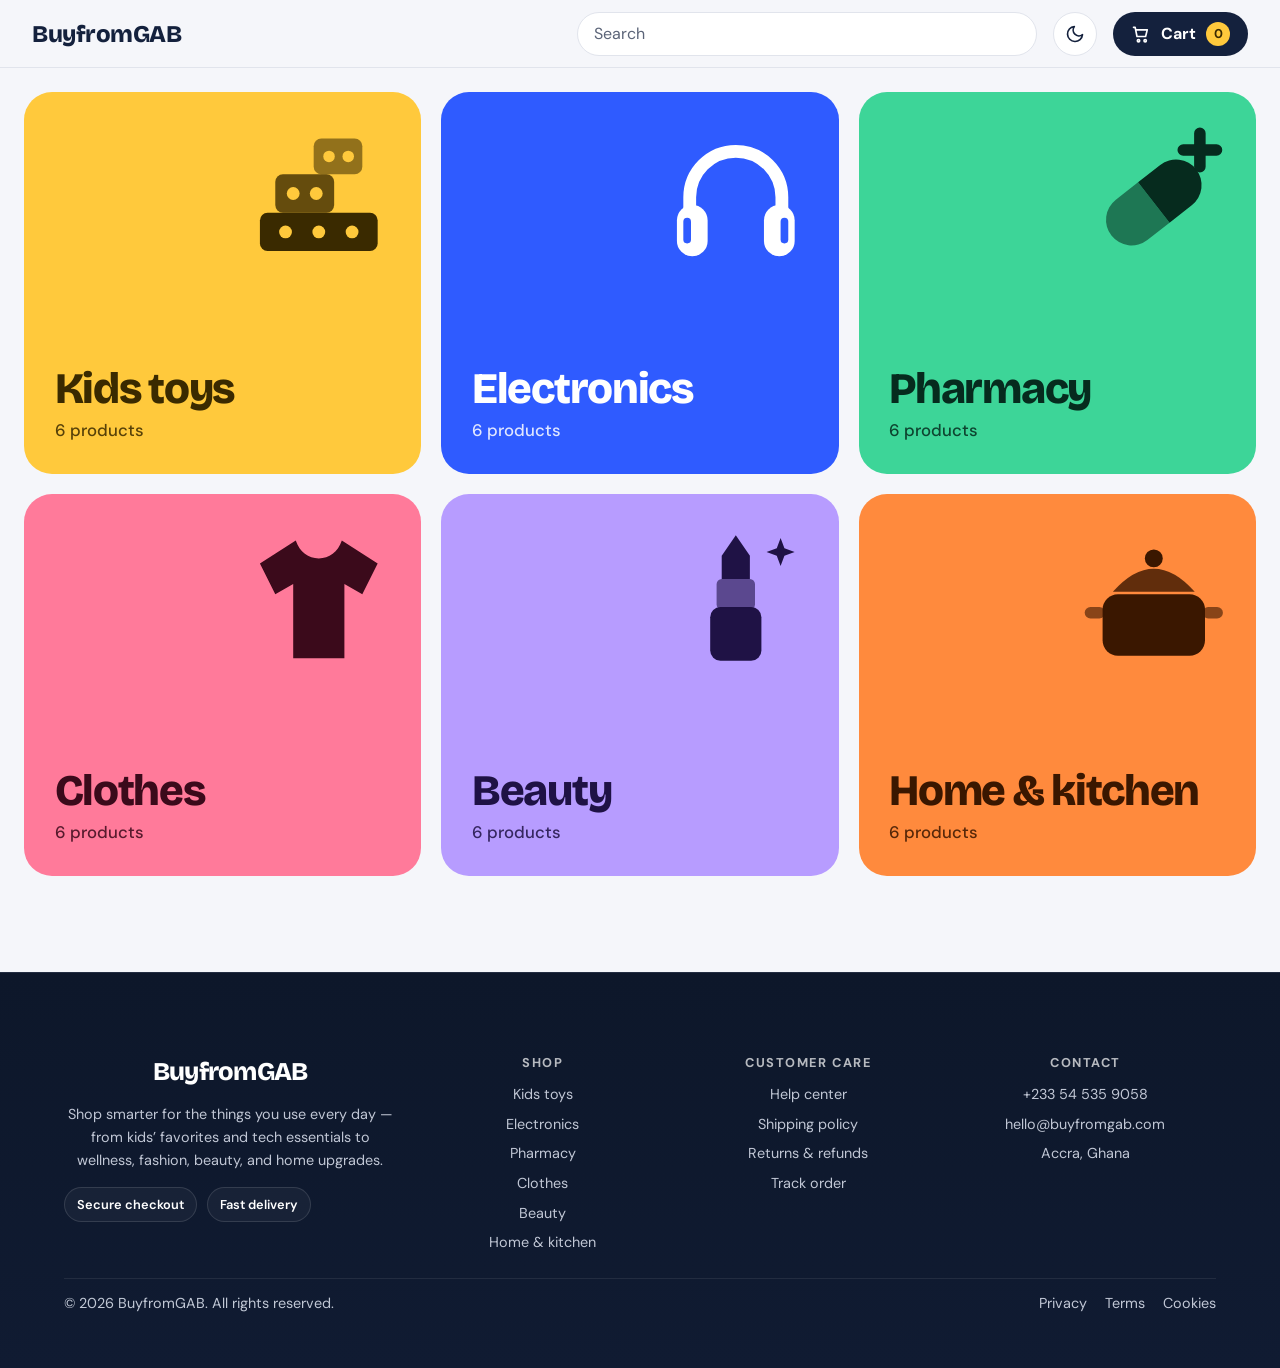
==== index.html @ a7081304 "Add storefront admin and Supabase setup Co-authored-by: Copilot <223556219+Copilot@users.noreply.git" ====
<!DOCTYPE html>
<html lang="en">
<head>
<meta charset="utf-8">
<meta name="viewport" content="width=device-width, initial-scale=1, viewport-fit=cover">
<meta name="description" content="BuyfromGAB: shop kids toys, electronics, pharmacy, clothes, beauty and home and kitchen. Order on WhatsApp.">
<title>BuyfromGAB – Shop by category</title>
<script>try{var t=localStorage.getItem("bazaar-theme");if(t==="light"||t==="dark")document.documentElement.setAttribute("data-theme",t);}catch(e){}</script>
<link rel="preconnect" href="https://fonts.googleapis.com">
<link rel="preconnect" href="https://fonts.gstatic.com" crossorigin>
<link href="https://fonts.googleapis.com/css2?family=Bricolage+Grotesque:wght@600;800&family=DM+Sans:wght@400;500;700&display=swap" rel="stylesheet">
<link rel="stylesheet" href="styles.css">
</head>
<body>

<header class="site-header">
  <a class="brand" href="#/" id="brand">BuyfromGAB</a>
  <div class="header-search">
    <label class="sr-only" for="search">Search products</label>
    <input id="search" type="search" placeholder="Search" autocomplete="off">
  </div>
  <button class="theme-btn" id="theme-toggle" type="button" aria-label="Switch to dark mode" title="Switch theme"></button>
  <button class="cart-btn" id="open-cart" type="button" aria-label="Open cart">
    <svg width="20" height="20" viewBox="0 0 24 24" fill="none" stroke="currentColor" stroke-width="2" stroke-linecap="round" stroke-linejoin="round" aria-hidden="true"><path d="M3 4h2l2.2 11h10.3l2-8H6.2"/><circle cx="9" cy="20" r="1.4"/><circle cx="17" cy="20" r="1.4"/></svg>
    <span class="cart-label">Cart</span>
    <span class="cart-count" id="cart-count">0</span>
  </button>
</header>

<nav class="subnav" id="subnav" aria-label="Product collections" hidden>
  <div class="subnav-inner">
    <div class="brand-menu">
      <button class="sub-btn" id="brands-btn" type="button" aria-haspopup="true" aria-expanded="false" aria-controls="brands-pop">
        <span id="brands-label">Brands</span>
        <svg width="14" height="14" viewBox="0 0 24 24" fill="none" stroke="currentColor" stroke-width="2.6" stroke-linecap="round" stroke-linejoin="round" aria-hidden="true"><path d="M6 9l6 6 6-6"/></svg>
      </button>
      <div class="brands-pop" id="brands-pop" hidden></div>
    </div>
    <button class="sub-btn" type="button" data-coll="deals" aria-pressed="false">New deals</button>
    <button class="sub-btn" type="button" data-coll="top" aria-pressed="false">Top selling</button>
    <button class="sub-btn" type="button" data-coll="best" aria-pressed="false">Best sellers</button>
  </div>
</nav>

<main id="top">
  <!-- Hero: only category boxes -->
  <section class="hero" id="hero" aria-label="Shop by category">
    <h1 class="sr-only">BuyfromGAB: shop by category</h1>
    <div class="category-grid" id="category-grid"></div>
  </section>

  <section class="shop" id="products" aria-labelledby="shop-title" hidden>
    <div class="shop-head">
      <div>
        <a class="back-link" href="#/">
          <svg width="16" height="16" viewBox="0 0 24 24" fill="none" stroke="currentColor" stroke-width="2.4" stroke-linecap="round" stroke-linejoin="round" aria-hidden="true"><path d="M15 18l-6-6 6-6"/></svg>
          Back to categories
        </a>
        <h1 id="shop-title">All products</h1>
      </div>
      <div class="chips" id="chips" role="group" aria-label="Filter by category"></div>
    </div>
    <nav class="subcats" id="subcats" aria-label="Sub-categories"></nav>
    <div class="filters" id="filters" role="group" aria-label="Filter and sort products">
      <label class="field">Sort by
        <select id="sort">
          <option value="featured">Featured</option>
          <option value="low">Price: low to high</option>
          <option value="high">Price: high to low</option>
          <option value="rating">Top rated</option>
          <option value="az">Name: A to Z</option>
        </select>
      </label>
      <label class="field">Brand
        <select id="brand-filter"><option value="">All brands</option></select>
      </label>
      <label class="field">Min price
        <input id="min" type="number" min="0" step="any" inputmode="decimal" placeholder="0">
      </label>
      <label class="field">Max price
        <input id="max" type="number" min="0" step="any" inputmode="decimal" placeholder="Any">
      </label>
      <label class="field">Rating
        <select id="min-rating">
          <option value="0">Any rating</option>
          <option value="4">4 stars and up</option>
          <option value="3">3 stars and up</option>
        </select>
      </label>
      <button class="chip" id="reset-filters" type="button">Reset filters</button>
      <span class="count" id="result-count" aria-live="polite"></span>
    </div>
    <div class="products" id="product-grid"></div>
  </section>

  <section class="shop" id="product" aria-label="Product details" hidden></section>

  <section class="shop" id="favourites-page" aria-label="Favourites" hidden></section>

  <section class="shop" id="checkout-page" aria-label="Checkout" hidden></section>

  <section class="shop" id="thanks-page" aria-label="Order received" hidden></section>

</main>

<footer class="site-footer">
  <div class="footer-shell">
    <div class="footer-grid">
      <div class="footer-brand">
        <a href="#/" class="footer-logo">BuyfromGAB</a>
        <p>Shop smarter for the things you use every day — from kids’ favorites and tech essentials to wellness, fashion, beauty, and home upgrades.</p>
        <div class="footer-badges">
          <span>Secure checkout</span>
          <span>Fast delivery</span>
        </div>
      </div>
      <div class="footer-column">
        <h3>Shop</h3>
        <ul>
          <li><a href="#/c/toys">Kids toys</a></li>
          <li><a href="#/c/tech">Electronics</a></li>
          <li><a href="#/c/pharm">Pharmacy</a></li>
          <li><a href="#/c/cloth">Clothes</a></li>
          <li><a href="#/c/beauty">Beauty</a></li>
          <li><a href="#/c/home">Home &amp; kitchen</a></li>
        </ul>
      </div>
      <div class="footer-column">
        <h3>Customer care</h3>
        <ul>
          <li><a href="help/">Help center</a></li>
          <li><a href="shipping/">Shipping policy</a></li>
          <li><a href="returns/">Returns &amp; refunds</a></li>
          <li><a href="track-order/">Track order</a></li>
        </ul>
      </div>
      <div class="footer-column">
        <h3>Contact</h3>
        <ul>
          <li><a href="https://wa.me/233545359058" target="_blank" rel="noopener">+233 54 535 9058</a></li>
          <li><a href="mailto:hello@buyfromgab.com">hello@buyfromgab.com</a></li>
          <li>Accra, Ghana</li>
        </ul>
      </div>
    </div>
    <div class="footer-bottom">
      <p>© <span id="year"></span> BuyfromGAB. All rights reserved.</p>
      <div class="footer-legal">
        <a href="#/">Privacy</a>
        <a href="#/">Terms</a>
        <a href="#/">Cookies</a>
      </div>
    </div>
  </div>
</footer>

<div class="overlay" id="overlay"></div>
<aside class="drawer" id="drawer" role="dialog" aria-modal="true" aria-labelledby="drawer-title" aria-hidden="true">
  <div class="drawer-head">
    <h2 id="drawer-title">Your cart</h2>
    <button class="icon-btn" id="close-cart" type="button" aria-label="Close cart">✕</button>
  </div>
  <ul class="cart-items" id="cart-items"></ul>
  <div class="drawer-foot">
    <div class="total-row"><span>Total</span><span id="cart-total">$0.00</span></div>
    <button class="checkout" id="checkout" type="button" disabled>Place order</button>
  </div>
</aside>
<div class="toast" id="toast" role="status"></div>

<script src="app.js" defer></script>
</body>
</html>
---- styles.css ----
:root {
    --bg: #F5F6FA;
    --surface: #FFFFFF;
    --ink: #14213D;
    --muted: #5B6478;
    --line: #E1E4EC;
    --on-ink: #FFFFFF;
    --focus: #2F5BFF;
    --danger: #B3261E;
    --star: #F5A623;
    --star-off: #D5D9E4;
    --heart: #E5384F;

    --toys: #FFC93C;      --toys-ink: #3A2A00;
    --tech: #2F5BFF;      --tech-ink: #FFFFFF;
    --pharm: #3DD598;     --pharm-ink: #062B1E;
    --cloth: #FF7A9A;     --cloth-ink: #3B0A1B;
    --beauty: #B79CFF;    --beauty-ink: #1F1245;
    --home: #FF8A3D;      --home-ink: #3A1700;

    --display: "Bricolage Grotesque", "Trebuchet MS", "Segoe UI", sans-serif;
    --body: "DM Sans", "Segoe UI", system-ui, -apple-system, sans-serif;

    color-scheme: light;
    box-sizing: border-box;
    padding-top: env(safe-area-inset-top, 0px);
    padding-bottom: env(safe-area-inset-bottom, 0px);
  }
  @media (prefers-color-scheme: dark) {
    :root:not([data-theme="light"]) {
      --bg: #0F1424; --surface: #181F36; --ink: #EEF0F7; --muted: #9AA3B8;
      --line: #2A3350; --on-ink: #0F1424; --focus: #8FA8FF; --danger: #FF8A80; --star-off: #3A4466; --heart: #FF6B81;
      color-scheme: dark;
    }
  }
  :root[data-theme="dark"] {
    --bg: #0F1424; --surface: #181F36; --ink: #EEF0F7; --muted: #9AA3B8;
    --line: #2A3350; --on-ink: #0F1424; --focus: #8FA8FF; --danger: #FF8A80; --star-off: #3A4466; --heart: #FF6B81;
    color-scheme: dark;
  }

  *, *::before, *::after { box-sizing: border-box; }
  html { scroll-padding-top: calc(env(safe-area-inset-top, 0px) + 76px); }
  body {
    margin: 0; background: var(--bg); color: var(--ink);
    font-family: var(--body); font-size: 1rem; line-height: 1.5;
  }
  img, svg { max-width: 100%; display: block; }
  button, input { font: inherit; color: inherit; }
  button { cursor: pointer; }
  :focus-visible { outline: 3px solid var(--focus); outline-offset: 3px; }
  [hidden] { display: none !important; }
  .sr-only { position: absolute; width: 1px; height: 1px; overflow: hidden; clip: rect(0 0 0 0); white-space: nowrap; }

  /* ---------- Header ---------- */
  .site-header {
    position: sticky; top: env(safe-area-inset-top, 0px); z-index: 20;
    display: flex; align-items: center; gap: 16px;
    height: 68px; padding: 0 clamp(14px, 3vw, 32px);
    background: var(--bg); border-bottom: 1px solid var(--line);
  }
  .brand { font-family: var(--display); font-weight: 800; font-size: 1.5rem; letter-spacing: -0.02em; text-decoration: none; color: var(--ink); }
  .header-search { flex: 1; max-width: 460px; margin-left: auto; position: relative; }
  .header-search input {
    width: 100%; height: 44px; padding: 0 16px; border-radius: 999px;
    border: 1.5px solid var(--line); background: var(--surface);
  }
  .header-search input::placeholder { color: var(--muted); }
  .theme-btn {
    flex: none; width: 44px; height: 44px; border-radius: 50%;
    border: 1.5px solid var(--line); background: var(--surface); color: var(--ink);
    display: grid; place-items: center;
  }
  .theme-btn:hover { border-color: var(--ink); }
  .cart-btn {
    position: relative; height: 44px; padding: 0 18px; border-radius: 999px; border: 0;
    background: var(--ink); color: var(--on-ink); font-weight: 700;
    display: inline-flex; align-items: center; gap: 10px;
  }
  .cart-count {
    min-width: 24px; height: 24px; padding: 0 6px; border-radius: 999px;
    background: var(--toys); color: var(--toys-ink); font-size: .8rem; font-weight: 700;
    display: grid; place-items: center;
  }
  @media (max-width: 560px) {
    .brand { font-size: 1.25rem; }
    .cart-btn .cart-label { display: none; }
    .cart-btn { padding: 0 12px; }
  }

  /* ---------- Hero: category boxes only ---------- */
  .hero {
    padding: clamp(12px, 2vw, 24px);
    min-height: calc(100vh - 68px - env(safe-area-inset-top, 0px));
    min-height: calc(100svh - 68px - env(safe-area-inset-top, 0px));
    display: grid;
  }
  .category-grid {
    display: grid; gap: clamp(10px, 1.6vw, 20px);
    grid-template-columns: repeat(3, minmax(0, 1fr));
    grid-template-rows: repeat(2, minmax(190px, 1fr));
  }
  /* Phones and tablets (any orientation) and narrow windows: 2 boxes per row */
  @media (max-width: 900px), (pointer: coarse) {
    .category-grid {
      grid-template-columns: repeat(2, minmax(0, 1fr));
      grid-template-rows: repeat(3, minmax(150px, 1fr));
    }
  }
  .tile {
    position: relative; overflow: hidden; text-align: left;
    display: flex; flex-direction: column; justify-content: flex-end;
    padding: clamp(14px, 2.4vw, 32px);
    border: 0; border-radius: 28px; text-decoration: none;
    background: var(--tile-bg); color: var(--tile-ink);
    transition: transform .25s cubic-bezier(.2,.8,.2,1);
  }
  .tile:hover { transform: translateY(-4px); }
  .tile:active { transform: translateY(0) scale(.99); }
  .tile .pictogram {
    position: absolute; top: clamp(10px, 2vw, 28px); right: clamp(10px, 2vw, 28px);
    width: clamp(64px, 12vw, 180px); height: auto;
    color: var(--tile-ink); transition: transform .35s cubic-bezier(.2,.8,.2,1);
  }
  .tile:hover .pictogram { transform: rotate(-6deg) scale(1.05); }
  .tile-name {
    font-family: var(--display); font-weight: 800; line-height: .95; letter-spacing: -0.03em;
    font-size: clamp(1.2rem, 3.4vw, 3rem); overflow-wrap: anywhere;
  }
  .tile-meta { margin-top: 8px; font-weight: 500; font-size: clamp(.85rem, 1.4vw, 1.05rem); opacity: .85; }
  .tile[data-cat="toys"]  { --tile-bg: var(--toys);  --tile-ink: var(--toys-ink); }
  .tile[data-cat="tech"]  { --tile-bg: var(--tech);  --tile-ink: var(--tech-ink); }
  .tile[data-cat="pharm"] { --tile-bg: var(--pharm); --tile-ink: var(--pharm-ink); }
  .tile[data-cat="cloth"] { --tile-bg: var(--cloth); --tile-ink: var(--cloth-ink); }
  .tile[data-cat="beauty"] { --tile-bg: var(--beauty); --tile-ink: var(--beauty-ink); }
  .tile[data-cat="home"]  { --tile-bg: var(--home);  --tile-ink: var(--home-ink); }

  /* ---------- Products ---------- */
  .shop { padding: clamp(24px, 5vw, 64px) clamp(14px, 3vw, 32px) 80px; max-width: 1280px; margin: 0 auto; }
  .shop-head { display: flex; flex-direction: column; align-items: flex-start; gap: 14px; margin-bottom: 14px; }
  .back-link { display: inline-flex; align-items: center; gap: 6px; margin-bottom: 10px; color: var(--muted); font-weight: 500; text-decoration: none; }
  .back-link:hover { color: var(--ink); }
  .shop-head h1, .shop-head h2 { font-family: var(--display); font-weight: 800; letter-spacing: -0.02em; font-size: clamp(1.75rem, 4vw, 2.5rem); margin: 0; line-height: 1.05; }
  .chips { display: flex; flex-wrap: wrap; gap: 8px; }
  .chip {
    height: 40px; padding: 0 16px; border-radius: 999px; font-weight: 500;
    background: var(--surface); border: 1.5px solid var(--line);
  }
  .chip[aria-pressed="true"] { background: var(--ink); color: var(--on-ink); border-color: var(--ink); }

  .products { display: grid; gap: clamp(12px, 2vw, 22px); grid-template-columns: repeat(auto-fill, minmax(min(100%, 210px), 1fr)); }
  .card { background: var(--surface); border: 1px solid var(--line); border-radius: 20px; overflow: hidden; display: flex; flex-direction: column; }
  .thumb { aspect-ratio: 1 / 1; display: grid; place-items: center; font-size: clamp(3rem, 8vw, 4.5rem); background: var(--thumb-bg, #DDE2F3); }
  .thumb img { width: 100%; height: 100%; object-fit: cover; }
  .card[data-cat="toys"]  { --thumb-bg: color-mix(in srgb, var(--toys) 45%, var(--surface)); }
  .card[data-cat="tech"]  { --thumb-bg: color-mix(in srgb, var(--tech) 25%, var(--surface)); }
  .card[data-cat="pharm"] { --thumb-bg: color-mix(in srgb, var(--pharm) 40%, var(--surface)); }
  .card[data-cat="cloth"] { --thumb-bg: color-mix(in srgb, var(--cloth) 40%, var(--surface)); }
  .card[data-cat="beauty"] { --thumb-bg: color-mix(in srgb, var(--beauty) 40%, var(--surface)); }
  .card[data-cat="home"]  { --thumb-bg: color-mix(in srgb, var(--home) 40%, var(--surface)); }
  .card-body { padding: 14px 16px 16px; display: flex; flex-direction: column; gap: 4px; flex: 1; }
  .card-cat { color: var(--muted); font-size: .85rem; }
  .card-name { font-weight: 700; line-height: 1.25; }
  .card-foot { margin-top: auto; padding-top: 12px; display: flex; align-items: center; justify-content: space-between; gap: 8px; }
  .price { font-family: var(--display); font-weight: 800; font-size: 1.2rem; }
  .add-btn { height: 40px; padding: 0 16px; border-radius: 999px; border: 0; font-weight: 700; background: var(--ink); color: var(--on-ink); }
  .add-btn:active { transform: scale(.96); }
  .empty { grid-column: 1 / -1; padding: 48px 16px; text-align: center; color: var(--muted); }


  /* ---------- Clickable cards ---------- */
  .card { position: relative; }
  .card-link { color: inherit; text-decoration: none; }
  .card-link::after { content: ""; position: absolute; inset: 0; z-index: 1; }
  .card:hover .card-link { text-decoration: underline; }
  .card:has(.card-link:focus-visible) { outline: 3px solid var(--focus); outline-offset: 3px; }
  .card-link:focus-visible { outline: none; }
  .add-btn { position: relative; z-index: 2; }

  /* ---------- Filters ---------- */
  .filters {
    display: flex; flex-wrap: wrap; align-items: end; gap: 12px;
    margin: 0 0 24px; padding: 14px; background: var(--surface);
    border: 1px solid var(--line); border-radius: 16px;
  }
  .field { display: grid; gap: 4px; font-size: .85rem; color: var(--muted); }
  .field select, .field input {
    height: 40px; padding: 0 12px; border-radius: 10px; min-width: 0;
    border: 1.5px solid var(--line); background: var(--bg); color: var(--ink);
  }
  .filters .field input { width: 110px; }
  .count { margin-left: auto; align-self: center; color: var(--muted); }
  @media (max-width: 560px) {
    .filters .field { flex: 1 1 40%; }
    .filters .field input { width: 100%; }
    .count { margin-left: 0; flex-basis: 100%; }
  }

  /* ---------- Product page ---------- */
  .pd { display: grid; grid-template-columns: repeat(2, minmax(0, 1fr)); gap: clamp(20px, 4vw, 56px); align-items: start; margin-bottom: 64px; }
  @media (max-width: 720px) { .pd { grid-template-columns: minmax(0, 1fr); } }
  .pd-thumb { aspect-ratio: 1 / 1; border-radius: 28px; display: grid; place-items: center; overflow: hidden; font-size: clamp(6rem, 22vw, 11rem); background: var(--thumb-bg, #DDE2F3); }
  .pd-thumb img { width: 100%; height: 100%; object-fit: cover; }
  .pd h1 { font-family: var(--display); font-weight: 800; letter-spacing: -0.02em; line-height: 1.05; font-size: clamp(1.9rem, 4.5vw, 3rem); margin: 6px 0 12px; }
  .pd-price { font-family: var(--display); font-weight: 800; font-size: 1.9rem; margin: 0 0 16px; }
  .pd-desc { max-width: 60ch; line-height: 1.65; margin: 0; }
  .pd-buy { display: flex; align-items: center; flex-wrap: wrap; gap: 16px; margin-top: 28px; }
  .pd-buy .qty button { width: 40px; height: 40px; }
  .pd-buy .qty span { min-width: 30px; font-size: 1.1rem; }
  .add-btn.big { height: 52px; padding: 0 30px; font-size: 1rem; }
  .related-title { font-family: var(--display); font-weight: 800; letter-spacing: -0.02em; font-size: 1.6rem; margin: 0 0 18px; }
  .pd[data-cat="toys"] { --thumb-bg: color-mix(in srgb, var(--toys) 45%, var(--surface)); }
  .pd[data-cat="tech"] { --thumb-bg: color-mix(in srgb, var(--tech) 25%, var(--surface)); }
  .pd[data-cat="pharm"] { --thumb-bg: color-mix(in srgb, var(--pharm) 40%, var(--surface)); }
  .pd[data-cat="cloth"] { --thumb-bg: color-mix(in srgb, var(--cloth) 40%, var(--surface)); }
  .pd[data-cat="beauty"] { --thumb-bg: color-mix(in srgb, var(--beauty) 40%, var(--surface)); }
  .pd[data-cat="home"] { --thumb-bg: color-mix(in srgb, var(--home) 40%, var(--surface)); }

  /* ---------- Checkout ---------- */
  .page-title { font-family: var(--display); font-weight: 800; letter-spacing: -0.02em; line-height: 1.05; font-size: clamp(1.9rem, 4vw, 2.5rem); margin: 0 0 24px; }
  .co { display: grid; grid-template-columns: minmax(0, 3fr) minmax(0, 2fr); gap: clamp(16px, 3vw, 40px); align-items: start; }
  @media (max-width: 820px) { .co { grid-template-columns: minmax(0, 1fr); } .co-summary { order: -1; position: static; } }
  .co-card { border: 1px solid var(--line); background: var(--surface); border-radius: 20px; padding: 20px; margin: 0 0 16px; min-width: 0; display: grid; grid-template-columns: repeat(2, minmax(0, 1fr)); gap: 14px; }
  .co-card legend { font-family: var(--display); font-weight: 800; font-size: 1.15rem; padding: 0 8px; }
  .co-card .wide { grid-column: 1 / -1; }
  @media (max-width: 560px) { .co-card { grid-template-columns: minmax(0, 1fr); } }
  .co-card .field input, .co-card .field textarea { width: 100%; }
  .field textarea { padding: 10px 12px; border-radius: 10px; border: 1.5px solid var(--line); background: var(--bg); color: var(--ink); resize: vertical; min-width: 0; }
  .pay-opt { grid-column: 1 / -1; display: flex; align-items: center; gap: 12px; padding: 14px; border: 1.5px solid var(--line); border-radius: 14px; cursor: pointer; }
  .pay-opt:has(input:checked) { border-color: var(--ink); background: var(--bg); }
  .pay-opt input { width: 20px; height: 20px; accent-color: var(--ink); flex: none; }
  .pay-opt small { display: block; color: var(--muted); }
  .pay-opt.disabled { opacity: .6; cursor: not-allowed; }
  .pay-opt .soon { margin-left: auto; flex: none; font-size: .8rem; font-weight: 500; color: var(--muted); border: 1px solid var(--line); border-radius: 999px; padding: 2px 10px; }
  .add-btn.wa { background: #25D366; color: #06301A; height: 48px; padding: 0 26px; }
  .site-footer a { color: inherit; }
  .co-summary { background: var(--surface); border: 1px solid var(--line); border-radius: 20px; padding: 20px; position: sticky; top: calc(env(safe-area-inset-top, 0px) + 88px); }
  .co-summary h3 { margin: 0 0 8px; font-family: var(--display); font-size: 1.15rem; }
  .sum-row { display: flex; justify-content: space-between; gap: 12px; padding: 10px 0; border-bottom: 1px solid var(--line); }
  .sum-row span:first-child { min-width: 0; overflow-wrap: anywhere; }
  .sum-total { border-bottom: 0; padding-bottom: 0; font-weight: 700; font-size: 1.2rem; }
  .co-error { color: var(--danger); font-weight: 500; margin: 0 0 12px; }
  .co-form .checkout { width: 100%; }
  .thanks { max-width: 560px; margin: 0 auto; text-align: center; padding: 40px 0; }
  .thanks p { color: var(--muted); }
  .thanks .ref { display: inline-block; margin: 8px 0 20px; padding: 8px 16px; border: 1.5px solid var(--line); border-radius: 999px; background: var(--surface); color: var(--ink); font-weight: 700; }
  .thanks .add-btn { display: inline-flex; align-items: center; text-decoration: none; }

  /* ---------- Customer care ---------- */
  .support-page { max-width: 900px; margin: 0 auto; }
  .support-kicker { margin: 0 0 8px; color: var(--muted); font-size: .8rem; font-weight: 700; letter-spacing: .12em; text-transform: uppercase; }
  .support-page .page-title { margin-bottom: 12px; }
  .support-intro { max-width: 680px; margin: 0 0 36px; color: var(--muted); font-size: 1.1rem; }
  .support-section-title { margin: 0 0 18px; font-family: var(--display); font-size: clamp(1.35rem, 3vw, 1.8rem); }
  .support-grid { display: grid; grid-template-columns: repeat(2, minmax(0, 1fr)); gap: 16px; }
  .support-card, .support-copy { padding: clamp(18px, 3vw, 26px); border: 1px solid var(--line); border-radius: 18px; background: var(--surface); }
  .support-card h2, .support-copy h2 { margin: 0 0 8px; font-size: 1.08rem; }
  .support-card p, .support-copy p { margin: 0 0 16px; color: var(--muted); }
  .support-card p:last-child, .support-copy p:last-child { margin-bottom: 0; }
  .support-card a, .support-copy a { color: var(--focus); font-weight: 700; }
  .track-form { display: flex; flex-wrap: wrap; align-items: end; gap: 12px; margin: 22px 0 16px; }
  .track-form .field { flex: 1 1 240px; }
  .track-form input { width: 100%; }
  .track-form .add-btn { flex: none; }
  @media (max-width: 560px) { .support-grid { grid-template-columns: 1fr; } .track-form .add-btn { width: 100%; } }

  /* Phones and tablets (any orientation) and narrow windows: 2 products per row */
  @media (max-width: 900px), (pointer: coarse) {
    .products { grid-template-columns: repeat(2, minmax(0, 1fr)); }
    .card { border-radius: 16px; }
    .card-body { padding: 12px; }
    .card-name { font-size: .95rem; }
    .card-foot { flex-wrap: wrap; gap: 8px; }
    .price { font-size: 1.05rem; }
    .add-btn { height: 38px; padding: 0 16px; }
  }

  /* ---------- Ratings & reviews ---------- */
  .stars {
    display: inline-block; font-size: 1.05rem; line-height: 1; letter-spacing: 1px; white-space: nowrap;
    background: linear-gradient(90deg, var(--star) calc(var(--r, 0) / 5 * 100%), var(--star-off) 0);
    -webkit-background-clip: text; background-clip: text;
    -webkit-text-fill-color: transparent; color: transparent;
  }
  .stars::before { content: "★★★★★"; }
  .rating-line { display: flex; align-items: center; gap: 6px; min-height: 22px; font-size: .85rem; color: var(--muted); }
  .rating-line strong { color: var(--ink); }
  .rating-link { display: inline-flex; background: none; border: 0; padding: 0; margin: 0 0 12px; font: inherit; color: var(--muted); cursor: pointer; }
  .rating-link:hover .rating-line { text-decoration: underline; }
  .rating-link .stars { font-size: 1.25rem; }
  .rating-link .rating-line { font-size: 1rem; }
  .reviews { margin-bottom: 56px; scroll-margin-top: calc(env(safe-area-inset-top, 0px) + 84px); }
  .rev-layout { display: grid; grid-template-columns: minmax(0, 1fr) minmax(0, 2fr); gap: clamp(20px, 4vw, 48px); align-items: start; margin-bottom: 24px; }
  @media (max-width: 720px) { .rev-layout { grid-template-columns: minmax(0, 1fr); } }
  .rev-summary { background: var(--surface); border: 1px solid var(--line); border-radius: 20px; padding: 20px; }
  .rev-avg { font-family: var(--display); font-weight: 800; font-size: 3rem; line-height: 1; }
  .rev-summary .stars { font-size: 1.3rem; margin-top: 8px; }
  .rev-count { color: var(--muted); margin: 4px 0 14px; }
  .bar-row { display: grid; grid-template-columns: 34px minmax(0, 1fr) 28px; align-items: center; gap: 8px; padding: 3px 0; font-size: .85rem; color: var(--muted); }
  .bar { height: 8px; border-radius: 99px; background: var(--line); overflow: hidden; }
  .bar > span { display: block; height: 100%; background: var(--star); }
  .rev-list { display: grid; gap: 12px; margin: 0; padding: 0; list-style: none; }
  .rev { background: var(--surface); border: 1px solid var(--line); border-radius: 16px; padding: 16px; }
  .rev-head { display: flex; flex-wrap: wrap; align-items: center; gap: 6px 12px; margin-bottom: 6px; }
  .rev-name { font-weight: 700; }
  .rev-date { color: var(--muted); font-size: .85rem; }
  .rev p { margin: 0; line-height: 1.55; overflow-wrap: anywhere; }
  .badge { font-size: .75rem; font-weight: 700; border: 1px solid var(--line); border-radius: 999px; padding: 1px 8px; color: var(--muted); }
  .rev-empty { color: var(--muted); margin: 0; padding: 8px 0; }
  .star-label { display: block; margin-bottom: 4px; font-size: .85rem; color: var(--muted); }
  .star-input { position: relative; display: inline-flex; flex-direction: row-reverse; gap: 2px; }
  .star-input input { position: absolute; opacity: 0; width: 1px; height: 1px; }
  .star-input label { font-size: 2.2rem; line-height: 1; padding: 0 2px; cursor: pointer; color: var(--star-off); }
  .star-input input:checked ~ label, .star-input label:hover, .star-input label:hover ~ label { color: var(--star); }
  .star-input input:focus-visible + label { outline: 3px solid var(--focus); outline-offset: 2px; border-radius: 6px; }
  .note { margin: 0; font-size: .85rem; color: var(--muted); }
  .co-card .add-btn.wide { justify-self: start; }

  /* ---------- Favourites ---------- */
  .fav-btn {
    width: 40px; height: 40px; padding: 0; border-radius: 50%;
    border: 1.5px solid var(--line); background: var(--surface); color: var(--ink);
    display: grid; place-items: center;
  }
  .fav-btn svg { width: 20px; height: 20px; fill: none; stroke: currentColor; stroke-width: 2; stroke-linejoin: round; }
  .fav-btn[aria-pressed="true"] { color: var(--heart); border-color: var(--heart); }
  .fav-btn[aria-pressed="true"] svg { fill: currentColor; }
  .card .fav-btn { position: absolute; top: 10px; right: 10px; z-index: 2; }
  .fav-btn.big { width: auto; height: 52px; padding: 0 22px; border-radius: 999px; display: inline-flex; align-items: center; gap: 8px; font-weight: 700; }
  @media (prefers-reduced-motion: no-preference) {
    .fav-btn[aria-pressed="true"] svg { animation: heart-pop .3s cubic-bezier(.2,.8,.2,1); }
  }
  @keyframes heart-pop { 0% { transform: scale(.7); } 60% { transform: scale(1.25); } 100% { transform: scale(1); } }
  @media (max-width: 560px) { .site-header { gap: 8px; } }
  @media (max-width: 400px) { .brand { font-size: 1.1rem; } }

  /* ---------- Collections menu (shown on category pages) ---------- */
  .subnav { border-bottom: 1px solid var(--line); background: var(--bg); padding: 0 clamp(14px, 3vw, 32px); }
  .subnav-inner { max-width: 1280px; margin: 0 auto; display: flex; flex-wrap: wrap; align-items: center; gap: 6px 8px; padding: 10px 0; }
  .sub-btn { height: 40px; padding: 0 16px; border-radius: 999px; border: 1.5px solid transparent; background: transparent; font-weight: 700; display: inline-flex; align-items: center; gap: 6px; }
  .sub-btn:hover { background: var(--surface); }
  .sub-btn[aria-pressed="true"], .sub-btn.active { background: var(--ink); color: var(--on-ink); }
  .sub-btn svg { transition: transform .2s; }
  .sub-btn[aria-expanded="true"] svg { transform: rotate(180deg); }
  .brand-menu { position: relative; }
  .brands-pop {
    position: absolute; top: calc(100% + 6px); left: 0; z-index: 25;
    min-width: 230px; max-width: calc(100vw - 28px); max-height: 60vh; overflow: auto;
    background: var(--surface); border: 1px solid var(--line); border-radius: 16px; padding: 8px;
    box-shadow: 0 12px 32px rgba(0, 0, 0, .18);
  }
  .brand-opt { display: flex; justify-content: space-between; gap: 16px; width: 100%; padding: 10px 12px; border: 0; border-radius: 10px; background: transparent; text-align: left; }
  .brand-opt:hover { background: var(--bg); }
  .brand-opt[aria-pressed="true"] { background: var(--bg); font-weight: 700; }
  .brand-opt .n { color: var(--muted); font-weight: 400; }

  /* ---------- Deal and best seller badges ---------- */
  .badges { position: absolute; top: 10px; left: 10px; z-index: 2; display: flex; flex-direction: column; align-items: flex-start; gap: 6px; pointer-events: none; }
  .badge-deal, .badge-best { font-size: .75rem; font-weight: 700; line-height: 1; padding: 5px 9px; border-radius: 999px; }
  .badge-deal { background: #C81E3A; color: #fff; }
  .badge-best { background: var(--toys); color: var(--toys-ink); }
  .price-wrap { display: flex; flex-direction: column; line-height: 1.15; }
  .was { color: var(--muted); font-size: .8rem; font-weight: 400; }
  .sold { font-size: .8rem; color: var(--muted); }
  .card-cat { overflow: hidden; text-overflow: ellipsis; white-space: nowrap; }
  .pd-price .was { font-size: 1.1rem; margin-left: 8px; }
  .pd-price .badge-deal { margin-left: 8px; vertical-align: middle; }

  /* ---------- Sub-categories ---------- */
  .subcats { display: flex; flex-wrap: wrap; gap: 4px 22px; margin: 0 0 22px; }
  .subcats:empty { display: none; }
  a.chip { display: inline-flex; align-items: center; gap: 6px; text-decoration: none; color: inherit; }
  .chip[aria-current="true"] { background: var(--ink); color: var(--on-ink); border-color: var(--ink); }
  /* plain underlined text links, not buttons */
  .subcats .chip, .subcats .chip:hover, .subcats .chip[aria-current="true"] {
    height: auto; padding: 8px 0; border: 0; border-radius: 0; background: transparent; color: var(--ink);
    font-size: 1rem; font-weight: 400;
  }
  .subcats .chip { text-decoration: underline; text-decoration-thickness: 1px; text-underline-offset: 6px; }
  .subcats .chip:hover { text-decoration-thickness: 2px; }
  .subcats .chip[aria-current="true"] { font-weight: 700; text-decoration-thickness: 3px; }
  .subcats a.chip { display: inline-block; }
  .subcats .chip .n { display: inline-block; margin-left: 5px; text-decoration: none; font-weight: 400; }
  .chip .n { opacity: .65; font-size: .82rem; }

  /* ---------- Buy on WhatsApp button ---------- */
  a.add-btn { display: inline-flex; align-items: center; justify-content: center; gap: 8px; text-decoration: none; }
  .add-btn.big.wa { height: 52px; padding: 0 26px; font-size: 1rem; }

  /* Older browsers without color-mix(): use a plain tint for product pictures */
  @supports not (background: color-mix(in srgb, red 50%, blue)) {
    .card[data-cat], .pd[data-cat] { --thumb-bg: #DDE2F3; }
  }

  /* ---------- Cart drawer ---------- */
  .overlay { position: fixed; inset: 0; z-index: 30; background: rgba(8, 12, 24, .5); opacity: 0; pointer-events: none; transition: opacity .2s; }
  .overlay.open { opacity: 1; pointer-events: auto; }
  .drawer {
    position: fixed; top: 0; bottom: 0; right: 0; z-index: 40; width: min(420px, 100%);
    padding-top: env(safe-area-inset-top, 0px); padding-bottom: env(safe-area-inset-bottom, 0px);
    background: var(--surface); border-left: 1px solid var(--line);
    display: flex; flex-direction: column;
    transform: translateX(100%); visibility: hidden;
    transition: transform .28s cubic-bezier(.2,.8,.2,1), visibility 0s .28s;
  }
  .drawer.open { transform: none; visibility: visible; transition: transform .28s cubic-bezier(.2,.8,.2,1); }
  .drawer-head { display: flex; align-items: center; justify-content: space-between; padding: 18px 20px; border-bottom: 1px solid var(--line); }
  .drawer-head h2 { margin: 0; font-family: var(--display); font-size: 1.4rem; letter-spacing: -0.02em; }
  .icon-btn { width: 40px; height: 40px; border-radius: 50%; border: 1.5px solid var(--line); background: transparent; font-size: 1.1rem; }
  .cart-items { flex: 1; overflow-y: auto; padding: 8px 20px; margin: 0; list-style: none; }
  .cart-row { display: grid; grid-template-columns: 52px 1fr auto; gap: 12px; align-items: center; padding: 14px 0; border-bottom: 1px solid var(--line); }
  .cart-row .mini { width: 52px; height: 52px; border-radius: 12px; display: grid; place-items: center; font-size: 1.7rem; background: var(--bg); }
  .cart-row .nm { font-weight: 500; line-height: 1.25; }
  .cart-row .pr { color: var(--muted); font-size: .9rem; }
  .qty { display: inline-flex; align-items: center; gap: 4px; }
  .qty button { width: 32px; height: 32px; border-radius: 50%; border: 1.5px solid var(--line); background: transparent; font-weight: 700; }
  .qty span { min-width: 22px; text-align: center; font-weight: 700; }
  .cart-empty { padding: 40px 0; text-align: center; color: var(--muted); }
  .drawer-foot { padding: 18px 20px 22px; border-top: 1px solid var(--line); display: grid; gap: 12px; }
  .total-row { display: flex; justify-content: space-between; font-weight: 700; font-size: 1.15rem; }
  .checkout { height: 50px; border: 0; border-radius: 999px; font-weight: 700; background: var(--ink); color: var(--on-ink); }
  .checkout:disabled { opacity: .4; cursor: not-allowed; }

  .toast {
    position: fixed; left: 50%; bottom: calc(24px + env(safe-area-inset-bottom, 0px)); z-index: 50;
    transform: translate(-50%, 24px); opacity: 0; pointer-events: none;
    background: var(--ink); color: var(--on-ink); padding: 12px 20px; border-radius: 999px; font-weight: 500;
    transition: opacity .2s, transform .2s; width: max-content; max-width: calc(100% - 32px); text-align: center;
  }
  .toast.show { opacity: 1; transform: translate(-50%, 0); }

  .site-footer { padding: 32px clamp(14px, 3vw, 32px); text-align: center; color: var(--muted); border-top: 1px solid var(--line); font-size: .9rem; }

  @media (prefers-reduced-motion: reduce) {
    * { transition-duration: .01ms !important; scroll-behavior: auto !important; }
    .tile:hover, .tile:hover .pictogram { transform: none; }
  }


.site-footer { background: linear-gradient(180deg, #0d172a 0%, #101b32 100%); color: var(--on-ink, #eef3ff); border-top: 1px solid rgba(255,255,255,0.08); margin-top: 72px; }
.footer-shell { max-width: 1280px; margin: 0 auto; padding: 48px clamp(14px, 3vw, 32px) 22px; }
.footer-grid { display: grid; grid-template-columns: 1.4fr 1fr 1fr 1.1fr; gap: 28px; align-items: start; }
.footer-logo { display: inline-block; margin-bottom: 12px; font-family: var(--display); font-size: clamp(1.5rem, 2vw, 2rem); font-weight: 800; color: #fff; text-decoration: none; letter-spacing: -0.03em; }
.footer-brand p, .footer-column li, .footer-column a, .footer-legal a { color: rgba(238,243,255,0.8); }
.footer-brand p { margin: 0 0 14px; max-width: 400px; line-height: 1.6; }
.footer-badges { display: flex; flex-wrap: wrap; gap: 10px; }
.footer-badges span { border: 1px solid rgba(255,255,255,0.12); background: rgba(255,255,255,0.04); color: #fff; border-radius: 999px; padding: 7px 12px; font-size: 0.8rem; font-weight: 600; }
.footer-column h3 { margin: 0 0 12px; font-size: 0.8rem; letter-spacing: 0.12em; text-transform: uppercase; color: rgba(255,255,255,0.7); font-weight: 700; }
.footer-column ul { list-style: none; padding: 0; margin: 0; display: grid; gap: 8px; }
.footer-column a, .footer-legal a { text-decoration: none; }
.footer-column a:hover, .footer-legal a:hover { color: #fff; }
.footer-bottom { margin-top: 24px; padding-top: 14px; border-top: 1px solid rgba(255,255,255,0.08); display: flex; flex-wrap: wrap; justify-content: space-between; align-items: center; gap: 12px; color: rgba(237,244,255,0.8); }
.footer-bottom p { margin: 0; }
.footer-legal { display: flex; flex-wrap: wrap; gap: 18px; }
@media (max-width: 900px) { .footer-grid { grid-template-columns: repeat(2, minmax(0, 1fr)); } }
@media (max-width: 560px) { .footer-grid { grid-template-columns: repeat(2, minmax(0, 1fr)); gap: 24px 16px; } .footer-brand { grid-column: 1 / -1; } .footer-bottom { flex-direction: column; align-items: flex-start; } }
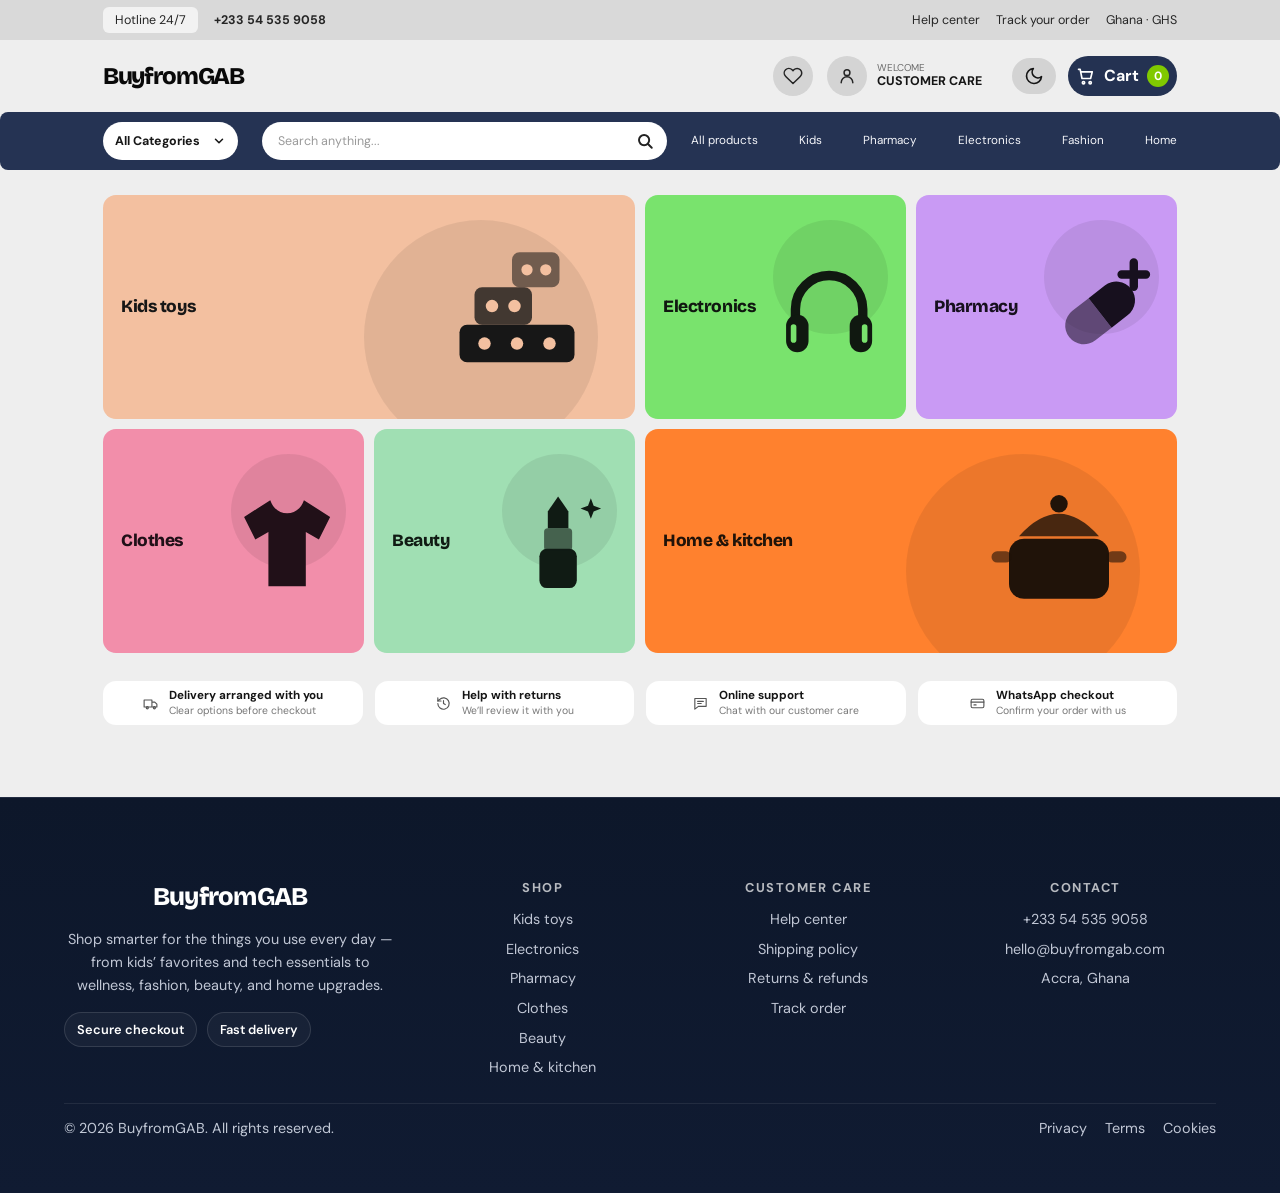
==== commit 6bc9be9e: "Redesign storefront homepage Co-authored-by: Copilot <223556219+Copilot@users.noreply.github.com>" ====
--- a/index.html
+++ b/index.html
@@ -13,19 +13,64 @@
 </head>
 <body>
 
-<header class="site-header">
+<div class="utility-bar">
+  <div class="utility-inner">
+    <a class="hotline" href="tel:+233545359058"><span>Hotline 24/7</span><strong>+233 54 535 9058</strong></a>
+    <div class="utility-links">
+      <a href="help/">Help center</a>
+      <a href="track-order/">Track your order</a>
+      <span>Ghana · GHS</span>
+    </div>
+  </div>
+</div>
+
+<header class="site-header storefront-header">
   <a class="brand" href="#/" id="brand">BuyfromGAB</a>
-  <div class="header-search">
-    <label class="sr-only" for="search">Search products</label>
-    <input id="search" type="search" placeholder="Search" autocomplete="off">
-  </div>
-  <button class="theme-btn" id="theme-toggle" type="button" aria-label="Switch to dark mode" title="Switch theme"></button>
-  <button class="cart-btn" id="open-cart" type="button" aria-label="Open cart">
-    <svg width="20" height="20" viewBox="0 0 24 24" fill="none" stroke="currentColor" stroke-width="2" stroke-linecap="round" stroke-linejoin="round" aria-hidden="true"><path d="M3 4h2l2.2 11h10.3l2-8H6.2"/><circle cx="9" cy="20" r="1.4"/><circle cx="17" cy="20" r="1.4"/></svg>
-    <span class="cart-label">Cart</span>
-    <span class="cart-count" id="cart-count">0</span>
-  </button>
+  <div class="header-actions">
+    <a class="header-icon" href="#/favourites" aria-label="View favourites">
+      <svg width="20" height="20" viewBox="0 0 24 24" fill="none" stroke="currentColor" stroke-width="1.8" stroke-linecap="round" stroke-linejoin="round" aria-hidden="true"><path d="M20.8 4.6a5.5 5.5 0 0 0-7.8 0L12 5.7l-1.1-1.1a5.5 5.5 0 0 0-7.8 7.8l1.1 1.1L12 21l7.8-7.5 1.1-1.1a5.5 5.5 0 0 0-.1-7.8Z"/></svg>
+    </a>
+    <a class="account-link" href="help/">
+      <span class="header-icon" aria-hidden="true"><svg width="20" height="20" viewBox="0 0 24 24" fill="none" stroke="currentColor" stroke-width="1.8" stroke-linecap="round" stroke-linejoin="round"><circle cx="12" cy="8" r="3.5"/><path d="M5 20a7 7 0 0 1 14 0"/></svg></span>
+      <span><small>WELCOME</small><strong>CUSTOMER CARE</strong></span>
+    </a>
+    <button class="theme-btn" id="theme-toggle" type="button" aria-label="Switch to dark mode" title="Switch theme"></button>
+    <button class="cart-btn" id="open-cart" type="button" aria-label="Open cart">
+      <svg width="20" height="20" viewBox="0 0 24 24" fill="none" stroke="currentColor" stroke-width="2" stroke-linecap="round" stroke-linejoin="round" aria-hidden="true"><path d="M3 4h2l2.2 11h10.3l2-8H6.2"/><circle cx="9" cy="20" r="1.4"/><circle cx="17" cy="20" r="1.4"/></svg>
+      <span class="cart-label">Cart</span>
+      <span class="cart-count" id="cart-count">0</span>
+    </button>
+  </div>
 </header>
+
+<nav class="main-nav" aria-label="Shop navigation">
+  <div class="nav-inner">
+    <details class="category-menu">
+      <summary>All Categories<svg width="14" height="14" viewBox="0 0 24 24" fill="none" stroke="currentColor" stroke-width="2.6" stroke-linecap="round" stroke-linejoin="round" aria-hidden="true"><path d="m6 9 6 6 6-6"/></svg></summary>
+      <div class="category-pop">
+        <a href="#/c/toys">Kids toys</a>
+        <a href="#/c/tech">Electronics</a>
+        <a href="#/c/pharm">Pharmacy</a>
+        <a href="#/c/cloth">Clothes</a>
+        <a href="#/c/beauty">Beauty</a>
+        <a href="#/c/home">Home &amp; kitchen</a>
+      </div>
+    </details>
+    <div class="header-search">
+      <label class="sr-only" for="search">Search products</label>
+      <input id="search" type="search" placeholder="Search anything..." autocomplete="off">
+      <svg class="search-icon" width="18" height="18" viewBox="0 0 24 24" fill="none" stroke="currentColor" stroke-width="2.6" stroke-linecap="round" aria-hidden="true"><circle cx="10.8" cy="10.8" r="6.8"/><path d="m16 16 5 5"/></svg>
+    </div>
+    <div class="nav-links">
+      <a href="#/all">All products</a>
+      <a href="#/c/toys">Kids</a>
+      <a href="#/c/pharm">Pharmacy</a>
+      <a href="#/c/tech">Electronics</a>
+      <a href="#/c/cloth">Fashion</a>
+      <a href="#/c/home">Home</a>
+    </div>
+  </div>
+</nav>
 
 <nav class="subnav" id="subnav" aria-label="Product collections" hidden>
   <div class="subnav-inner">
@@ -47,6 +92,24 @@
   <section class="hero" id="hero" aria-label="Shop by category">
     <h1 class="sr-only">BuyfromGAB: shop by category</h1>
     <div class="category-grid" id="category-grid"></div>
+    <div class="service-benefits" aria-label="Customer benefits">
+      <div class="benefit">
+        <svg viewBox="0 0 24 24" aria-hidden="true"><path d="M3 7h11v10H3zM14 10h4l3 3v4h-7z"/><circle cx="7.5" cy="18" r="1.5"/><circle cx="17.5" cy="18" r="1.5"/></svg>
+        <span><strong>Delivery arranged with you</strong><small>Clear options before checkout</small></span>
+      </div>
+      <div class="benefit">
+        <svg viewBox="0 0 24 24" aria-hidden="true"><path d="M4 12a8 8 0 1 0 2.3-5.6L4 8.5"/><path d="M4 4v4.5h4.5M12 8v4l2.5 1.5"/></svg>
+        <span><strong>Help with returns</strong><small>We’ll review it with you</small></span>
+      </div>
+      <div class="benefit">
+        <svg viewBox="0 0 24 24" aria-hidden="true"><path d="M4 5h16v11H9l-5 4z"/><path d="M8 9h8M8 12h5"/></svg>
+        <span><strong>Online support</strong><small>Chat with our customer care</small></span>
+      </div>
+      <div class="benefit">
+        <svg viewBox="0 0 24 24" aria-hidden="true"><rect x="3" y="6" width="18" height="12" rx="2"/><path d="M3 10h18M7 14h3"/></svg>
+        <span><strong>WhatsApp checkout</strong><small>Confirm your order with us</small></span>
+      </div>
+    </div>
   </section>
 
   <section class="shop" id="products" aria-labelledby="shop-title" hidden>
--- a/styles.css
+++ b/styles.css
@@ -1,23 +1,23 @@
 
   :root {
-    --bg: #F5F6FA;
+    --bg: #EEEEEE;
     --surface: #FFFFFF;
-    --ink: #14213D;
-    --muted: #5B6478;
-    --line: #E1E4EC;
+    --ink: #151515;
+    --muted: #6B6B6B;
+    --line: #E1E1E1;
     --on-ink: #FFFFFF;
-    --focus: #2F5BFF;
+    --focus: #00BDB5;
     --danger: #B3261E;
     --star: #F5A623;
     --star-off: #D5D9E4;
     --heart: #E5384F;
 
-    --toys: #FFC93C;      --toys-ink: #3A2A00;
-    --tech: #2F5BFF;      --tech-ink: #FFFFFF;
-    --pharm: #3DD598;     --pharm-ink: #062B1E;
-    --cloth: #FF7A9A;     --cloth-ink: #3B0A1B;
-    --beauty: #B79CFF;    --beauty-ink: #1F1245;
-    --home: #FF8A3D;      --home-ink: #3A1700;
+    --toys: #F3C0A0;      --toys-ink: #171717;
+    --tech: #79E36D;      --tech-ink: #101810;
+    --pharm: #C99AF4;     --pharm-ink: #17101E;
+    --cloth: #F28EAA;     --cloth-ink: #211018;
+    --beauty: #A0DFB3;    --beauty-ink: #101B14;
+    --home: #FF812E;      --home-ink: #201309;
 
     --display: "Bricolage Grotesque", "Trebuchet MS", "Segoe UI", sans-serif;
     --body: "DM Sans", "Segoe UI", system-ui, -apple-system, sans-serif;
@@ -54,6 +54,7 @@
   .sr-only { position: absolute; width: 1px; height: 1px; overflow: hidden; clip: rect(0 0 0 0); white-space: nowrap; }
 
   /* ---------- Header ---------- */
+  .utility-bar { min-height: 40px; background: #D9D9D9; color: #252525; font-size: .78rem; }
   .site-header {
     position: sticky; top: env(safe-area-inset-top, 0px); z-index: 20;
     display: flex; align-items: center; gap: 16px;
@@ -61,74 +62,128 @@
     background: var(--bg); border-bottom: 1px solid var(--line);
   }
   .brand { font-family: var(--display); font-weight: 800; font-size: 1.5rem; letter-spacing: -0.02em; text-decoration: none; color: var(--ink); }
-  .header-search { flex: 1; max-width: 460px; margin-left: auto; position: relative; }
-  .header-search input {
-    width: 100%; height: 44px; padding: 0 16px; border-radius: 999px;
-    border: 1.5px solid var(--line); background: var(--surface);
-  }
-  .header-search input::placeholder { color: var(--muted); }
+  .utility-inner, .storefront-header, .nav-inner { width: min(1074px, calc(100% - 32px)); margin: 0 auto; }
+  .utility-inner { min-height: 40px; display: flex; align-items: center; justify-content: space-between; gap: 18px; }
+  .hotline, .utility-links { display: flex; align-items: center; gap: 16px; color: inherit; text-decoration: none; }
+  .hotline span { padding: 4px 12px; border-radius: 6px; background: #F2F2F2; }
+  .hotline strong { font-weight: 700; }
+  .utility-links a { color: inherit; text-decoration: none; }
+  .utility-links a:hover { text-decoration: underline; }
+  .storefront-header {
+    position: relative; z-index: 20; display: flex; align-items: center; justify-content: space-between; gap: 20px;
+    height: 72px; padding: 0; background: var(--bg); border: 0;
+  }
+  .storefront-header .brand { display: block; width: auto; height: auto; flex: none; color: #090909; text-decoration: none; font-family: var(--display); font-size: 1.5rem; font-weight: 800; line-height: 1; letter-spacing: -.055em; }
+  .header-actions { display: flex; align-items: center; gap: 12px; }
+  .header-icon { width: 40px; height: 40px; flex: none; display: grid; place-items: center; border: 0; border-radius: 50%; background: #D4D4D4; color: #242424; text-decoration: none; }
+  .header-icon:hover { background: #C6C6C6; }
+  .account-link { display: flex; align-items: center; gap: 10px; margin: 0 18px 0 2px; color: var(--ink); text-decoration: none; }
+  .account-link small, .account-link strong { display: block; line-height: 1.25; }
+  .account-link small { color: var(--muted); font-size: .62rem; }
+  .account-link strong { font-size: .78rem; }
   .theme-btn {
-    flex: none; width: 44px; height: 44px; border-radius: 50%;
-    border: 1.5px solid var(--line); background: var(--surface); color: var(--ink);
+    flex: none; width: 44px; height: 36px; border-radius: 999px; border: 0;
+    background: #D3D3D3; color: var(--ink); display: grid; place-items: center;
+  }
+  .theme-btn:hover { background: #C7C7C7; }
+  .cart-btn {
+    position: relative; height: 40px; padding: 0 8px; border-radius: 999px; border: 0;
+    background: #243252; color: #fff; font-weight: 700;
+    display: inline-flex; align-items: center; gap: 8px;
+  }
+  .cart-count {
+    min-width: 22px; height: 22px; padding: 0 5px; border-radius: 999px;
+    background: #80C900; color: #fff; font-size: .75rem; font-weight: 700;
     display: grid; place-items: center;
   }
-  .theme-btn:hover { border-color: var(--ink); }
-  .cart-btn {
-    position: relative; height: 44px; padding: 0 18px; border-radius: 999px; border: 0;
-    background: var(--ink); color: var(--on-ink); font-weight: 700;
-    display: inline-flex; align-items: center; gap: 10px;
-  }
-  .cart-count {
-    min-width: 24px; height: 24px; padding: 0 6px; border-radius: 999px;
-    background: var(--toys); color: var(--toys-ink); font-size: .8rem; font-weight: 700;
-    display: grid; place-items: center;
-  }
-  @media (max-width: 560px) {
-    .brand { font-size: 1.25rem; }
+  .main-nav { background: #253353; color: #fff; border-radius: 8px; }
+  .nav-inner { min-height: 58px; display: flex; align-items: center; gap: 24px; }
+  .category-menu { position: relative; flex: none; color: #171717; }
+  .category-menu summary {
+    min-width: 134px; height: 38px; padding: 0 12px; border-radius: 999px; background: #fff;
+    display: flex; align-items: center; justify-content: space-between; gap: 12px; cursor: pointer;
+    font-size: .78rem; font-weight: 700; list-style: none;
+  }
+  .category-menu summary::-webkit-details-marker { display: none; }
+  .category-pop { position: absolute; top: calc(100% + 8px); left: 0; z-index: 30; min-width: 190px; padding: 7px; border: 1px solid var(--line); border-radius: 12px; background: var(--surface); box-shadow: 0 12px 30px rgba(0,0,0,.16); }
+  .category-pop a { display: block; padding: 9px 11px; border-radius: 8px; color: var(--ink); text-decoration: none; font-size: .85rem; }
+  .category-pop a:hover { background: var(--bg); }
+  .header-search { position: relative; flex: 0 1 405px; min-width: 180px; }
+  .header-search input { width: 100%; height: 38px; padding: 0 42px 0 16px; border: 0; border-radius: 999px; background: #fff; color: #222; font-size: .78rem; }
+  .header-search input::placeholder { color: #9A9A9A; }
+  .search-icon { position: absolute; top: 10px; right: 13px; color: #222; pointer-events: none; }
+  .nav-links { display: flex; flex: 1; align-items: center; justify-content: space-between; gap: 18px; min-width: 0; }
+  .nav-links a { flex: none; color: #F5F6FA; text-decoration: none; font-size: .73rem; white-space: nowrap; }
+  .nav-links a:hover { color: #fff; text-decoration: underline; text-underline-offset: 4px; }
+
+  /* ---------- Category landing ---------- */
+  .hero { display: block; width: min(1074px, calc(100% - 32px)); min-height: 0; margin: 0 auto; padding: 25px 0 0; }
+  .category-grid { display: grid; grid-template-columns: repeat(4, minmax(0, 1fr)); grid-auto-rows: minmax(224px, 1fr); gap: 10px; }
+  .tile {
+    position: relative; overflow: hidden; isolation: isolate; text-align: left;
+    display: flex; flex-direction: column; justify-content: center;
+    min-width: 0; padding: 20px 18px; border: 0; border-radius: 13px; text-decoration: none;
+    background: var(--tile-bg); color: var(--tile-ink);
+    transition: transform .25s cubic-bezier(.2,.8,.2,1), box-shadow .25s ease;
+  }
+  .tile:first-child, .tile:last-child { grid-column: span 2; }
+  .tile::before { position: absolute; z-index: -1; right: 7%; top: 11%; width: 44%; aspect-ratio: 1; border-radius: 50%; background: rgba(0,0,0,.075); content: ""; }
+  .tile:hover { transform: translateY(-3px); box-shadow: 0 10px 22px rgba(17,24,39,.12); }
+  .tile:active { transform: translateY(0) scale(.99); }
+  .tile .pictogram { position: absolute; right: 8%; bottom: 7%; width: min(43%, 150px); height: 86%; color: var(--tile-ink); transition: transform .35s cubic-bezier(.2,.8,.2,1); }
+  .tile:hover .pictogram { transform: rotate(-5deg) scale(1.04); }
+  .tile-name { position: relative; z-index: 1; max-width: 52%; font-family: var(--display); font-weight: 800; line-height: 1.08; letter-spacing: -.025em; font-size: clamp(1rem, 1.35vw, 1.25rem); overflow-wrap: anywhere; }
+  .tile-meta { display: none; }
+  .service-benefits { display: grid; grid-template-columns: repeat(4, minmax(0, 1fr)); gap: 12px; margin: 28px 0 0; }
+  .benefit { min-width: 0; min-height: 44px; padding: 7px 12px; border-radius: 13px; background: #fff; display: flex; align-items: center; justify-content: center; gap: 10px; }
+  .benefit svg { width: 17px; height: 17px; flex: none; fill: none; stroke: #555; stroke-width: 1.6; stroke-linecap: round; stroke-linejoin: round; }
+  .benefit strong, .benefit small { display: block; line-height: 1.15; }
+  .benefit strong { font-size: .73rem; font-weight: 700; }
+  .benefit small { margin-top: 2px; color: #777; font-size: .65rem; }
+  @media (max-width: 1000px) {
+    .nav-inner { gap: 12px; }
+    .nav-links { gap: 12px; }
+    .nav-links a { font-size: .68rem; }
+  }
+  @media (max-width: 760px), (pointer: coarse) {
+    .utility-inner, .storefront-header, .nav-inner, .hero { width: min(100% - 24px, 620px); }
+    .utility-inner { font-size: .7rem; }
+    .utility-links { gap: 10px; }
+    .storefront-header { height: 66px; }
+    .header-actions { gap: 8px; }
+    .account-link { margin-right: 2px; }
+    .account-link > span:last-child { display: none; }
+    .main-nav { border-radius: 0; }
+    .nav-inner { min-height: auto; padding: 10px 0; display: grid; grid-template-columns: 132px minmax(0, 1fr); gap: 10px; }
+    .category-menu summary { min-width: 0; width: 100%; font-size: .72rem; }
+    .header-search { width: 100%; min-width: 0; }
+    .nav-links { grid-column: 1 / -1; overflow-x: auto; justify-content: flex-start; gap: 20px; padding: 2px 0; scrollbar-width: none; }
+    .nav-links::-webkit-scrollbar { display: none; }
+    .nav-links a { font-size: .75rem; }
+    .hero { padding-top: 14px; }
+    .category-grid { grid-template-columns: repeat(2, minmax(0, 1fr)); grid-auto-rows: minmax(145px, 1fr); gap: 9px; }
+    .tile { padding: 15px; border-radius: 12px; }
+    .tile:first-child, .tile:last-child { grid-column: span 1; }
+    .tile-name { max-width: 58%; font-size: clamp(.95rem, 3.4vw, 1.2rem); }
+    .tile .pictogram { right: 4%; width: 48%; height: 74%; }
+    .service-benefits { grid-template-columns: repeat(2, minmax(0, 1fr)); gap: 8px; margin-top: 16px; }
+    .benefit { justify-content: flex-start; padding: 8px 10px; }
+    .benefit strong { font-size: .68rem; }
+    .benefit small { font-size: .6rem; }
+  }
+  @media (max-width: 420px) {
+    .utility-links a:first-child, .utility-links span { display: none; }
+    .utility-inner { justify-content: center; }
+    .header-icon { width: 34px; height: 34px; }
+    .theme-btn { width: 36px; }
+    .cart-btn { width: 42px; height: 38px; justify-content: center; padding: 0; }
     .cart-btn .cart-label { display: none; }
-    .cart-btn { padding: 0 12px; }
-  }
-
-  /* ---------- Hero: category boxes only ---------- */
-  .hero {
-    padding: clamp(12px, 2vw, 24px);
-    min-height: calc(100vh - 68px - env(safe-area-inset-top, 0px));
-    min-height: calc(100svh - 68px - env(safe-area-inset-top, 0px));
-    display: grid;
-  }
-  .category-grid {
-    display: grid; gap: clamp(10px, 1.6vw, 20px);
-    grid-template-columns: repeat(3, minmax(0, 1fr));
-    grid-template-rows: repeat(2, minmax(190px, 1fr));
-  }
-  /* Phones and tablets (any orientation) and narrow windows: 2 boxes per row */
-  @media (max-width: 900px), (pointer: coarse) {
-    .category-grid {
-      grid-template-columns: repeat(2, minmax(0, 1fr));
-      grid-template-rows: repeat(3, minmax(150px, 1fr));
-    }
-  }
-  .tile {
-    position: relative; overflow: hidden; text-align: left;
-    display: flex; flex-direction: column; justify-content: flex-end;
-    padding: clamp(14px, 2.4vw, 32px);
-    border: 0; border-radius: 28px; text-decoration: none;
-    background: var(--tile-bg); color: var(--tile-ink);
-    transition: transform .25s cubic-bezier(.2,.8,.2,1);
-  }
-  .tile:hover { transform: translateY(-4px); }
-  .tile:active { transform: translateY(0) scale(.99); }
-  .tile .pictogram {
-    position: absolute; top: clamp(10px, 2vw, 28px); right: clamp(10px, 2vw, 28px);
-    width: clamp(64px, 12vw, 180px); height: auto;
-    color: var(--tile-ink); transition: transform .35s cubic-bezier(.2,.8,.2,1);
-  }
-  .tile:hover .pictogram { transform: rotate(-6deg) scale(1.05); }
-  .tile-name {
-    font-family: var(--display); font-weight: 800; line-height: .95; letter-spacing: -0.03em;
-    font-size: clamp(1.2rem, 3.4vw, 3rem); overflow-wrap: anywhere;
-  }
-  .tile-meta { margin-top: 8px; font-weight: 500; font-size: clamp(.85rem, 1.4vw, 1.05rem); opacity: .85; }
+    .cart-count { position: absolute; top: -6px; right: -5px; min-width: 18px; height: 18px; font-size: .65rem; }
+    .category-grid { grid-auto-rows: minmax(132px, 1fr); }
+    .tile { padding: 12px; }
+    .tile-name { max-width: 62%; font-size: .92rem; }
+    .service-benefits { grid-template-columns: 1fr; }
+  }
   .tile[data-cat="toys"]  { --tile-bg: var(--toys);  --tile-ink: var(--toys-ink); }
   .tile[data-cat="tech"]  { --tile-bg: var(--tech);  --tile-ink: var(--tech-ink); }
   .tile[data-cat="pharm"] { --tile-bg: var(--pharm); --tile-ink: var(--pharm-ink); }
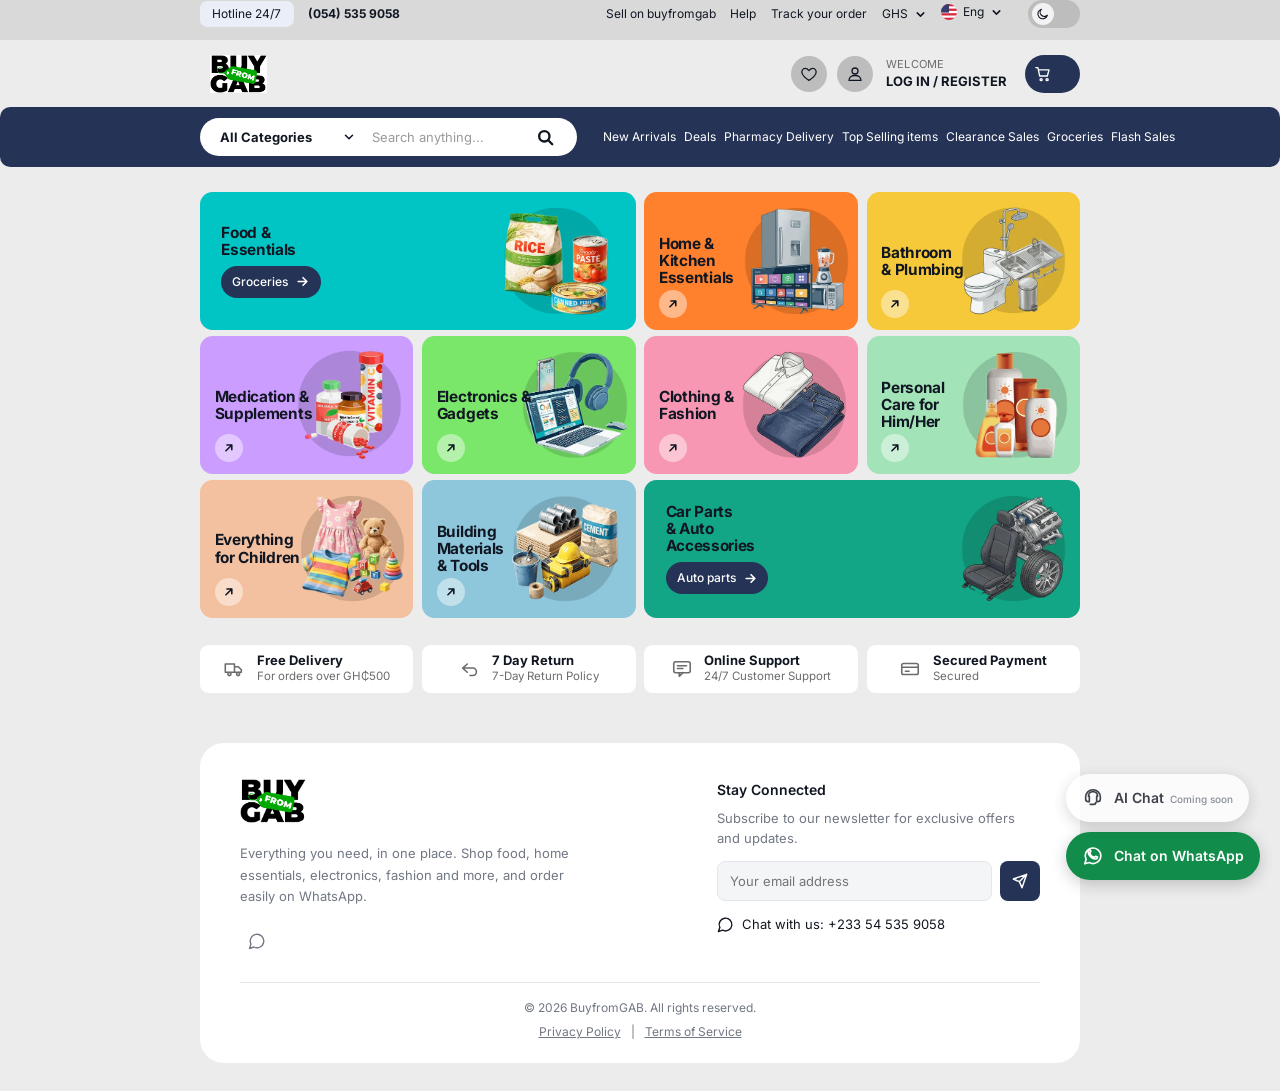
==== commit 1d3a9a12: "Update project with latest local code" ====
--- a/index.html
+++ b/index.html
@@ -2,75 +2,111 @@
 <html lang="en">
 <head>
 <meta charset="utf-8">
+<link rel="icon" href="[data-uri]" type="image/svg+xml">
 <meta name="viewport" content="width=device-width, initial-scale=1, viewport-fit=cover">
-<meta name="description" content="BuyfromGAB: shop kids toys, electronics, pharmacy, clothes, beauty and home and kitchen. Order on WhatsApp.">
+<meta name="description" content="BuyfromGAB: everything you need in one place. Food, home and kitchen, bathroom and plumbing, medication, electronics, clothing, personal care and toys. Order on WhatsApp.">
 <title>BuyfromGAB – Shop by category</title>
-<script>try{var t=localStorage.getItem("bazaar-theme");if(t==="light"||t==="dark")document.documentElement.setAttribute("data-theme",t);}catch(e){}</script>
+<script src="app.js" defer></script>
 <link rel="preconnect" href="https://fonts.googleapis.com">
 <link rel="preconnect" href="https://fonts.gstatic.com" crossorigin>
-<link href="https://fonts.googleapis.com/css2?family=Bricolage+Grotesque:wght@600;800&family=DM+Sans:wght@400;500;700&display=swap" rel="stylesheet">
+<link href="https://fonts.googleapis.com/css2?family=Inter:wght@400;500;600;700;800&display=swap" rel="stylesheet">
 <link rel="stylesheet" href="styles.css">
 </head>
 <body>
-
-<div class="utility-bar">
-  <div class="utility-inner">
-    <a class="hotline" href="tel:+233545359058"><span>Hotline 24/7</span><strong>+233 54 535 9058</strong></a>
-    <div class="utility-links">
-      <a href="help/">Help center</a>
-      <a href="track-order/">Track your order</a>
-      <span>Ghana · GHS</span>
-    </div>
-  </div>
-</div>
-
-<header class="site-header storefront-header">
-  <a class="brand" href="#/" id="brand">BuyfromGAB</a>
-  <div class="header-actions">
-    <a class="header-icon" href="#/favourites" aria-label="View favourites">
-      <svg width="20" height="20" viewBox="0 0 24 24" fill="none" stroke="currentColor" stroke-width="1.8" stroke-linecap="round" stroke-linejoin="round" aria-hidden="true"><path d="M20.8 4.6a5.5 5.5 0 0 0-7.8 0L12 5.7l-1.1-1.1a5.5 5.5 0 0 0-7.8 7.8l1.1 1.1L12 21l7.8-7.5 1.1-1.1a5.5 5.5 0 0 0-.1-7.8Z"/></svg>
-    </a>
-    <a class="account-link" href="help/">
-      <span class="header-icon" aria-hidden="true"><svg width="20" height="20" viewBox="0 0 24 24" fill="none" stroke="currentColor" stroke-width="1.8" stroke-linecap="round" stroke-linejoin="round"><circle cx="12" cy="8" r="3.5"/><path d="M5 20a7 7 0 0 1 14 0"/></svg></span>
-      <span><small>WELCOME</small><strong>CUSTOMER CARE</strong></span>
-    </a>
-    <button class="theme-btn" id="theme-toggle" type="button" aria-label="Switch to dark mode" title="Switch theme"></button>
-    <button class="cart-btn" id="open-cart" type="button" aria-label="Open cart">
-      <svg width="20" height="20" viewBox="0 0 24 24" fill="none" stroke="currentColor" stroke-width="2" stroke-linecap="round" stroke-linejoin="round" aria-hidden="true"><path d="M3 4h2l2.2 11h10.3l2-8H6.2"/><circle cx="9" cy="20" r="1.4"/><circle cx="17" cy="20" r="1.4"/></svg>
-      <span class="cart-label">Cart</span>
-      <span class="cart-count" id="cart-count">0</span>
-    </button>
+<a class="skip-link" href="#top">Skip to main content</a>
+
+<header class="desk-header">
+  <div class="utility">
+    <div class="d-wrap">
+      <div class="u-left">
+        <span class="hotline-pill">Hotline 24/7</span>
+        <a class="u-phone" href="tel:+233545359058">(054) 535 9058</a>
+      </div>
+      <div class="u-right">
+        <a href="#/sell">Sell on buyfromgab</a>
+        <a href="#/help">Help</a>
+        <a data-track href="#/track">Track your order</a>
+        <div class="u-wrap">
+          <button class="u-menu" type="button" data-upop aria-haspopup="true" aria-expanded="false">GHS <svg width="13" height="13" viewBox="0 0 24 24" fill="none" stroke="currentColor" stroke-width="2.8" stroke-linecap="round" stroke-linejoin="round" aria-hidden="true"><path d="m6 9 6 6 6-6"/></svg></button>
+          <div class="u-pop" hidden><strong>Currency</strong><p>Prices are shown in Ghana cedis (GH₵).</p><p class="u-soon">More currencies are coming soon.</p></div>
+        </div>
+        <div class="u-wrap">
+          <button class="u-menu" type="button" data-upop aria-haspopup="true" aria-expanded="false">
+            <svg width="16" height="16" viewBox="0 0 16 16" aria-hidden="true"><defs><clipPath id="flagc"><circle cx="8" cy="8" r="8"/></clipPath></defs><g clip-path="url(#flagc)"><rect width="16" height="16" fill="#fff"/><g fill="#D6283C"><rect width="16" height="2.3"/><rect y="4.6" width="16" height="2.3"/><rect y="9.2" width="16" height="2.3"/><rect y="13.7" width="16" height="2.3"/></g><rect width="8" height="8.6" fill="#3C3B6E"/></g></svg>
+            Eng <svg width="13" height="13" viewBox="0 0 24 24" fill="none" stroke="currentColor" stroke-width="2.8" stroke-linecap="round" stroke-linejoin="round" aria-hidden="true"><path d="m6 9 6 6 6-6"/></svg></button>
+          <div class="u-pop" hidden><strong>Language</strong><p>English</p><p class="u-soon">More languages are coming soon.</p></div>
+        </div>
+        <button class="theme-switch" id="theme-switch" type="button" role="switch" aria-checked="false" aria-label="Dark mode"><span class="knob"></span></button>
+      </div>
+    </div>
+  </div>
+  <div class="dh-main">
+    <div class="d-wrap">
+      <a class="logo-d" href="#/" aria-label="BuyfromGAB home"><img src="[data-uri]" alt="BuyfromGAB" width="78" height="52"></a>
+      <div class="dh-right">
+        <a class="circle-btn" href="#/favourites" aria-label="Favourites"><svg viewBox="0 0 24 24" fill="none" stroke="currentColor" stroke-width="1.7" stroke-linejoin="round" aria-hidden="true"><path d="M12 20.5s-7.5-4.6-9.2-9.3C1.6 7.9 3.6 4.5 7 4.5c2 0 3.4 1.1 5 3 1.6-1.9 3-3 5-3 3.4 0 5.4 3.4 4.2 6.7-1.7 4.7-9.2 9.3-9.2 9.3Z"/></svg></a>
+        <a class="circle-btn" href="#/account" aria-label="Account"><svg viewBox="0 0 24 24" fill="none" stroke="currentColor" stroke-width="1.7" stroke-linecap="round" stroke-linejoin="round" aria-hidden="true"><circle cx="12" cy="8" r="4"/><path d="M4 20.5c0-4 3.6-6.5 8-6.5s8 2.5 8 6.5z"/></svg></a>
+        <a class="welcome" href="#/account"><small>WELCOME</small><strong>LOG IN / REGISTER</strong></a>
+        <button class="cart-pill" id="open-cart-d" type="button" aria-label="Open cart"><svg viewBox="0 0 24 24" fill="none" stroke="currentColor" stroke-width="1.8" stroke-linecap="round" stroke-linejoin="round" aria-hidden="true"><path d="M2.5 3.5h2.7l2.4 11.2h10.2l2.2-8.2H6.2"/><circle cx="9.5" cy="19.5" r="1.4"/><circle cx="17.5" cy="19.5" r="1.4"/></svg><span class="cart-badge-d" id="cart-count-d" hidden>0</span></button>
+      </div>
+    </div>
+  </div>
+  <div class="dh-band">
+    <div class="d-wrap">
+      <div class="d-search">
+        <label class="sr-only" for="d-cat">Category</label>
+        <select id="d-cat"></select>
+        <label class="sr-only" for="search-d">Search products</label>
+        <input id="search-d" type="search" placeholder="Search anything..." autocomplete="off" aria-autocomplete="list" aria-controls="suggest-d">
+        <div class="suggest" id="suggest-d" hidden></div>
+        <button id="d-search-btn" type="button" aria-label="Search"><svg width="19" height="19" viewBox="0 0 24 24" fill="none" stroke="currentColor" stroke-width="3" stroke-linecap="round" aria-hidden="true"><circle cx="10.5" cy="10.5" r="6.5"/><path d="m15.5 15.5 5 5"/></svg></button>
+      </div>
+      <nav class="d-nav" id="d-nav" aria-label="Offers and shortcuts">
+        <a href="#/all/new" data-nav="new">New Arrivals</a>
+        <a href="#/all/deals" data-nav="deals">Deals</a>
+        <a href="#/c/pharm" data-cat="pharm">Pharmacy Delivery</a>
+        <a href="#/all/top" data-nav="top">Top Selling items</a>
+        <a href="#/all/clearance" data-nav="clearance">Clearance Sales</a>
+        <a href="#/c/food" data-cat="food">Groceries</a>
+        <a href="#/all/flash" data-nav="flash">Flash Sales</a>
+      </nav>
+    </div>
   </div>
 </header>
 
-<nav class="main-nav" aria-label="Shop navigation">
-  <div class="nav-inner">
-    <details class="category-menu">
-      <summary>All Categories<svg width="14" height="14" viewBox="0 0 24 24" fill="none" stroke="currentColor" stroke-width="2.6" stroke-linecap="round" stroke-linejoin="round" aria-hidden="true"><path d="m6 9 6 6 6-6"/></svg></summary>
-      <div class="category-pop">
-        <a href="#/c/toys">Kids toys</a>
-        <a href="#/c/tech">Electronics</a>
-        <a href="#/c/pharm">Pharmacy</a>
-        <a href="#/c/cloth">Clothes</a>
-        <a href="#/c/beauty">Beauty</a>
-        <a href="#/c/home">Home &amp; kitchen</a>
-      </div>
-    </details>
-    <div class="header-search">
-      <label class="sr-only" for="search">Search products</label>
-      <input id="search" type="search" placeholder="Search anything..." autocomplete="off">
-      <svg class="search-icon" width="18" height="18" viewBox="0 0 24 24" fill="none" stroke="currentColor" stroke-width="2.6" stroke-linecap="round" aria-hidden="true"><circle cx="10.8" cy="10.8" r="6.8"/><path d="m16 16 5 5"/></svg>
-    </div>
-    <div class="nav-links">
-      <a href="#/all">All products</a>
-      <a href="#/c/toys">Kids</a>
-      <a href="#/c/pharm">Pharmacy</a>
-      <a href="#/c/tech">Electronics</a>
-      <a href="#/c/cloth">Fashion</a>
-      <a href="#/c/home">Home</a>
-    </div>
-  </div>
-</nav>
+<header class="app-header">
+  <div class="wrap top-row">
+    <a class="logo" href="#/" id="brand" aria-label="BuyfromGAB home"><img src="[data-uri]" alt="BuyfromGAB" width="69" height="46"></a>
+    <div class="top-actions">
+      <a class="track-pill" id="track-order" data-track href="#/track">
+        <svg width="17" height="17" viewBox="0 0 24 24" fill="none" stroke="currentColor" stroke-width="2.2" stroke-linecap="round" stroke-linejoin="round" aria-hidden="true"><path d="M12 2.8 20 7.4v9.2L12 21.2 4 16.6V7.4z"/><path d="m4 7.4 8 4.6 8-4.6M12 12v9.2M8 5.1l8 4.6"/></svg>
+        <span>Track your order</span>
+      </a>
+      <a class="round-btn" href="#/favourites" aria-label="Favourites">
+        <svg width="22" height="22" viewBox="0 0 24 24" fill="none" stroke="currentColor" stroke-width="1.9" stroke-linejoin="round" aria-hidden="true"><path d="M12 20.5s-7.5-4.6-9.2-9.3C1.6 7.9 3.6 4.5 7 4.5c2 0 3.400 1.100 5 3 1.600-1.900 3-3 5-3 3.400 0 5.400 3.400 4.200 6.700-1.700 4.700-9.200 9.300-9.200 9.300Z"/></svg>
+      </a>
+    </div>
+  </div>
+  <div class="search-band" id="search-band">
+    <div class="wrap">
+      <div class="search-box">
+        <svg width="20" height="20" viewBox="0 0 24 24" fill="none" stroke="currentColor" stroke-width="2.3" stroke-linecap="round" aria-hidden="true"><circle cx="10.5" cy="10.5" r="6.5"/><path d="m15.5 15.5 5 5"/></svg>
+        <label class="sr-only" for="search">Search products</label>
+        <input id="search" type="search" placeholder="Search anything..." autocomplete="off" aria-autocomplete="list" aria-controls="suggest-m">
+        <div class="suggest" id="suggest-m" hidden></div>
+        <button class="filter-btn" id="open-filters" type="button" aria-label="Filters and sorting">
+          <svg width="22" height="22" viewBox="0 0 24 24" fill="none" stroke="currentColor" stroke-width="2.2" stroke-linecap="round" aria-hidden="true"><path d="M4 6h10M18 6h2M4 12h4M12 12h8M4 18h10M18 18h2"/><path d="M14 3.500v5M8 9.500v5M14 15.500v5"/></svg>
+        </button>
+      </div>
+      <nav class="top-nav" id="top-nav" aria-label="Offers">
+        <a href="#/all/deals" data-nav="deals" class="active"><svg width="15" height="15" viewBox="0 0 24 24" fill="none" stroke="currentColor" stroke-width="2.4" stroke-linejoin="round" stroke-linecap="round" aria-hidden="true"><path d="M13.500 2.500 4.500 13.500h6.500l-1.500 8 9-11h-6.500z"/></svg>Deals</a>
+        <a href="#/all/new" data-nav="new">New Arrivals</a>
+        <a href="#/all/top" data-nav="top">Top Selling items</a>
+        <a href="#/all/flash" data-nav="flash">Flash Sales</a>
+      </nav>
+    </div>
+  </div>
+</header>
 
 <nav class="subnav" id="subnav" aria-label="Product collections" hidden>
   <div class="subnav-inner">
@@ -81,38 +117,34 @@
       </button>
       <div class="brands-pop" id="brands-pop" hidden></div>
     </div>
-    <button class="sub-btn" type="button" data-coll="deals" aria-pressed="false">New deals</button>
+    <button class="sub-btn" type="button" data-coll="deals" aria-pressed="false">Deals</button>
+    <button class="sub-btn" type="button" data-coll="new" aria-pressed="false">New arrivals</button>
     <button class="sub-btn" type="button" data-coll="top" aria-pressed="false">Top selling</button>
+    <button class="sub-btn" type="button" data-coll="flash" aria-pressed="false">Flash sales</button>
     <button class="sub-btn" type="button" data-coll="best" aria-pressed="false">Best sellers</button>
   </div>
 </nav>
 
-<main id="top">
-  <!-- Hero: only category boxes -->
-  <section class="hero" id="hero" aria-label="Shop by category">
-    <h1 class="sr-only">BuyfromGAB: shop by category</h1>
+<main id="top" tabindex="-1">
+  <!-- Landing: category boxes -->
+  <section class="hero" id="hero" aria-labelledby="hero-title">
+    <h1 class="hero-title" id="hero-title">What’s on your list?</h1>
+    <p class="hero-sub">All Categories · Everything you need, in one place.</p>
     <div class="category-grid" id="category-grid"></div>
-    <div class="service-benefits" aria-label="Customer benefits">
-      <div class="benefit">
-        <svg viewBox="0 0 24 24" aria-hidden="true"><path d="M3 7h11v10H3zM14 10h4l3 3v4h-7z"/><circle cx="7.5" cy="18" r="1.5"/><circle cx="17.5" cy="18" r="1.5"/></svg>
-        <span><strong>Delivery arranged with you</strong><small>Clear options before checkout</small></span>
-      </div>
-      <div class="benefit">
-        <svg viewBox="0 0 24 24" aria-hidden="true"><path d="M4 12a8 8 0 1 0 2.3-5.6L4 8.5"/><path d="M4 4v4.5h4.5M12 8v4l2.5 1.5"/></svg>
-        <span><strong>Help with returns</strong><small>We’ll review it with you</small></span>
-      </div>
-      <div class="benefit">
-        <svg viewBox="0 0 24 24" aria-hidden="true"><path d="M4 5h16v11H9l-5 4z"/><path d="M8 9h8M8 12h5"/></svg>
-        <span><strong>Online support</strong><small>Chat with our customer care</small></span>
-      </div>
-      <div class="benefit">
-        <svg viewBox="0 0 24 24" aria-hidden="true"><rect x="3" y="6" width="18" height="12" rx="2"/><path d="M3 10h18M7 14h3"/></svg>
-        <span><strong>WhatsApp checkout</strong><small>Confirm your order with us</small></span>
-      </div>
-    </div>
+    <ul class="benefits" aria-label="Our promises">
+      <li><svg viewBox="0 0 24 24" fill="none" stroke="currentColor" stroke-width="1.7" stroke-linecap="round" stroke-linejoin="round" aria-hidden="true"><path d="M2.5 6.5h10v9h-10zM12.5 9.5h4.2l3.3 3.3v2.700h-7.500"/><circle cx="7" cy="17.5" r="1.7"/><circle cx="16.5" cy="17.5" r="1.7"/></svg><span><strong>Free Delivery</strong><small>For orders over GH₵500</small></span></li>
+      <li><svg viewBox="0 0 24 24" fill="none" stroke="currentColor" stroke-width="1.7" stroke-linecap="round" stroke-linejoin="round" aria-hidden="true"><path d="M9 6.500 4 11l5 4.500M4 11h11a4 4 0 0 1 0 8h-3"/></svg><span><strong>7 Day Return</strong><small>7-Day Return Policy</small></span></li>
+      <li><svg viewBox="0 0 24 24" fill="none" stroke="currentColor" stroke-width="1.7" stroke-linecap="round" stroke-linejoin="round" aria-hidden="true"><rect x="3" y="4" width="18" height="12" rx="2"/><path d="M7 8.500h10M7 11.500h6M9 16v4l4-4"/></svg><span><strong>Online Support</strong><small>24/7 Customer Support</small></span></li>
+      <li><svg viewBox="0 0 24 24" fill="none" stroke="currentColor" stroke-width="1.7" stroke-linecap="round" stroke-linejoin="round" aria-hidden="true"><rect x="3" y="6" width="18" height="12" rx="2"/><path d="M3 10h18M7 14.500h4"/></svg><span><strong>Secured Payment</strong><small>Secured</small></span></li>
+    </ul>
   </section>
 
   <section class="shop" id="products" aria-labelledby="shop-title" hidden>
+    <div class="cat-banner" id="cat-banner" data-kind="art">
+      <img class="banner-img banner-left" id="banner-left" alt="" hidden>
+      <div class="banner-text"><h1 id="banner-title">All products</h1><p id="banner-sub"></p></div>
+      <img class="banner-img banner-right" id="banner-right" alt="" hidden>
+    </div>
     <div class="shop-head">
       <div>
         <a class="back-link" href="#/">
@@ -153,69 +185,112 @@
       <button class="chip" id="reset-filters" type="button">Reset filters</button>
       <span class="count" id="result-count" aria-live="polite"></span>
     </div>
-    <div class="products" id="product-grid"></div>
+    <div class="m-cat" id="m-cat" hidden>
+      <nav class="m-tabs" id="m-tabs" aria-label="Categories"></nav>
+      <div class="m-body">
+        <nav class="m-rail" id="m-rail" aria-label="Sub-categories"></nav>
+        <div class="m-main">
+          <div class="m-banner" id="m-banner"></div>
+          <div class="m-bar"><span id="m-count"></span><button class="m-filter-btn" id="m-filter-btn" type="button" aria-expanded="false">Filter &amp; sort</button></div>
+          <div id="m-filters-slot"></div>
+          <div id="m-groups"></div>
+        </div>
+      </div>
+    </div>
+    <div class="listing">
+      <aside class="side" id="side" aria-label="Categories and filters">
+        <nav class="side-cats" id="side-cats" aria-label="Categories"></nav>
+        <div class="side-filters">
+          <div class="group"><h2>Brand</h2><div id="side-brand"></div></div>
+          <div class="group"><h2>Price, GH₵</h2><div id="side-price"></div></div>
+          <div class="group"><h2>Rating</h2><div id="side-rating"></div></div>
+          <button class="side-clear" id="side-clear" type="button">Clear all filters</button>
+        </div>
+      </aside>
+      <div class="results">
+        <div class="pill-row" id="pill-row" aria-label="Sub-categories"></div>
+        <div class="results-bar">
+          <span id="res-count" aria-live="polite"></span>
+          <label>Sort by
+            <select id="res-sort">
+              <option value="featured">Featured</option>
+              <option value="low">Price: low to high</option>
+              <option value="high">Price: high to low</option>
+              <option value="rating">Top rated</option>
+              <option value="az">Name: A to Z</option>
+            </select>
+          </label>
+        </div>
+        <div class="products" id="product-grid"></div>
+        <div class="more-wrap"><button class="more-btn" id="show-more" type="button" hidden></button></div>
+      </div>
+    </div>
   </section>
 
   <section class="shop" id="product" aria-label="Product details" hidden></section>
 
   <section class="shop" id="favourites-page" aria-label="Favourites" hidden></section>
 
+  <section class="shop" id="account-page" aria-label="Account" hidden></section>
+
+  <section class="shop" id="legal-page" aria-label="Legal" hidden></section>
+
+  <section class="shop" id="cart-page" aria-label="Your cart" hidden></section>
+
+  <section class="shop" id="page-x" aria-label="Page" hidden></section>
+
   <section class="shop" id="checkout-page" aria-label="Checkout" hidden></section>
 
   <section class="shop" id="thanks-page" aria-label="Order received" hidden></section>
-
 </main>
 
 <footer class="site-footer">
-  <div class="footer-shell">
-    <div class="footer-grid">
-      <div class="footer-brand">
-        <a href="#/" class="footer-logo">BuyfromGAB</a>
-        <p>Shop smarter for the things you use every day — from kids’ favorites and tech essentials to wellness, fashion, beauty, and home upgrades.</p>
-        <div class="footer-badges">
-          <span>Secure checkout</span>
-          <span>Fast delivery</span>
-        </div>
-      </div>
-      <div class="footer-column">
-        <h3>Shop</h3>
-        <ul>
-          <li><a href="#/c/toys">Kids toys</a></li>
-          <li><a href="#/c/tech">Electronics</a></li>
-          <li><a href="#/c/pharm">Pharmacy</a></li>
-          <li><a href="#/c/cloth">Clothes</a></li>
-          <li><a href="#/c/beauty">Beauty</a></li>
-          <li><a href="#/c/home">Home &amp; kitchen</a></li>
-        </ul>
-      </div>
-      <div class="footer-column">
-        <h3>Customer care</h3>
-        <ul>
-          <li><a href="help/">Help center</a></li>
-          <li><a href="shipping/">Shipping policy</a></li>
-          <li><a href="returns/">Returns &amp; refunds</a></li>
-          <li><a href="track-order/">Track order</a></li>
-        </ul>
-      </div>
-      <div class="footer-column">
-        <h3>Contact</h3>
-        <ul>
-          <li><a href="https://wa.me/233545359058" target="_blank" rel="noopener">+233 54 535 9058</a></li>
-          <li><a href="mailto:hello@buyfromgab.com">hello@buyfromgab.com</a></li>
-          <li>Accra, Ghana</li>
-        </ul>
-      </div>
-    </div>
-    <div class="footer-bottom">
+  <div class="footer-card">
+    <div class="footer-top">
+      <div class="f-brand">
+        <a class="f-logo" href="#/" aria-label="BuyfromGAB home"><img src="[data-uri]" alt="BuyfromGAB" width="66" height="44"></a>
+        <p>Everything you need, in one place. Shop food, home essentials, electronics, fashion and more, and order easily on WhatsApp.</p>
+        <div class="f-social" id="f-social" aria-label="Follow us"></div>
+      </div>
+      <div class="f-connect">
+        <h2>Stay Connected</h2>
+        <p>Subscribe to our newsletter for exclusive offers and updates.</p>
+        <form class="f-form" id="f-form">
+          <label class="sr-only" for="f-email">Your email address</label>
+          <input id="f-email" type="email" required placeholder="Your email address" autocomplete="email">
+          <button type="submit" aria-label="Subscribe"><svg width="16" height="16" viewBox="0 0 24 24" fill="none" stroke="currentColor" stroke-width="2.2" stroke-linecap="round" stroke-linejoin="round" aria-hidden="true"><path d="m22 2-7 20-4-9-9-4zM22 2 11 13"/></svg></button>
+        </form>
+        <p class="f-msg" id="f-msg" role="status"></p>
+        <a class="f-contact" href="https://wa.me/233545359058" target="_blank" rel="noopener"><svg width="17" height="17" viewBox="0 0 24 24" fill="none" stroke="currentColor" stroke-width="2" stroke-linecap="round" stroke-linejoin="round" aria-hidden="true"><path d="M7.9 20A9 9 0 1 0 4 16.1L2 22z"/></svg>Chat with us: +233 54 535 9058</a>
+      </div>
+    </div>
+    <div class="f-bottom">
       <p>© <span id="year"></span> BuyfromGAB. All rights reserved.</p>
-      <div class="footer-legal">
-        <a href="#/">Privacy</a>
-        <a href="#/">Terms</a>
-        <a href="#/">Cookies</a>
-      </div>
+      <p class="f-legal"><a href="#/privacy">Privacy Policy</a><span aria-hidden="true">|</span><a href="#/terms">Terms of Service</a></p>
     </div>
   </div>
 </footer>
+
+<nav class="tabbar" aria-label="Main">
+  <div class="tabbar-inner">
+    <a class="tab active" href="#/" data-tab="home" aria-current="page">
+      <span class="tab-ico"><svg width="24" height="24" viewBox="0 0 24 24" fill="none" stroke="currentColor" stroke-width="2" stroke-linecap="round" stroke-linejoin="round" aria-hidden="true"><path d="M4 10.500 12 3.500l8 7V20a1 1 0 0 1-1 1H5a1 1 0 0 1-1-1z"/><path d="M9.500 21v-6.500h5V21"/></svg></span>
+      <span>Home</span>
+    </a>
+    <a class="tab" href="#/categories" data-tab="categories">
+      <span class="tab-ico"><svg width="24" height="24" viewBox="0 0 24 24" fill="none" stroke="currentColor" stroke-width="2" stroke-linejoin="round" aria-hidden="true"><rect x="3.500" y="3.500" width="7" height="7" rx="1.800"/><rect x="13.500" y="3.500" width="7" height="7" rx="1.800"/><rect x="3.500" y="13.500" width="7" height="7" rx="1.800"/><rect x="13.500" y="13.500" width="7" height="7" rx="1.800"/></svg></span>
+      <span>Categories</span>
+    </a>
+    <button class="tab" id="open-cart" type="button" data-tab="cart" aria-label="Open cart">
+      <span class="tab-ico"><svg width="24" height="24" viewBox="0 0 24 24" fill="none" stroke="currentColor" stroke-width="2" stroke-linecap="round" stroke-linejoin="round" aria-hidden="true"><path d="M2.500 3.500h2.700l2.400 11.200h10.200l2.200-8.200H6.200"/><circle cx="9.500" cy="19.500" r="1.400"/><circle cx="17.500" cy="19.500" r="1.400"/></svg><span class="cart-badge" id="cart-count" hidden>0</span></span>
+      <span>Cart</span>
+    </button>
+    <a class="tab" href="#/account" data-tab="account">
+      <span class="tab-ico"><svg width="24" height="24" viewBox="0 0 24 24" fill="none" stroke="currentColor" stroke-width="2" stroke-linecap="round" stroke-linejoin="round" aria-hidden="true"><circle cx="12" cy="8" r="4"/><path d="M4 20.500c0-4 3.600-6.500 8-6.500s8 2.500 8 6.500z"/></svg></span>
+      <span>Account</span>
+    </a>
+  </div>
+</nav>
 
 <div class="overlay" id="overlay"></div>
 <aside class="drawer" id="drawer" role="dialog" aria-modal="true" aria-labelledby="drawer-title" aria-hidden="true">
@@ -227,10 +302,21 @@
   <div class="drawer-foot">
     <div class="total-row"><span>Total</span><span id="cart-total">$0.00</span></div>
     <button class="checkout" id="checkout" type="button" disabled>Place order</button>
+    <a class="view-cart" href="#/cart">View cart</a>
   </div>
 </aside>
 <div class="toast" id="toast" role="status"></div>
 
-<script src="app.js" defer></script>
+<div class="chat-launchers" aria-label="Chat options">
+  <button class="chat-launcher ai-chat-launcher" type="button" disabled title="AI chat coming soon">
+    <svg viewBox="0 0 24 24" aria-hidden="true"><path d="M12 3a8 8 0 0 0-8 8v2a3 3 0 0 0 3 3h1v-6H7a5 5 0 0 1 10 0h-1v6h1a3 3 0 0 0 3-3v-2a8 8 0 0 0-8-8Z"/><path d="M9 19h4a2 2 0 0 0 2-2"/></svg>
+    <span>AI Chat <small>Coming soon</small></span>
+  </button>
+  <a class="chat-launcher whatsapp-launcher" href="https://wa.me/233545359058" target="_blank" rel="noopener">
+    <svg viewBox="0 0 24 24" aria-hidden="true"><path d="M20.5 11.7a8.5 8.5 0 0 1-12.6 7.4L3 20.5l1.5-4.7a8.5 8.5 0 1 1 16-4.1Z"/><path d="M8.5 8.3c.4 2.5 2.7 4.8 5.2 5.2l1.2-1.2 2 .9c-.2 1.4-1.1 2.1-2.5 2.1-3.5-.2-7.5-4.2-7.7-7.7 0-1.4.7-2.3 2.1-2.5l.9 2-1.2 1.2Z"/></svg>
+    <span>Chat on WhatsApp</span>
+  </a>
+</div>
+
 </body>
 </html>
--- a/styles.css
+++ b/styles.css
@@ -1,512 +1,978 @@
-
-  :root {
-    --bg: #EEEEEE;
-    --surface: #FFFFFF;
-    --ink: #151515;
-    --muted: #6B6B6B;
-    --line: #E1E1E1;
-    --on-ink: #FFFFFF;
-    --focus: #00BDB5;
-    --danger: #B3261E;
-    --star: #F5A623;
-    --star-off: #D5D9E4;
-    --heart: #E5384F;
-
-    --toys: #F3C0A0;      --toys-ink: #171717;
-    --tech: #79E36D;      --tech-ink: #101810;
-    --pharm: #C99AF4;     --pharm-ink: #17101E;
-    --cloth: #F28EAA;     --cloth-ink: #211018;
-    --beauty: #A0DFB3;    --beauty-ink: #101B14;
-    --home: #FF812E;      --home-ink: #201309;
-
-    --display: "Bricolage Grotesque", "Trebuchet MS", "Segoe UI", sans-serif;
-    --body: "DM Sans", "Segoe UI", system-ui, -apple-system, sans-serif;
-
-    color-scheme: light;
-    box-sizing: border-box;
-    padding-top: env(safe-area-inset-top, 0px);
-    padding-bottom: env(safe-area-inset-bottom, 0px);
-  }
-  @media (prefers-color-scheme: dark) {
-    :root:not([data-theme="light"]) {
-      --bg: #0F1424; --surface: #181F36; --ink: #EEF0F7; --muted: #9AA3B8;
-      --line: #2A3350; --on-ink: #0F1424; --focus: #8FA8FF; --danger: #FF8A80; --star-off: #3A4466; --heart: #FF6B81;
-      color-scheme: dark;
-    }
-  }
-  :root[data-theme="dark"] {
-    --bg: #0F1424; --surface: #181F36; --ink: #EEF0F7; --muted: #9AA3B8;
+/* Base: colours, reset, header, search band, landing page tiles, tab bar, account page */
+
+:root {
+  --bg: #F4F5F7;
+  --page: #F4F5F7;
+  --surface: #FFFFFF;
+  --ink: #111722;
+  --muted: #717783;
+  --line: #E3E6EB;
+  --on-ink: #FFFFFF;
+  --focus: #2F5BFF;
+  --danger: #B3261E;
+  --star: #F5A623;
+  --star-off: #D5D9E4;
+  --heart: #E5384F;
+
+  --navy: #253356;
+  --ubar: #D9D9D9; --circle: #BDBDBD; --hot: #EAEEF7; --dmuted: #6B6B6B;
+  --pill: #F4F5F7;
+  --pill-ink: #253356;
+  --green: #008A18;
+  --green-soft: #E9F7E9;
+  --lime: #85CF04;
+
+  --food: #00C5C4;  --home: #FF812D;  --bath: #F6C93A;  --pharm: #CB9DFF;
+  --tech: #7AE76A;  --cloth: #F797B3; --beauty: #A2E3B8; --toys: #F4C1A0; --building: #8EC7DC; --auto: #13A686;
+
+  --font: "Inter", system-ui, -apple-system, "Segoe UI", Roboto, "Helvetica Neue", Arial, sans-serif;
+  --display: var(--font);
+  --body: var(--font);
+
+  color-scheme: light;
+  box-sizing: border-box;
+  padding-top: env(safe-area-inset-top, 0px);
+}
+@media (prefers-color-scheme: dark) {
+  :root:not([data-theme="light"]) {
+    --bg: #0F1424; --page: #0F1424; --surface: #181F36; --ink: #EEF0F7; --muted: #9AA3B8;
     --line: #2A3350; --on-ink: #0F1424; --focus: #8FA8FF; --danger: #FF8A80; --star-off: #3A4466; --heart: #FF6B81;
+    --pill: #232C47; --pill-ink: #E7EAF5; --ubar: #141A2E; --circle: #2A3350; --hot: #232C47; --dmuted: #9AA3B8; --green: #4ADE6B; --green-soft: #16301F;
     color-scheme: dark;
   }
-
-  *, *::before, *::after { box-sizing: border-box; }
-  html { scroll-padding-top: calc(env(safe-area-inset-top, 0px) + 76px); }
-  body {
-    margin: 0; background: var(--bg); color: var(--ink);
-    font-family: var(--body); font-size: 1rem; line-height: 1.5;
+}
+:root[data-theme="dark"] {
+  --bg: #0F1424; --page: #0F1424; --surface: #181F36; --ink: #EEF0F7; --muted: #9AA3B8;
+  --line: #2A3350; --on-ink: #0F1424; --focus: #8FA8FF; --danger: #FF8A80; --star-off: #3A4466; --heart: #FF6B81;
+  --pill: #232C47; --pill-ink: #E7EAF5; --ubar: #141A2E; --circle: #2A3350; --hot: #232C47; --dmuted: #9AA3B8; --green: #4ADE6B; --green-soft: #16301F;
+  color-scheme: dark;
+}
+
+*, *::before, *::after { box-sizing: border-box; }
+html { scroll-padding-top: calc(env(safe-area-inset-top, 0px) + 76px); -webkit-text-size-adjust: 100%; }
+body {
+  margin: 0; background: var(--page); color: var(--ink);
+  font-family: var(--body); font-size: 1rem; line-height: 1.5;
+  padding-bottom: calc(76px + env(safe-area-inset-bottom, 0px));
+}
+img, svg { max-width: 100%; display: block; }
+button, input { font: inherit; color: inherit; }
+button { cursor: pointer; }
+:focus-visible { outline: 3px solid var(--focus); outline-offset: 3px; }
+[hidden] { display: none !important; }
+.sr-only { position: absolute; width: 1px; height: 1px; overflow: hidden; clip: rect(0 0 0 0); white-space: nowrap; }
+.wrap { max-width: 1180px; margin: 0 auto; padding-inline: 20px; }
+
+/* ---------- App header (logo, track order, favourites) ---------- */
+.app-header { background: var(--surface); }
+.top-row { display: flex; align-items: center; justify-content: space-between; gap: 8px; padding-top: 12px; padding-bottom: 16px; }
+.logo { display: block; flex: none; }
+.logo img { width: 69px; height: 46px; display: block; }
+:root[data-theme="dark"] .logo img { background: #fff; border-radius: 10px; padding: 3px 6px; width: 80px; height: auto; box-sizing: border-box; }
+@media (prefers-color-scheme: dark) { :root:not([data-theme="light"]) .logo img { background: #fff; border-radius: 10px; padding: 3px 6px; width: 80px; height: auto; box-sizing: border-box; } }
+.top-actions { display: flex; align-items: center; gap: 8px; }
+.track-pill {
+  height: 44px; padding: 0 12px 0 14px; border-radius: 999px; background: var(--pill); color: var(--pill-ink);
+  display: inline-flex; align-items: center; gap: 8px; font-size: 12px; font-weight: 600; text-decoration: none; white-space: nowrap;
+}
+.round-btn {
+  flex: none; width: 44px; height: 44px; border-radius: 50%; background: var(--pill); color: var(--ink);
+  display: grid; place-items: center; text-decoration: none; border: 0; padding: 0;
+}
+
+/* ---------- Search band + offers menu ---------- */
+.search-band { background: var(--navy); padding: 16px 0 12px; }
+.search-band.compact { padding-bottom: 16px; }
+.search-box { height: 50px; background: #fff; border-radius: 15px; display: flex; align-items: center; gap: 12px; padding: 0 12px 0 18px; }
+.search-box > svg { flex: none; color: var(--navy); }
+.search-box input { flex: 1; min-width: 0; height: 100%; border: 0; outline: 0; background: transparent; font-size: 14px; color: #111722; }
+.search-box input::placeholder { color: #717783; opacity: 1; }
+.search-box:focus-within { outline: 3px solid var(--focus); outline-offset: 2px; }
+.filter-btn { flex: none; width: 36px; height: 36px; display: grid; place-items: center; border: 0; background: transparent; color: var(--navy); padding: 0; }
+.top-nav { display: flex; justify-content: space-between; gap: 22px; margin-top: 12px; line-height: 20px; overflow-x: auto; scrollbar-width: none; }
+.top-nav::-webkit-scrollbar { display: none; }
+.top-nav a { display: inline-flex; align-items: center; gap: 5px; color: #fff; font-size: 12px; font-weight: 400; text-decoration: none; white-space: nowrap; }
+.top-nav a.active { font-weight: 700; }
+.top-nav svg { color: var(--lime); }
+
+/* ---------- Landing: What's on your list? ---------- */
+.hero { max-width: 1180px; margin: 0 auto; padding: 24px 20px 8px; }
+.hero-title { margin: 0; font-size: 24px; line-height: 1.2; font-weight: 700; letter-spacing: -0.02em; }
+.hero-sub { margin: 4px 0 16px; font-size: 13px; line-height: 1.4; color: var(--muted); }
+.category-grid { display: grid; grid-template-columns: repeat(2, minmax(0, 1fr)); gap: 12px; }
+.tile {
+  --k: 1;
+  position: relative; overflow: hidden; display: block;
+  min-height: calc(158px * var(--k)); padding: calc(13.5px * var(--k)) calc(14px * var(--k));
+  border-radius: calc(18px * var(--k)); background: var(--tile-bg); color: #111722; text-decoration: none;
+  transition: transform .2s cubic-bezier(.2,.8,.2,1);
+}
+.tile:hover { transform: translateY(-3px); }
+.tile:active { transform: scale(.985); }
+.tile-wide { grid-column: 1 / -1; min-height: calc(140px * var(--k)); padding: calc(17.5px * var(--k)) calc(18px * var(--k)); }
+.tile-title { display: block; font-size: calc(15px * var(--k)); line-height: calc(18px * var(--k)); font-weight: 700; letter-spacing: -0.02em; position: relative; z-index: 1; }
+.tile-wide .tile-title { font-size: calc(23px * var(--k)); line-height: calc(26px * var(--k)); }
+.tile-go {
+  position: absolute; left: calc(14px * var(--k)); bottom: calc(14px * var(--k)); z-index: 1;
+  width: calc(28px * var(--k)); height: calc(28px * var(--k)); border-radius: 50%;
+  background: var(--tile-go); display: grid; place-items: center; color: #111722;
+}
+.tile-cta {
+  display: inline-flex; align-items: center; gap: 8px; margin-top: calc(7.5px * var(--k)); position: relative; z-index: 1;
+  height: calc(32px * var(--k)); padding: 0 calc(13px * var(--k)) 0 calc(12px * var(--k)); border-radius: 999px;
+  background: var(--navy); color: #fff; font-size: calc(12px * var(--k)); font-weight: 500;
+}
+.tile-art { position: absolute; height: auto; max-width: none; pointer-events: none; user-select: none; width: calc(var(--w) * var(--k) * 1px); right: calc(var(--r) * var(--k) * 1px); }
+.tile-art[style*="--b"] { bottom: calc(var(--b) * var(--k) * 1px); }
+.tile-art[style*="--t"] { top: calc(var(--t) * var(--k) * 1px); }
+.emoji-art {
+  position: absolute; right: calc(17px * var(--k)); bottom: calc(12px * var(--k)); pointer-events: none;
+  width: calc(76px * var(--k)); height: calc(76px * var(--k)); border-radius: 50%; background: var(--tile-circle);
+}
+.em { position: absolute; line-height: 1; }
+.em0 { left: 50%; top: 50%; transform: translate(-50%, -52%); font-size: calc(40px * var(--k)); }
+.em1 { right: calc(-6px * var(--k)); bottom: calc(-4px * var(--k)); font-size: calc(26px * var(--k)); }
+.em2 { left: calc(-6px * var(--k)); top: calc(-2px * var(--k)); font-size: calc(26px * var(--k)); }
+.tile-wide .emoji-art { width: calc(100px * var(--k)); height: calc(100px * var(--k)); right: calc(22px * var(--k)); bottom: auto; top: calc(20px * var(--k)); }
+.tile-wide .em0 { font-size: calc(52px * var(--k)); }
+.tile-wide .em1 { right: calc(-14px * var(--k)); bottom: calc(0px * var(--k)); font-size: calc(34px * var(--k)); }
+.tile-wide .em2 { left: calc(-14px * var(--k)); top: calc(4px * var(--k)); font-size: calc(32px * var(--k)); }
+.tile[data-cat="food"]   { --tile-bg: #00C5C4; --tile-circle: #00A9A8; }
+.tile[data-cat="home"]   { --tile-bg: #FF812D; --tile-circle: #DB6F27; --tile-go: #FFB889; }
+.tile[data-cat="bath"]   { --tile-bg: #F6C93A; --tile-circle: #D3AD32; --tile-go: #FAE191; }
+.tile[data-cat="pharm"]  { --tile-bg: #CB9DFF; --tile-circle: #AE87DB; --tile-go: #E2C8FF; }
+.tile[data-cat="tech"]   { --tile-bg: #7AE76A; --tile-circle: #69C65B; --tile-go: #B4F2AB; }
+.tile[data-cat="cloth"]  { --tile-bg: #F797B3; --tile-circle: #D4829A; --tile-go: #FBC5D4; }
+.tile[data-cat="beauty"] { --tile-bg: #A2E3B8; --tile-circle: #8BC39E; --tile-go: #CBEFD7; }
+.tile[data-cat="toys"]     { --tile-bg: #F4C1A0; --tile-circle: #D2A68A; --tile-go: #F9DCCA; }
+.tile[data-cat="building"] { --tile-bg: #8EC7DC; --tile-circle: #7AABBD; --tile-go: #C0E0EB; }
+.tile[data-cat="auto"]     { --tile-bg: #13A686; --tile-circle: #108F73; }
+@media (min-width: 560px) { .tile { --k: 1.2; } }
+@media (min-width: 820px) { .category-grid { gap: 16px; } .tile { --k: 1.3; } }
+
+/* ---------- Bottom tab bar ---------- */
+.tabbar { position: fixed; left: 0; right: 0; bottom: 0; z-index: 22; background: var(--surface); border-top: 1px solid var(--line); padding-bottom: env(safe-area-inset-bottom, 0px); }
+.tabbar-inner { max-width: 560px; margin: 0 auto; display: grid; grid-template-columns: repeat(4, 1fr); padding: 9px 8px 10px; }
+.tab { display: flex; flex-direction: column; align-items: center; gap: 3px; background: none; border: 0; padding: 0; text-decoration: none; color: var(--muted); font-size: 11px; line-height: 14px; font-weight: 500; }
+.tab-ico { position: relative; width: 56px; height: 30px; border-radius: 999px; display: grid; place-items: center; color: var(--pill-ink); }
+.tab[data-tab="account"] .tab-ico { color: var(--ink); }
+.tab.active { color: var(--green); font-weight: 700; }
+.tab.active .tab-ico { background: var(--green-soft); color: var(--green); }
+.cart-badge {
+  position: absolute; left: calc(50% + 6px); top: -4px; min-width: 18px; height: 18px; padding: 0 5px; border-radius: 999px;
+  background: var(--lime); color: var(--navy); font-size: 11px; font-weight: 700; line-height: 18px; text-align: center;
+}
+
+/* ---------- Account page ---------- */
+.acct-list { display: grid; gap: 12px; max-width: 560px; }
+.acct-row { display: flex; align-items: center; gap: 14px; padding: 16px; background: var(--surface); border: 1px solid var(--line); border-radius: 16px; color: inherit; text-decoration: none; }
+.acct-row > svg { flex: none; }
+.acct-row span strong { display: block; }
+.acct-row small { color: var(--muted); }
+.acct-row.static { justify-content: space-between; flex-wrap: wrap; }
+.seg { display: inline-flex; border: 1.5px solid var(--line); border-radius: 999px; overflow: hidden; }
+.seg button { border: 0; background: transparent; padding: 8px 14px; font-weight: 600; font-size: .9rem; }
+.seg button[aria-pressed="true"] { background: var(--ink); color: var(--on-ink); }
+.acct-note { margin: 4px 0 0; color: var(--muted); font-size: .9rem; }
+
+/* Pages: product lists, filters, product page, checkout, reviews, favourites, badges, sub-categories */
+
+/* ---------- Products ---------- */
+.shop { padding: clamp(24px, 5vw, 64px) clamp(14px, 3vw, 32px) 80px; max-width: 1280px; margin: 0 auto; }
+.shop-head { display: flex; flex-direction: column; align-items: flex-start; gap: 14px; margin-bottom: 14px; }
+.back-link { display: inline-flex; align-items: center; gap: 6px; margin-bottom: 10px; color: var(--muted); font-weight: 500; text-decoration: none; }
+.back-link:hover { color: var(--ink); }
+.shop-head h1, .shop-head h2 { font-family: var(--display); font-weight: 800; letter-spacing: -0.02em; font-size: clamp(1.75rem, 4vw, 2.5rem); margin: 0; line-height: 1.05; }
+.chips { display: flex; flex-wrap: wrap; gap: 8px; }
+.chip {
+  height: 40px; padding: 0 16px; border-radius: 999px; font-weight: 500;
+  background: var(--surface); border: 1.5px solid var(--line);
+}
+.chip[aria-pressed="true"] { background: var(--ink); color: var(--on-ink); border-color: var(--ink); }
+
+.products { display: grid; gap: clamp(12px, 2vw, 22px); grid-template-columns: repeat(auto-fill, minmax(min(100%, 210px), 1fr)); }
+.card { background: var(--surface); border: 1px solid var(--line); border-radius: 20px; overflow: hidden; display: flex; flex-direction: column; }
+.thumb { aspect-ratio: 1 / 1; display: grid; place-items: center; font-size: clamp(3rem, 8vw, 4.5rem); background: var(--thumb-bg, #DDE2F3); }
+.thumb img { width: 100%; height: 100%; object-fit: cover; }
+.card[data-cat="toys"]  { --thumb-bg: color-mix(in srgb, var(--toys) 45%, var(--surface)); }
+.card[data-cat="tech"]  { --thumb-bg: color-mix(in srgb, var(--tech) 25%, var(--surface)); }
+.card[data-cat="pharm"] { --thumb-bg: color-mix(in srgb, var(--pharm) 40%, var(--surface)); }
+.card[data-cat="cloth"] { --thumb-bg: color-mix(in srgb, var(--cloth) 40%, var(--surface)); }
+.card[data-cat="beauty"] { --thumb-bg: color-mix(in srgb, var(--beauty) 40%, var(--surface)); }
+.card[data-cat="home"]  { --thumb-bg: color-mix(in srgb, var(--home) 40%, var(--surface)); }
+.card-body { padding: 14px 16px 16px; display: flex; flex-direction: column; gap: 4px; flex: 1; }
+.card-cat { color: var(--muted); font-size: .85rem; }
+.card-name { font-weight: 700; line-height: 1.25; }
+.card-foot { margin-top: auto; padding-top: 12px; display: flex; align-items: center; justify-content: space-between; gap: 8px; }
+.price { font-family: var(--display); font-weight: 800; font-size: 1.2rem; }
+.add-btn { height: 40px; padding: 0 16px; border-radius: 999px; border: 0; font-weight: 700; background: var(--ink); color: var(--on-ink); }
+.add-btn:active { transform: scale(.96); }
+.empty { grid-column: 1 / -1; padding: 48px 16px; text-align: center; color: var(--muted); }
+
+
+/* ---------- Clickable cards ---------- */
+.card { position: relative; }
+.card-link { color: inherit; text-decoration: none; }
+.card-link::after { content: ""; position: absolute; inset: 0; z-index: 1; }
+.card:hover .card-link { text-decoration: underline; }
+.card:has(.card-link:focus-visible) { outline: 3px solid var(--focus); outline-offset: 3px; }
+.card-link:focus-visible { outline: none; }
+.add-btn { position: relative; z-index: 2; }
+
+/* ---------- Filters ---------- */
+.filters {
+  display: flex; flex-wrap: wrap; align-items: end; gap: 12px;
+  margin: 0 0 24px; padding: 14px; background: var(--surface);
+  border: 1px solid var(--line); border-radius: 16px;
+}
+.field { display: grid; gap: 4px; font-size: .85rem; color: var(--muted); }
+.field select, .field input {
+  height: 40px; padding: 0 12px; border-radius: 10px; min-width: 0;
+  border: 1.5px solid var(--line); background: var(--bg); color: var(--ink);
+}
+.filters .field input { width: 110px; }
+.count { margin-left: auto; align-self: center; color: var(--muted); }
+@media (max-width: 560px) {
+  .filters .field { flex: 1 1 40%; }
+  .filters .field input { width: 100%; }
+  .count { margin-left: 0; flex-basis: 100%; }
+}
+
+/* ---------- Product page ---------- */
+.pd { display: grid; grid-template-columns: repeat(2, minmax(0, 1fr)); gap: clamp(20px, 4vw, 56px); align-items: start; margin-bottom: 64px; }
+@media (max-width: 720px) { .pd { grid-template-columns: minmax(0, 1fr); } }
+.pd-thumb { aspect-ratio: 1 / 1; border-radius: 28px; display: grid; place-items: center; overflow: hidden; font-size: clamp(6rem, 22vw, 11rem); background: var(--thumb-bg, #DDE2F3); }
+.pd-thumb img { width: 100%; height: 100%; object-fit: cover; }
+.pd h1 { font-family: var(--display); font-weight: 800; letter-spacing: -0.02em; line-height: 1.05; font-size: clamp(1.9rem, 4.5vw, 3rem); margin: 6px 0 12px; }
+.pd-price { font-family: var(--display); font-weight: 800; font-size: 1.9rem; margin: 0 0 16px; }
+.pd-desc { max-width: 60ch; line-height: 1.65; margin: 0; }
+.pd-buy { display: flex; align-items: center; flex-wrap: wrap; gap: 16px; margin-top: 28px; }
+.pd-buy .qty button { width: 40px; height: 40px; }
+.pd-buy .qty span { min-width: 30px; font-size: 1.1rem; }
+.add-btn.big { height: 52px; padding: 0 30px; font-size: 1rem; }
+.related-title { font-family: var(--display); font-weight: 800; letter-spacing: -0.02em; font-size: 1.6rem; margin: 0 0 18px; }
+.pd[data-cat="toys"] { --thumb-bg: color-mix(in srgb, var(--toys) 45%, var(--surface)); }
+.pd[data-cat="tech"] { --thumb-bg: color-mix(in srgb, var(--tech) 25%, var(--surface)); }
+.pd[data-cat="pharm"] { --thumb-bg: color-mix(in srgb, var(--pharm) 40%, var(--surface)); }
+.pd[data-cat="cloth"] { --thumb-bg: color-mix(in srgb, var(--cloth) 40%, var(--surface)); }
+.pd[data-cat="beauty"] { --thumb-bg: color-mix(in srgb, var(--beauty) 40%, var(--surface)); }
+.pd[data-cat="home"] { --thumb-bg: color-mix(in srgb, var(--home) 40%, var(--surface)); }
+
+/* ---------- Checkout ---------- */
+.page-title { font-family: var(--display); font-weight: 800; letter-spacing: -0.02em; line-height: 1.05; font-size: clamp(1.9rem, 4vw, 2.5rem); margin: 0 0 24px; }
+.co { display: grid; grid-template-columns: minmax(0, 3fr) minmax(0, 2fr); gap: clamp(16px, 3vw, 40px); align-items: start; }
+@media (max-width: 820px) { .co { grid-template-columns: minmax(0, 1fr); } .co-summary { order: -1; position: static; } }
+.co-card { border: 1px solid var(--line); background: var(--surface); border-radius: 20px; padding: 20px; margin: 0 0 16px; min-width: 0; display: grid; grid-template-columns: repeat(2, minmax(0, 1fr)); gap: 14px; }
+.co-card legend { font-family: var(--display); font-weight: 800; font-size: 1.15rem; padding: 0 8px; }
+.co-card .wide { grid-column: 1 / -1; }
+@media (max-width: 560px) { .co-card { grid-template-columns: minmax(0, 1fr); } }
+.co-card .field input, .co-card .field textarea { width: 100%; }
+.field textarea { padding: 10px 12px; border-radius: 10px; border: 1.5px solid var(--line); background: var(--bg); color: var(--ink); resize: vertical; min-width: 0; }
+.pay-opt { grid-column: 1 / -1; display: flex; align-items: center; gap: 12px; padding: 14px; border: 1.5px solid var(--line); border-radius: 14px; cursor: pointer; }
+.pay-opt:has(input:checked) { border-color: var(--ink); background: var(--bg); }
+.pay-opt input { width: 20px; height: 20px; accent-color: var(--ink); flex: none; }
+.pay-opt small { display: block; color: var(--muted); }
+.pay-opt.disabled { opacity: .6; cursor: not-allowed; }
+.pay-opt .soon { margin-left: auto; flex: none; font-size: .8rem; font-weight: 500; color: var(--muted); border: 1px solid var(--line); border-radius: 999px; padding: 2px 10px; }
+.add-btn.wa { background: #25D366; color: #06301A; height: 48px; padding: 0 26px; }
+.site-footer a { color: inherit; }
+.co-summary { background: var(--surface); border: 1px solid var(--line); border-radius: 20px; padding: 20px; position: sticky; top: calc(env(safe-area-inset-top, 0px) + 88px); }
+.co-summary h3 { margin: 0 0 8px; font-family: var(--display); font-size: 1.15rem; }
+.sum-row { display: flex; justify-content: space-between; gap: 12px; padding: 10px 0; border-bottom: 1px solid var(--line); }
+.sum-row span:first-child { min-width: 0; overflow-wrap: anywhere; }
+.sum-total { border-bottom: 0; padding-bottom: 0; font-weight: 700; font-size: 1.2rem; }
+.co-error { color: var(--danger); font-weight: 500; margin: 0 0 12px; }
+.co-form .checkout { width: 100%; }
+.thanks { max-width: 560px; margin: 0 auto; text-align: center; padding: 40px 0; }
+.thanks p { color: var(--muted); }
+.thanks .ref { display: inline-block; margin: 8px 0 20px; padding: 8px 16px; border: 1.5px solid var(--line); border-radius: 999px; background: var(--surface); color: var(--ink); font-weight: 700; }
+.thanks .add-btn { display: inline-flex; align-items: center; text-decoration: none; }
+
+/* Phones and tablets (any orientation) and narrow windows: 2 products per row */
+@media (max-width: 900px), (pointer: coarse) {
+  .products { grid-template-columns: repeat(2, minmax(0, 1fr)); }
+  .card { border-radius: 16px; }
+  .card-body { padding: 12px; }
+  .card-name { font-size: .95rem; }
+  .card-foot { flex-wrap: wrap; gap: 8px; }
+  .price { font-size: 1.05rem; }
+  .add-btn { height: 38px; padding: 0 16px; }
+}
+
+/* ---------- Ratings & reviews ---------- */
+.stars {
+  display: inline-block; font-size: 1.05rem; line-height: 1; letter-spacing: 1px; white-space: nowrap;
+  background: linear-gradient(90deg, var(--star) calc(var(--r, 0) / 5 * 100%), var(--star-off) 0);
+  -webkit-background-clip: text; background-clip: text;
+  -webkit-text-fill-color: transparent; color: transparent;
+}
+.stars::before { content: "★★★★★"; }
+.rating-line { display: flex; align-items: center; gap: 6px; min-height: 22px; font-size: .85rem; color: var(--muted); }
+.rating-line strong { color: var(--ink); }
+.rating-link { display: inline-flex; background: none; border: 0; padding: 0; margin: 0 0 12px; font: inherit; color: var(--muted); cursor: pointer; }
+.rating-link:hover .rating-line { text-decoration: underline; }
+.rating-link .stars { font-size: 1.25rem; }
+.rating-link .rating-line { font-size: 1rem; }
+.reviews { margin-bottom: 56px; scroll-margin-top: calc(env(safe-area-inset-top, 0px) + 84px); }
+.rev-layout { display: grid; grid-template-columns: minmax(0, 1fr) minmax(0, 2fr); gap: clamp(20px, 4vw, 48px); align-items: start; margin-bottom: 24px; }
+@media (max-width: 720px) { .rev-layout { grid-template-columns: minmax(0, 1fr); } }
+.rev-summary { background: var(--surface); border: 1px solid var(--line); border-radius: 20px; padding: 20px; }
+.rev-avg { font-family: var(--display); font-weight: 800; font-size: 3rem; line-height: 1; }
+.rev-summary .stars { font-size: 1.3rem; margin-top: 8px; }
+.rev-count { color: var(--muted); margin: 4px 0 14px; }
+.bar-row { display: grid; grid-template-columns: 34px minmax(0, 1fr) 28px; align-items: center; gap: 8px; padding: 3px 0; font-size: .85rem; color: var(--muted); }
+.bar { height: 8px; border-radius: 99px; background: var(--line); overflow: hidden; }
+.bar > span { display: block; height: 100%; background: var(--star); }
+.rev-list { display: grid; gap: 12px; margin: 0; padding: 0; list-style: none; }
+.rev { background: var(--surface); border: 1px solid var(--line); border-radius: 16px; padding: 16px; }
+.rev-head { display: flex; flex-wrap: wrap; align-items: center; gap: 6px 12px; margin-bottom: 6px; }
+.rev-name { font-weight: 700; }
+.rev-date { color: var(--muted); font-size: .85rem; }
+.rev p { margin: 0; line-height: 1.55; overflow-wrap: anywhere; }
+.badge { font-size: .75rem; font-weight: 700; border: 1px solid var(--line); border-radius: 999px; padding: 1px 8px; color: var(--muted); }
+.rev-empty { color: var(--muted); margin: 0; padding: 8px 0; }
+.star-label { display: block; margin-bottom: 4px; font-size: .85rem; color: var(--muted); }
+.star-input { position: relative; display: inline-flex; flex-direction: row-reverse; gap: 2px; }
+.star-input input { position: absolute; opacity: 0; width: 1px; height: 1px; }
+.star-input label { font-size: 2.2rem; line-height: 1; padding: 0 2px; cursor: pointer; color: var(--star-off); }
+.star-input input:checked ~ label, .star-input label:hover, .star-input label:hover ~ label { color: var(--star); }
+.star-input input:focus-visible + label { outline: 3px solid var(--focus); outline-offset: 2px; border-radius: 6px; }
+.note { margin: 0; font-size: .85rem; color: var(--muted); }
+.co-card .add-btn.wide { justify-self: start; }
+
+/* ---------- Favourites ---------- */
+.fav-btn {
+  width: 40px; height: 40px; padding: 0; border-radius: 50%;
+  border: 1.5px solid var(--line); background: var(--surface); color: var(--ink);
+  display: grid; place-items: center;
+}
+.fav-btn svg { width: 20px; height: 20px; fill: none; stroke: currentColor; stroke-width: 2; stroke-linejoin: round; }
+.fav-btn[aria-pressed="true"] { color: var(--heart); border-color: var(--heart); }
+.fav-btn[aria-pressed="true"] svg { fill: currentColor; }
+.card .fav-btn { position: absolute; top: 10px; right: 10px; z-index: 2; }
+.fav-btn.big { width: auto; height: 52px; padding: 0 22px; border-radius: 999px; display: inline-flex; align-items: center; gap: 8px; font-weight: 700; }
+@media (prefers-reduced-motion: no-preference) {
+  .fav-btn[aria-pressed="true"] svg { animation: heart-pop .3s cubic-bezier(.2,.8,.2,1); }
+}
+@keyframes heart-pop { 0% { transform: scale(.7); } 60% { transform: scale(1.25); } 100% { transform: scale(1); } }
+
+
+/* ---------- Collections menu (shown on category pages) ---------- */
+.subnav { border-bottom: 1px solid var(--line); background: var(--bg); padding: 0 clamp(14px, 3vw, 32px); }
+.subnav-inner { max-width: 1280px; margin: 0 auto; display: flex; flex-wrap: wrap; align-items: center; gap: 6px 8px; padding: 10px 0; }
+.sub-btn { height: 40px; padding: 0 16px; border-radius: 999px; border: 1.5px solid transparent; background: transparent; font-weight: 700; display: inline-flex; align-items: center; gap: 6px; }
+.sub-btn:hover { background: var(--surface); }
+.sub-btn[aria-pressed="true"], .sub-btn.active { background: var(--ink); color: var(--on-ink); }
+.sub-btn svg { transition: transform .2s; }
+.sub-btn[aria-expanded="true"] svg { transform: rotate(180deg); }
+.brand-menu { position: relative; }
+.brands-pop {
+  position: absolute; top: calc(100% + 6px); left: 0; z-index: 25;
+  min-width: 230px; max-width: calc(100vw - 28px); max-height: 60vh; overflow: auto;
+  background: var(--surface); border: 1px solid var(--line); border-radius: 16px; padding: 8px;
+  box-shadow: 0 12px 32px rgba(0, 0, 0, .18);
+}
+.brand-opt { display: flex; justify-content: space-between; gap: 16px; width: 100%; padding: 10px 12px; border: 0; border-radius: 10px; background: transparent; text-align: left; }
+.brand-opt:hover { background: var(--bg); }
+.brand-opt[aria-pressed="true"] { background: var(--bg); font-weight: 700; }
+.brand-opt .n { color: var(--muted); font-weight: 400; }
+
+/* ---------- Deal and best seller badges ---------- */
+.badges { position: absolute; top: 10px; left: 10px; z-index: 2; display: flex; flex-direction: column; align-items: flex-start; gap: 6px; pointer-events: none; }
+.badge-deal, .badge-best { font-size: .75rem; font-weight: 700; line-height: 1; padding: 5px 9px; border-radius: 999px; }
+.badge-deal { background: #C81E3A; color: #fff; }
+.badge-best { background: #F6C93A; color: #111722; }
+.badge-flash { background: #85CF04; color: #111722; }
+.badge-new { background: #253356; color: #fff; }
+.badge-flash, .badge-new { font-size: .75rem; font-weight: 700; line-height: 1; padding: 5px 9px; border-radius: 999px; }
+.price-wrap { display: flex; flex-direction: column; line-height: 1.15; }
+.was { color: var(--muted); font-size: .8rem; font-weight: 400; }
+.sold { font-size: .8rem; color: var(--muted); }
+.card-cat { overflow: hidden; text-overflow: ellipsis; white-space: nowrap; }
+.pd-price .was { font-size: 1.1rem; margin-left: 8px; }
+.pd-price .badge-deal { margin-left: 8px; vertical-align: middle; }
+
+/* ---------- Sub-categories ---------- */
+.subcats { display: flex; flex-wrap: nowrap; gap: 8px; margin: 0 0 22px; overflow-x: auto; scrollbar-width: none; padding: 2px 2px 8px; }
+.subcats::-webkit-scrollbar { display: none; }
+.subcats:empty { display: none; }
+a.chip { display: inline-flex; align-items: center; gap: 6px; text-decoration: none; color: inherit; }
+.chip[aria-current="true"] { background: var(--ink); color: var(--on-ink); border-color: var(--ink); }
+.subcats .chip { flex: none; height: 48px; padding: 0 22px; border: 1.5px solid var(--ink); border-radius: 16px; background: var(--surface); color: var(--ink); font-size: .95rem; font-weight: 500; text-decoration: none; white-space: nowrap; }
+.subcats .chip:hover { background: var(--bg); }
+.subcats .chip[aria-current="true"] { background: var(--ink); color: var(--on-ink); border-color: var(--ink); font-weight: 700; }
+.subcats .chip .n { display: inline-block; margin-left: 5px; text-decoration: none; font-weight: 400; }
+.chip .n { opacity: .65; font-size: .82rem; }
+
+/* ---------- Buy on WhatsApp button ---------- */
+a.add-btn { display: inline-flex; align-items: center; justify-content: center; gap: 8px; text-decoration: none; }
+.add-btn.big.wa { height: 52px; padding: 0 26px; font-size: 1rem; }
+
+/* Older browsers without color-mix(): use a plain tint for product pictures */
+@supports not (background: color-mix(in srgb, red 50%, blue)) {
+  .card[data-cat], .pd[data-cat] { --thumb-bg: #DDE2F3; }
+}
+
+.card[data-cat="food"] { --thumb-bg: color-mix(in srgb, var(--food) 40%, var(--surface)); }
+.pd[data-cat="food"] { --thumb-bg: color-mix(in srgb, var(--food) 40%, var(--surface)); }
+.card[data-cat="bath"] { --thumb-bg: color-mix(in srgb, var(--bath) 40%, var(--surface)); }
+.pd[data-cat="bath"] { --thumb-bg: color-mix(in srgb, var(--bath) 40%, var(--surface)); }
+
+/* Compact browsing controls on listing pages (long category names, phones) */
+.chips { max-width: 100%; }
+.chip { flex: none; white-space: nowrap; }
+@media (max-width: 720px) {
+  .shop-head .chips { align-self: stretch; flex-wrap: nowrap; overflow-x: auto; scrollbar-width: none; padding-bottom: 2px; }
+  .shop-head .chips::-webkit-scrollbar { display: none; }
+}
+@media (max-width: 560px) {
+  .sub-btn { height: 36px; padding: 0 12px; font-size: .88rem; }
+}
+
+.card[data-cat="building"] { --thumb-bg: color-mix(in srgb, var(--building) 40%, var(--surface)); }
+.pd[data-cat="building"] { --thumb-bg: color-mix(in srgb, var(--building) 40%, var(--surface)); }
+.card[data-cat="auto"] { --thumb-bg: color-mix(in srgb, var(--auto) 40%, var(--surface)); }
+.pd[data-cat="auto"] { --thumb-bg: color-mix(in srgb, var(--auto) 40%, var(--surface)); }
+
+/* Desktop layout (screens 1100px wide and up) */
+
+/* ---------- Desktop layout (from 1100px wide), based on the desktop mockup ---------- */
+.desk-header, .benefits { display: none; }
+.tile-title .td { display: none; }
+@media (min-width: 1100px) {
+  :root { --u: clamp(0.72px, calc(100vw / 1752), 1px); --page: #ECECEC; }
+  body { padding: 0 200px; }
+  .app-header, .tabbar { display: none; }
+  .desk-header { display: block; width: calc(100% + 400px); margin-inline: -200px; }
+  .d-wrap { width: calc(100% - 400px); max-width: none; min-width: 0; margin: 0 auto; display: flex; align-items: center; justify-content: space-between; }
+  .shop { width: 100%; max-width: none; padding-left: 0; padding-right: 0; }
+
+  /* top utility bar */
+  .utility { background: var(--ubar); height: max(40px, calc(52 * var(--u))); font-size: max(12px, calc(13 * var(--u))); color: var(--ink); }
+  .u-left, .u-right { display: flex; align-items: center; gap: calc(20 * var(--u)); }
+  .hotline-pill { background: var(--hot); border-radius: calc(10 * var(--u)); padding: calc(5 * var(--u)) calc(17 * var(--u)); color: var(--ink); white-space: nowrap; }
+  .u-phone { color: inherit; font-weight: 700; text-decoration: none; }
+  .u-right a { color: inherit; text-decoration: none; white-space: nowrap; }
+  .u-right a:hover, .u-menu:hover { text-decoration: underline; }
+  .u-wrap { position: relative; }
+  .u-menu { display: inline-flex; align-items: center; gap: 6px; background: none; border: 0; padding: 0; font: inherit; color: inherit; white-space: nowrap; }
+  .u-pop { position: absolute; top: calc(100% + 10px); right: 0; z-index: 40; width: 230px; padding: 14px; background: var(--surface); color: var(--ink); border: 1px solid var(--line); border-radius: 12px; box-shadow: 0 12px 32px rgba(0, 0, 0, .18); font-size: 13px; line-height: 1.45; }
+  .u-pop p { margin: 4px 0 0; } .u-pop .u-soon { color: var(--muted); }
+  .theme-switch { position: relative; flex: none; width: max(52px, calc(64 * var(--u))); height: max(28px, calc(33 * var(--u))); border-radius: 999px; border: 0; padding: 0; margin-left: calc(14 * var(--u)); background: var(--circle); }
+  .theme-switch .knob { position: absolute; top: 50%; left: 4px; transform: translateY(-50%); width: max(22px, calc(25 * var(--u))); height: max(22px, calc(25 * var(--u))); border-radius: 50%; background: #F2F2F2; color: #111722; display: grid; place-items: center; transition: left .2s; }
+  .theme-switch.on .knob { left: calc(100% - max(22px, calc(25 * var(--u))) - 4px); }
+  .theme-switch .knob svg { width: 62%; height: 62%; }
+
+  /* logo, account, cart */
+  .dh-main { background: var(--page); }
+  .dh-main .d-wrap { height: calc(92 * var(--u)); }
+  .logo-d img { display: block; width: calc(78 * var(--u)); height: auto; margin-left: calc(14 * var(--u)); }
+  :root[data-theme="dark"] .logo-d img { background: #fff; border-radius: 10px; padding: 4px 8px; width: calc(94 * var(--u)); box-sizing: border-box; }
+  .dh-right { display: flex; align-items: center; gap: calc(14 * var(--u)); }
+  .circle-btn { width: max(36px, calc(40 * var(--u))); height: max(36px, calc(40 * var(--u))); border-radius: 50%; background: var(--circle); color: var(--ink); display: grid; place-items: center; text-decoration: none; }
+  .circle-btn svg { width: 50%; height: 50%; }
+  .welcome { display: grid; gap: 1px; margin-left: calc(4 * var(--u)); color: var(--ink); text-decoration: none; line-height: 1.25; }
+  .welcome small { font-size: max(11px, calc(13 * var(--u))); letter-spacing: .02em; color: var(--dmuted); }
+  .welcome strong { font-size: max(13px, calc(16 * var(--u))); font-weight: 700; }
+  .cart-pill { position: relative; display: inline-flex; align-items: center; justify-content: space-between; gap: calc(14 * var(--u)); height: max(38px, calc(40 * var(--u))); padding: 0 calc(9 * var(--u)) 0 calc(12 * var(--u)); margin-left: calc(11 * var(--u)); min-width: calc(75 * var(--u)); border: 0; border-radius: 999px; background: var(--navy); color: #fff; }
+  .cart-pill svg { width: calc(22 * var(--u)); min-width: 18px; height: auto; }
+  .cart-pill .cart-badge-d { min-width: max(22px, calc(25 * var(--u))); height: max(22px, calc(25 * var(--u))); padding: 0 4px; border-radius: 999px; background: var(--lime); color: #fff; font-size: max(11px, calc(13 * var(--u))); line-height: max(22px, calc(25 * var(--u))); text-align: center; font-weight: 600; }
+
+  /* navy search band */
+  .dh-band { background: var(--navy); height: max(60px, calc(75 * var(--u))); border-radius: calc(14 * var(--u)); }
+  .dh-band .d-wrap { height: 100%; gap: max(16px, calc(36 * var(--u))); justify-content: flex-start; }
+  .d-search { flex: none; display: flex; align-items: center; width: calc(516 * var(--u)); min-width: 340px; height: max(38px, calc(45 * var(--u))); padding: 0 calc(22 * var(--u)) 0 calc(14 * var(--u)); background: #fff; border-radius: 999px; font-size: max(13px, calc(15 * var(--u))); }
+  .d-search:focus-within { outline: 3px solid var(--focus); outline-offset: 2px; }
+  .d-search select { appearance: none; -webkit-appearance: none; border: 0; background: transparent url("data:image/svg+xml,%3Csvg xmlns='http://www.w3.org/2000/svg' width='14' height='14' viewBox='0 0 24 24' fill='none' stroke='%23111722' stroke-width='2.6' stroke-linecap='round' stroke-linejoin='round'%3E%3Cpath d='m6 9 6 6 6-6'/%3E%3C/svg%3E") no-repeat right 4px center; color: #111722; font: 700 1em var(--font); padding: 0 28px 0 10px; width: calc(170 * var(--u)); min-width: 150px; cursor: pointer; text-overflow: ellipsis; }
+  .d-search input { flex: 1; min-width: 0; border: 0; outline: 0; background: transparent; font: 400 1em var(--font); color: #111722; margin-left: calc(14 * var(--u)); height: 100%; }
+  .d-search input::placeholder { color: #9A9A9A; opacity: 1; }
+  .d-search button { flex: none; border: 0; background: none; color: #111722; padding: 6px; display: grid; place-items: center; }
+  .d-nav { flex: 1; display: flex; justify-content: space-between; gap: 8px; padding-right: calc(10 * var(--u)); font-size: max(12px, calc(15 * var(--u))); min-width: 0; }
+  .d-nav a { color: #fff; text-decoration: none; white-space: nowrap; padding: 6px 0; }
+  .d-nav a:hover, .d-nav a.active { text-decoration: underline; text-underline-offset: 7px; text-decoration-thickness: 2px; }
+
+  /* landing grid: 4 columns */
+  .hero { width: 100%; max-width: none; margin: 0 auto; padding: calc(33.5 * var(--u)) 0 calc(20 * var(--u)); }
+  .hero-title, .hero-sub { position: absolute; width: 1px; height: 1px; overflow: hidden; clip: rect(0 0 0 0); white-space: nowrap; margin: 0; }
+  .category-grid { grid-template-columns: repeat(4, minmax(0, 1fr)); gap: calc(8 * var(--u)) calc(12 * var(--u)); }
+  .tile-wide { grid-column: span 2; }
+  .tile { min-height: calc(189 * var(--u)); display: flex; flex-direction: column; justify-content: center; padding: 0 calc(20 * var(--u)); border-radius: calc(17 * var(--u)); }
+  .tile-wide { padding-left: calc(29 * var(--u)); }
+  .tile .tm { display: none; } .tile .td { display: inline; }
+  .tile-title, .tile-wide .tile-title { font-size: max(15px, calc(21 * var(--u))); line-height: 1.115; }
+  .tile-go { left: calc(20 * var(--u)); bottom: calc(16 * var(--u)); width: max(28px, calc(34 * var(--u))); height: max(28px, calc(34 * var(--u))); }
+  .tile-go svg { width: 42%; height: 42%; }
+  .tile-cta { height: max(32px, calc(38 * var(--u))); margin-top: calc(11 * var(--u)); padding: 0 calc(16 * var(--u)) 0 calc(15 * var(--u)); font-size: max(12px, calc(14 * var(--u))); align-self: flex-start; }
+  .category-grid .tile-art[style] { width: calc(var(--dw) * var(--u)); right: calc(var(--dr) * var(--u)); top: 50%; bottom: auto; transform: translateY(-50%); }
+
+  /* promise cards */
+  .benefits { list-style: none; margin: calc(37 * var(--u)) 0 0; padding: 0; display: grid; grid-template-columns: repeat(4, minmax(0, 1fr)); gap: calc(12 * var(--u)); }
+  .benefits li { background: var(--surface); border-radius: calc(12 * var(--u)); min-height: max(48px, calc(48.5 * var(--u))); display: flex; align-items: center; justify-content: center; gap: calc(16 * var(--u)); padding: 8px 12px; color: var(--ink); }
+  .benefits svg { flex: none; width: 22px; height: 22px; color: var(--dmuted); }
+  .benefits strong { display: block; font-size: max(13px, calc(14 * var(--u))); line-height: 1.2; }
+  .benefits small { display: block; font-size: max(11.5px, calc(12.5 * var(--u))); color: var(--dmuted); line-height: 1.3; }
+}
+@media (min-width: 2560px) {
+  body { padding-inline: 650px; }
+  .desk-header { width: calc(100% + 1300px); margin-inline: -650px; }
+  .d-wrap { width: calc(100% - 1300px); }
+}
+
+/* Category page, desktop only (screens 1100px wide and up):
+   banner, left sidebar (categories + brand/price/rating filters), outlined sub-category buttons.
+   Phones and tablets keep the original layout. */
+
+.cat-banner, .side, .pill-row, .results-bar { display: none; }
+
+:root { --sidecard: #EDEDED; --divider: #BABABA; }
+@media (prefers-color-scheme: dark) { :root:not([data-theme="light"]) { --sidecard: #1B2340; --divider: #33406A; } }
+:root[data-theme="dark"] { --sidecard: #1B2340; --divider: #33406A; }
+
+@media (min-width: 1100px) {
+  /* the category page sits on white, like the design */
+  body[data-view="list"] { background: #fff; }
+  :root[data-theme="dark"] body[data-view="list"] { background: var(--bg); }
+}
+@media (min-width: 1100px) and (prefers-color-scheme: dark) { :root:not([data-theme="light"]) body[data-view="list"] { background: var(--bg); } }
+
+@media (min-width: 1100px) {
+  #products { width: 100%; max-width: none; margin: 0 auto; padding: 0 0 calc(40 * var(--u)); }
+  #products .shop-head, #products #subcats, #products .filters, .subnav { display: none; }
+  #products.mcat-on .m-banner { display: none; }
+
+  /* banner */
+  .cat-banner { display: block; position: relative; left: 50%; transform: translateX(-50%); width: 100%; height: calc(192 * var(--u)); margin: calc(26 * var(--u)) 0 calc(64 * var(--u)); overflow: hidden; border-radius: 14px; background: var(--cb-bg, var(--pill)); color: #111722; }
+  .cat-banner[data-cat="food"] { --cb-bg: var(--food); } .cat-banner[data-cat="home"] { --cb-bg: var(--home); } .cat-banner[data-cat="bath"] { --cb-bg: var(--bath); }
+  .cat-banner[data-cat="pharm"] { --cb-bg: var(--pharm); } .cat-banner[data-cat="tech"] { --cb-bg: var(--tech); } .cat-banner[data-cat="cloth"] { --cb-bg: var(--cloth); }
+  .cat-banner[data-cat="beauty"] { --cb-bg: var(--beauty); } .cat-banner[data-cat="toys"] { --cb-bg: var(--toys); } .cat-banner[data-cat="building"] { --cb-bg: var(--building); } .cat-banner[data-cat="auto"] { --cb-bg: var(--auto); }
+  .banner-img { position: absolute; max-width: none; height: auto; pointer-events: none; user-select: none; }
+  .banner-img[hidden] { display: none; }
+  .banner-left { left: calc(120 * var(--u)); bottom: 0; width: calc(334 * var(--u)); }
+  .banner-right { right: calc(110 * var(--u)); top: 0; width: calc(228 * var(--u)); }
+  .cat-banner[data-kind="art"] .banner-left { left: calc(150 * var(--u)); bottom: calc(18 * var(--u)); width: calc(150 * var(--u)); }
+  .cat-banner[data-kind="art"] .banner-right { right: calc(150 * var(--u)); top: auto; bottom: calc(18 * var(--u)); width: calc(150 * var(--u)); }
+  .banner-text { position: absolute; inset: 0; display: grid; place-content: center; gap: 4px; text-align: center; padding: 0 calc(500 * var(--u)); }
+  .banner-text h1 { margin: 0; font-size: max(22px, calc(34 * var(--u))); line-height: 1.12; font-weight: 800; letter-spacing: -0.02em; }
+  .banner-text p { margin: 0; font-size: max(13px, calc(14 * var(--u))); color: var(--muted); }
+
+  /* sidebar + results */
+  .listing { display: grid; grid-template-columns: calc(251.6 * var(--u)) minmax(0, 1fr); column-gap: calc(19 * var(--u)); align-items: start; }
+  .side { display: block; min-width: 0; }
+  .side-cats { background: var(--sidecard); border-radius: calc(17 * var(--u)); padding: calc(22 * var(--u)) calc(12 * var(--u)); display: grid; gap: 2px; }
+  .side-cat { display: block; padding: calc(6.4 * var(--u)) calc(14 * var(--u)); border-radius: 10px; font-size: max(13px, calc(13.5 * var(--u))); line-height: calc(20 * var(--u)); font-weight: 600; color: var(--ink); text-decoration: none; }
+  .side-cat:hover { background: color-mix(in srgb, var(--surface) 60%, transparent); }
+  .side-cat.active { background: var(--surface); box-shadow: 0 1px 3px rgba(0, 0, 0, .08); }
+  .side-filters { margin-top: calc(26 * var(--u)); padding: calc(14 * var(--u)) calc(15 * var(--u)) calc(16 * var(--u)); border-right: 1px solid var(--divider); }
+  .side-filters h2 { margin: 0 0 calc(12 * var(--u)); font-size: max(13px, calc(14 * var(--u))); font-weight: 400; letter-spacing: .02em; text-transform: uppercase; }
+  .side-filters .group + .group { margin-top: calc(40 * var(--u)); }
+  .opt { position: relative; display: flex; align-items: center; gap: calc(12 * var(--u)); min-height: max(28px, calc(29 * var(--u))); font-size: max(13px, calc(14 * var(--u))); cursor: pointer; }
+  .opt input { position: absolute; opacity: 0; width: 1px; height: 1px; }
+  .opt .mark { flex: none; width: max(16px, calc(15.4 * var(--u))); height: max(16px, calc(15.4 * var(--u))); border: 1.5px solid var(--ink); border-radius: 3px; display: grid; place-items: center; }
+  .opt .mark.round { border-radius: 50%; }
+  .opt .mark::after { content: ""; display: block; transition: transform .12s; transform: scale(0); }
+  .opt input[type="checkbox"]:checked + .mark { background: var(--ink); }
+  .opt input[type="checkbox"] + .mark::after { width: 28%; height: 52%; border: solid var(--on-ink); border-width: 0 2px 2px 0; transform: rotate(45deg) scale(0); margin-top: -12%; }
+  .opt input[type="checkbox"]:checked + .mark::after { transform: rotate(45deg) scale(1); }
+  .opt input[type="radio"] + .mark::after { width: 52%; height: 52%; border-radius: 50%; background: var(--ink); }
+  .opt input[type="radio"]:checked + .mark::after { transform: scale(1); }
+  .opt input:focus-visible + .mark { outline: 3px solid var(--focus); outline-offset: 2px; }
+  .opt .ct { color: var(--muted); margin-left: calc(4 * var(--u)); white-space: nowrap; }
+  .opt:has(input:disabled) { opacity: .45; cursor: default; }
+  .side-clear { margin-top: calc(20 * var(--u)); padding: 0; background: none; border: 0; color: var(--muted); font-size: 13px; text-decoration: underline; }
+  .side-clear:hover { color: var(--ink); }
+  .side-empty { margin: 0; color: var(--muted); font-size: 13px; }
+
+  .results { min-width: 0; }
+  .pill-row { display: flex; gap: calc(5 * var(--u)); overflow-x: auto; scrollbar-width: none; padding: 2px calc(90 * var(--u)) 2px 2px; -webkit-mask-image: linear-gradient(90deg, #000 calc(100% - 100 * var(--u)), transparent); mask-image: linear-gradient(90deg, #000 calc(100% - 100 * var(--u)), transparent); }
+  .pill-row::-webkit-scrollbar { display: none; }
+  .pill { flex: none; display: inline-flex; align-items: center; justify-content: center; min-width: calc(84 * var(--u)); height: max(48px, calc(73 * var(--u))); padding: 0 calc(34 * var(--u)); border: 1.5px solid var(--ink); border-radius: calc(17 * var(--u)); color: var(--ink); text-decoration: none; white-space: nowrap; font-size: max(13.5px, calc(15 * var(--u))); }
+  .pill:hover { background: color-mix(in srgb, var(--ink) 8%, transparent); }
+  .pill.active { background: var(--ink); color: var(--on-ink); }
+  .pill-row:empty { display: none; }
+  .results-bar { display: flex; align-items: center; justify-content: space-between; gap: 16px; margin: calc(24 * var(--u)) 0 calc(18 * var(--u)); color: var(--muted); font-size: 14px; }
+  .results-bar label { display: inline-flex; align-items: center; gap: 8px; }
+  .results-bar select { height: 38px; padding: 0 12px; border: 1.5px solid var(--line); border-radius: 10px; background: var(--surface); color: var(--ink); font-size: 14px; }
+}
+
+/* Cart drawer, pop-up message, footer and policy pages */
+
+/* ---------- Cart drawer ---------- */
+.overlay { position: fixed; inset: 0; z-index: 30; background: rgba(8, 12, 24, .5); opacity: 0; pointer-events: none; transition: opacity .2s; }
+.overlay.open { opacity: 1; pointer-events: auto; }
+.drawer {
+  position: fixed; top: 0; bottom: 0; right: 0; z-index: 40; width: min(420px, 100%);
+  padding-top: env(safe-area-inset-top, 0px); padding-bottom: env(safe-area-inset-bottom, 0px);
+  background: var(--surface); border-left: 1px solid var(--line);
+  display: flex; flex-direction: column;
+  transform: translateX(100%); visibility: hidden;
+  transition: transform .28s cubic-bezier(.2,.8,.2,1), visibility 0s .28s;
+}
+.drawer.open { transform: none; visibility: visible; transition: transform .28s cubic-bezier(.2,.8,.2,1); }
+.drawer-head { display: flex; align-items: center; justify-content: space-between; padding: 18px 20px; border-bottom: 1px solid var(--line); }
+.drawer-head h2 { margin: 0; font-family: var(--display); font-size: 1.4rem; letter-spacing: -0.02em; }
+.icon-btn { width: 40px; height: 40px; border-radius: 50%; border: 1.5px solid var(--line); background: transparent; font-size: 1.1rem; }
+.cart-items { flex: 1; overflow-y: auto; padding: 8px 20px; margin: 0; list-style: none; }
+.cart-row { display: grid; grid-template-columns: 52px 1fr auto; gap: 12px; align-items: center; padding: 14px 0; border-bottom: 1px solid var(--line); }
+.cart-row .mini { width: 52px; height: 52px; border-radius: 12px; display: grid; place-items: center; font-size: 1.7rem; background: var(--bg); }
+.cart-row .nm { font-weight: 500; line-height: 1.25; }
+.cart-row .pr { color: var(--muted); font-size: .9rem; }
+.qty { display: inline-flex; align-items: center; gap: 4px; }
+.qty button { width: 32px; height: 32px; border-radius: 50%; border: 1.5px solid var(--line); background: transparent; font-weight: 700; }
+.qty span { min-width: 22px; text-align: center; font-weight: 700; }
+.cart-empty { padding: 40px 0; text-align: center; color: var(--muted); }
+.drawer-foot { padding: 18px 20px 22px; border-top: 1px solid var(--line); display: grid; gap: 12px; }
+.total-row { display: flex; justify-content: space-between; font-weight: 700; font-size: 1.15rem; }
+.checkout { height: 50px; border: 0; border-radius: 999px; font-weight: 700; background: var(--ink); color: var(--on-ink); }
+.checkout:disabled { opacity: .4; cursor: not-allowed; }
+
+.toast {
+  position: fixed; left: 50%; bottom: calc(88px + env(safe-area-inset-bottom, 0px)); z-index: 50;
+  transform: translate(-50%, 24px); opacity: 0; pointer-events: none;
+  background: var(--ink); color: var(--on-ink); padding: 12px 20px; border-radius: 999px; font-weight: 500;
+  transition: opacity .2s, transform .2s; width: max-content; max-width: calc(100% - 32px); text-align: center;
+}
+.toast.show { opacity: 1; transform: translate(-50%, 0); }
+
+.chat-launchers {
+  position: fixed; right: 20px; bottom: 20px; z-index: 60;
+  display: flex; flex-direction: column; align-items: flex-start; gap: 10px;
+}
+.chat-launcher {
+  min-height: 48px; display: inline-flex; align-items: center; gap: 10px;
+  padding: 0 16px; border: 0; border-radius: 999px;
+  box-shadow: 0 4px 16px rgba(0, 0, 0, .2);
+  font-size: 14px; font-weight: 600; line-height: 1.2; text-decoration: none;
+}
+.chat-launcher svg { width: 22px; height: 22px; flex: none; fill: none; stroke: currentColor; stroke-width: 1.8; stroke-linecap: round; stroke-linejoin: round; }
+.ai-chat-launcher { background: var(--surface); color: var(--ink); }
+.ai-chat-launcher:disabled { opacity: .8; cursor: not-allowed; }
+.ai-chat-launcher span { display: flex; align-items: baseline; gap: 6px; }
+.ai-chat-launcher small { color: var(--muted); font-size: 10px; font-weight: 500; }
+.whatsapp-launcher { background: #128C4A; color: #fff; }
+.whatsapp-launcher:hover { background: #0E773E; }
+@media (max-width: 1099px) {
+  .chat-launchers { bottom: calc(84px + env(safe-area-inset-bottom, 0px)); }
+}
+
+.site-footer { margin: 28px 0 8px; padding: 0 20px; text-align: left; }
+.footer-card { max-width: 1180px; margin: 0 auto; background: var(--surface); border-radius: 24px; padding: 28px 22px 18px; color: var(--ink); }
+.footer-top { display: grid; grid-template-columns: minmax(0, 1fr); gap: 28px; }
+.f-logo { display: inline-block; }
+.f-logo img { display: block; width: 66px; height: auto; }
+:root[data-theme="dark"] .f-logo img { background: #fff; border-radius: 10px; padding: 4px 8px; width: 82px; box-sizing: border-box; }
+@media (prefers-color-scheme: dark) { :root:not([data-theme="light"]) .f-logo img { background: #fff; border-radius: 10px; padding: 4px 8px; width: 82px; box-sizing: border-box; } }
+.f-brand p { margin: 14px 0 16px; max-width: 360px; font-size: 13px; line-height: 1.65; color: var(--muted); }
+.f-social { display: flex; gap: 8px; }
+.f-social a { width: 34px; height: 34px; border-radius: 50%; display: grid; place-items: center; color: var(--muted); text-decoration: none; }
+.f-social a:hover { color: var(--ink); background: var(--bg); }
+.f-connect h2 { margin: 0 0 8px; font-size: 14px; font-weight: 600; }
+.f-connect p { margin: 0 0 12px; max-width: 340px; font-size: 13px; line-height: 1.55; color: var(--muted); }
+.f-form { display: flex; gap: 8px; max-width: 380px; }
+.f-form input { flex: 1; min-width: 0; height: 40px; padding: 0 12px; border: 1px solid var(--line); border-radius: 8px; background: var(--bg); color: var(--ink); font-size: 13px; }
+.f-form button { flex: none; width: 40px; height: 40px; border: 0; border-radius: 8px; background: var(--navy); color: #fff; display: grid; place-items: center; }
+:root[data-theme="dark"] .f-form button { background: #3B4F85; }
+@media (prefers-color-scheme: dark) { :root:not([data-theme="light"]) .f-form button { background: #3B4F85; } }
+.f-connect .f-msg { margin: 8px 0 0; min-height: 0; font-size: 12.5px; }
+.f-msg:empty { display: none; }
+.f-msg a { color: inherit; }
+.f-contact { display: inline-flex; align-items: center; gap: 8px; margin-top: 14px; font-size: 13px; color: var(--muted); text-decoration: none; }
+.f-contact:hover { color: var(--ink); }
+.f-bottom { margin-top: 24px; padding-top: 16px; border-top: 1px solid var(--line); text-align: center; font-size: 12px; color: var(--muted); }
+.f-bottom p { margin: 0; }
+.f-bottom .f-legal { margin-top: 6px; display: flex; justify-content: center; gap: 10px; }
+.f-bottom a { color: inherit; }
+.f-bottom a:hover { color: var(--ink); text-decoration: underline; }
+@media (min-width: 720px) {
+  .footer-card { padding: 36px 40px 22px; }
+  .footer-top { grid-template-columns: minmax(0, 1.3fr) minmax(0, 1fr); gap: 56px; }
+}
+@media (min-width: 1100px) {
+  .site-footer { padding: 0; margin-top: 36px; margin-bottom: 28px; }
+  .footer-card { width: 100%; max-width: none; }
+}
+.legal { max-width: 680px; }
+.legal h2 { margin: 24px 0 6px; font-size: 1.1rem; }
+.legal p { margin: 0; color: var(--muted); line-height: 1.7; }
+
+@media (prefers-reduced-motion: reduce) {
+  *, *::before, *::after { animation-duration: .01ms !important; animation-iteration-count: 1 !important; transition-duration: .01ms !important; scroll-behavior: auto !important; }
+  .tile:hover, .tile:hover .pictogram { transform: none; }
+}
+
+@media (prefers-reduced-motion: no-preference) {
+  @keyframes site-enter {
+    from { opacity: 0; transform: translateY(12px); }
+    to { opacity: 1; transform: translateY(0); }
   }
-  img, svg { max-width: 100%; display: block; }
-  button, input { font: inherit; color: inherit; }
-  button { cursor: pointer; }
-  :focus-visible { outline: 3px solid var(--focus); outline-offset: 3px; }
-  [hidden] { display: none !important; }
-  .sr-only { position: absolute; width: 1px; height: 1px; overflow: hidden; clip: rect(0 0 0 0); white-space: nowrap; }
-
-  /* ---------- Header ---------- */
-  .utility-bar { min-height: 40px; background: #D9D9D9; color: #252525; font-size: .78rem; }
-  .site-header {
-    position: sticky; top: env(safe-area-inset-top, 0px); z-index: 20;
-    display: flex; align-items: center; gap: 16px;
-    height: 68px; padding: 0 clamp(14px, 3vw, 32px);
-    background: var(--bg); border-bottom: 1px solid var(--line);
+  @keyframes item-enter {
+    from { opacity: 0; transform: translateY(8px) scale(.99); }
+    to { opacity: 1; transform: translateY(0) scale(1); }
   }
-  .brand { font-family: var(--display); font-weight: 800; font-size: 1.5rem; letter-spacing: -0.02em; text-decoration: none; color: var(--ink); }
-  .utility-inner, .storefront-header, .nav-inner { width: min(1074px, calc(100% - 32px)); margin: 0 auto; }
-  .utility-inner { min-height: 40px; display: flex; align-items: center; justify-content: space-between; gap: 18px; }
-  .hotline, .utility-links { display: flex; align-items: center; gap: 16px; color: inherit; text-decoration: none; }
-  .hotline span { padding: 4px 12px; border-radius: 6px; background: #F2F2F2; }
-  .hotline strong { font-weight: 700; }
-  .utility-links a { color: inherit; text-decoration: none; }
-  .utility-links a:hover { text-decoration: underline; }
-  .storefront-header {
-    position: relative; z-index: 20; display: flex; align-items: center; justify-content: space-between; gap: 20px;
-    height: 72px; padding: 0; background: var(--bg); border: 0;
+  body.site-enter .desk-header,
+  body.site-enter #top > section:not([hidden]),
+  body.site-enter .site-footer { animation: site-enter .42s cubic-bezier(.2,.8,.2,1) both; }
+  body.site-enter .category-grid > .tile,
+  body.site-enter #m-cat .m-tabs > .m-tab,
+  body.site-enter .products > .card,
+  body.site-enter .m-cards > .card,
+  body.site-enter #m-groups .m-item,
+  body.site-enter .m-rail-item { animation: item-enter .34s cubic-bezier(.2,.8,.2,1) both; }
+  body.site-enter .category-grid > :nth-child(2),
+  body.site-enter #m-cat .m-tabs > .m-tab:nth-child(2),
+  body.site-enter .products > :nth-child(2),
+  body.site-enter .m-cards > :nth-child(2),
+  body.site-enter #m-groups .m-item:nth-child(2),
+  body.site-enter .m-rail-item:nth-child(2) { animation-delay: 35ms; }
+  body.site-enter .category-grid > :nth-child(3),
+  body.site-enter #m-cat .m-tabs > .m-tab:nth-child(3),
+  body.site-enter .products > :nth-child(3),
+  body.site-enter .m-cards > :nth-child(3),
+  body.site-enter #m-groups .m-item:nth-child(3),
+  body.site-enter .m-rail-item:nth-child(3) { animation-delay: 70ms; }
+  body.site-enter .category-grid > :nth-child(4),
+  body.site-enter #m-cat .m-tabs > .m-tab:nth-child(4),
+  body.site-enter .products > :nth-child(4),
+  body.site-enter .m-cards > :nth-child(4),
+  body.site-enter #m-groups .m-item:nth-child(4),
+  body.site-enter .m-rail-item:nth-child(4) { animation-delay: 105ms; }
+  body.site-enter .category-grid > :nth-child(5),
+  body.site-enter #m-cat .m-tabs > .m-tab:nth-child(5),
+  body.site-enter .products > :nth-child(5),
+  body.site-enter .m-cards > :nth-child(5),
+  body.site-enter #m-groups .m-item:nth-child(5),
+  body.site-enter .m-rail-item:nth-child(5) { animation-delay: 140ms; }
+  @media (hover: hover) {
+    .card { transition: transform .18s ease, box-shadow .18s ease; }
+    .card:hover { transform: translateY(-3px); box-shadow: 0 8px 20px rgba(17, 23, 34, .1); }
+    .add-btn, .m-add, .m-filter-btn, .chip, .sub-btn, .round-btn, .circle-btn { transition: transform .16s ease, background-color .18s ease, color .18s ease; }
+    .add-btn:hover, .m-add:hover, .m-filter-btn:hover, .chip:hover, .sub-btn:hover, .round-btn:hover, .circle-btn:hover { transform: translateY(-1px); }
   }
-  .storefront-header .brand { display: block; width: auto; height: auto; flex: none; color: #090909; text-decoration: none; font-family: var(--display); font-size: 1.5rem; font-weight: 800; line-height: 1; letter-spacing: -.055em; }
-  .header-actions { display: flex; align-items: center; gap: 12px; }
-  .header-icon { width: 40px; height: 40px; flex: none; display: grid; place-items: center; border: 0; border-radius: 50%; background: #D4D4D4; color: #242424; text-decoration: none; }
-  .header-icon:hover { background: #C6C6C6; }
-  .account-link { display: flex; align-items: center; gap: 10px; margin: 0 18px 0 2px; color: var(--ink); text-decoration: none; }
-  .account-link small, .account-link strong { display: block; line-height: 1.25; }
-  .account-link small { color: var(--muted); font-size: .62rem; }
-  .account-link strong { font-size: .78rem; }
-  .theme-btn {
-    flex: none; width: 44px; height: 36px; border-radius: 999px; border: 0;
-    background: #D3D3D3; color: var(--ink); display: grid; place-items: center;
+}
+
+/* Store features: cart page, orders, info pages, search suggestions, product page extras */
+
+/* skip link (keyboard users) */
+.skip-link { position: fixed; left: 12px; top: -64px; z-index: 100; padding: 10px 16px; border-radius: 10px; background: var(--ink); color: var(--on-ink); text-decoration: none; font-weight: 600; transition: top .15s; }
+.skip-link:focus { top: 12px; }
+#top:focus { outline: none; }
+
+/* search suggestions */
+.search-box, .d-search { position: relative; }
+.suggest { position: absolute; top: calc(100% + 8px); left: 0; right: 0; z-index: 45; padding: 6px; background: var(--surface); color: var(--ink); border: 1px solid var(--line); border-radius: 14px; box-shadow: 0 14px 36px rgba(0, 0, 0, .22); max-height: min(70vh, 440px); overflow: auto; text-align: left; }
+.suggest[hidden] { display: none; }
+.sg-title { margin: 8px 10px 4px; font-size: 11.5px; letter-spacing: .05em; text-transform: uppercase; color: var(--muted); }
+.sg-item, .sg-all { display: flex; align-items: center; gap: 12px; padding: 8px 10px; border-radius: 10px; color: inherit; text-decoration: none; font-size: 14px; }
+.sg-item:hover, .sg-item.active, .sg-all:hover, .sg-all.active { background: var(--bg); }
+.sg-ico { flex: none; width: 34px; height: 34px; border-radius: 10px; background: var(--bg); display: grid; place-items: center; font-size: 18px; }
+.sg-txt { flex: 1; min-width: 0; }
+.sg-txt strong { display: block; font-weight: 600; white-space: nowrap; overflow: hidden; text-overflow: ellipsis; }
+.sg-txt small { color: var(--muted); font-size: 12px; }
+.sg-price { font-weight: 700; font-size: 13px; white-space: nowrap; }
+.sg-all { justify-content: center; margin-top: 4px; border-top: 1px solid var(--line); border-radius: 0 0 10px 10px; font-weight: 600; }
+.sg-none { margin: 12px; color: var(--muted); font-size: 14px; }
+.sg-none a { color: inherit; }
+
+/* lists: show more, empty results, out of stock */
+.more-wrap { display: flex; justify-content: center; }
+.more-btn { margin-top: 24px; height: 46px; padding: 0 28px; border-radius: 999px; border: 1.5px solid var(--ink); background: transparent; font-weight: 600; }
+.more-btn:hover { background: var(--ink); color: var(--on-ink); }
+.more-btn[hidden] { display: none; }
+.empty p { margin: 0 0 10px; }
+.empty .chip { display: inline-flex; align-items: center; text-decoration: none; margin: 0 4px; }
+.badge-out { font-size: .75rem; font-weight: 700; line-height: 1; padding: 5px 9px; border-radius: 999px; background: #5B6478; color: #fff; }
+.add-btn:disabled { opacity: .5; cursor: not-allowed; }
+
+/* product page extras */
+.crumbs { display: none; flex-wrap: wrap; align-items: center; gap: 8px; margin: 0 0 14px; font-size: 13px; color: var(--muted); }
+.crumbs a { color: inherit; text-decoration: none; }
+.crumbs a:hover { color: var(--ink); text-decoration: underline; }
+.crumbs [aria-current] { color: var(--ink); font-weight: 600; }
+@media (min-width: 720px) { .crumbs { display: flex; } .pd-back { display: none; } }
+.stock { margin: 10px 0 0; font-weight: 600; font-size: 14px; }
+.stock.low { color: #B45309; } .stock.out { color: var(--danger); }
+:root[data-theme="dark"] .stock.low { color: #FBBF24; }
+.pd-perks { list-style: none; margin: 24px 0 0; padding: 16px; display: grid; gap: 12px; background: var(--surface); border: 1px solid var(--line); border-radius: 16px; max-width: 520px; }
+.pd-perks li { display: flex; align-items: center; gap: 12px; font-size: 14px; color: var(--muted); }
+.pd-perks svg { flex: none; color: var(--ink); }
+.pd-perks strong { color: var(--ink); }
+.share-btn svg { width: 18px; height: 18px; fill: none; stroke: currentColor; stroke-width: 2; stroke-linecap: round; stroke-linejoin: round; }
+
+/* cart page */
+.count-note { font-family: var(--font); font-size: 1rem; font-weight: 500; color: var(--muted); letter-spacing: 0; margin-left: 6px; }
+.ship-bar { margin: 0 0 16px; padding: 14px 16px; background: var(--surface); border: 1px solid var(--line); border-radius: 16px; font-size: 14px; }
+.ship-bar p { margin: 0 0 10px; }
+.bar-track { height: 8px; border-radius: 99px; background: var(--line); overflow: hidden; }
+.bar-track span { display: block; height: 100%; border-radius: 99px; background: var(--lime); transition: width .3s; }
+.ship-bar.done .bar-track span { background: var(--green); }
+.cart-list { list-style: none; margin: 0; padding: 0; display: grid; gap: 12px; }
+.cart-item { display: grid; grid-template-columns: 76px minmax(0, 1fr) auto; gap: 14px; align-items: center; padding: 14px; background: var(--surface); border: 1px solid var(--line); border-radius: 16px; }
+.ci-thumb { width: 76px; height: 76px; border-radius: 14px; display: grid; place-items: center; font-size: 2.3rem; text-decoration: none; background: var(--thumb-bg, var(--bg)); overflow: hidden; }
+.ci-thumb img { width: 100%; height: 100%; object-fit: cover; }
+.ci-name { display: block; font-weight: 700; color: inherit; text-decoration: none; line-height: 1.25; }
+.ci-name:hover { text-decoration: underline; }
+.ci-meta { margin-top: 2px; font-size: 13px; color: var(--muted); }
+.ci-actions { display: flex; gap: 14px; margin-top: 8px; }
+.link-btn { background: none; border: 0; padding: 0; color: var(--muted); font-size: 13px; text-decoration: underline; }
+.link-btn:hover { color: var(--ink); }
+.ci-right { display: grid; justify-items: end; gap: 10px; }
+.cart-item[data-cat="food"] { --thumb-bg: color-mix(in srgb, var(--food) 40%, var(--surface)); }
+.cart-item[data-cat="home"] { --thumb-bg: color-mix(in srgb, var(--home) 40%, var(--surface)); }
+.cart-item[data-cat="bath"] { --thumb-bg: color-mix(in srgb, var(--bath) 40%, var(--surface)); }
+.cart-item[data-cat="pharm"] { --thumb-bg: color-mix(in srgb, var(--pharm) 40%, var(--surface)); }
+.cart-item[data-cat="tech"] { --thumb-bg: color-mix(in srgb, var(--tech) 40%, var(--surface)); }
+.cart-item[data-cat="cloth"] { --thumb-bg: color-mix(in srgb, var(--cloth) 40%, var(--surface)); }
+.cart-item[data-cat="beauty"] { --thumb-bg: color-mix(in srgb, var(--beauty) 40%, var(--surface)); }
+.cart-item[data-cat="toys"] { --thumb-bg: color-mix(in srgb, var(--toys) 40%, var(--surface)); }
+.cart-item[data-cat="building"] { --thumb-bg: color-mix(in srgb, var(--building) 40%, var(--surface)); }
+.cart-item[data-cat="auto"] { --thumb-bg: color-mix(in srgb, var(--auto) 40%, var(--surface)); }
+@media (max-width: 560px) {
+  .cart-item { grid-template-columns: 64px minmax(0, 1fr); }
+  .ci-thumb { width: 64px; height: 64px; font-size: 2rem; }
+  .ci-right { grid-column: 1 / -1; grid-auto-flow: column; justify-content: space-between; justify-items: start; align-items: center; }
+}
+.coupon { display: flex; gap: 8px; margin-top: 16px; }
+.coupon input { flex: 1; min-width: 0; height: 40px; padding: 0 12px; border: 1px solid var(--line); border-radius: 8px; background: var(--bg); color: var(--ink); text-transform: uppercase; }
+.coupon .chip { height: 40px; }
+.coupon-msg { margin: 8px 0 0; min-height: 0; font-size: 13px; color: var(--muted); }
+.coupon-msg:empty { display: none; }
+.coupon-msg a { color: inherit; }
+a.checkout { display: flex; align-items: center; justify-content: center; margin-top: 16px; text-decoration: none; }
+.note-small { margin: 12px 0 0; font-size: 12.5px; color: var(--muted); line-height: 1.5; }
+.back-row { margin: 16px 0 0; }
+.btn-outline { display: inline-flex; align-items: center; height: 52px; padding: 0 24px; border: 1.5px solid var(--ink); border-radius: 999px; color: var(--ink); text-decoration: none; font-weight: 600; }
+.empty-state { max-width: 520px; padding: 24px 0 40px; }
+.empty-state p { color: var(--muted); }
+.chips-row { display: flex; flex-wrap: wrap; gap: 8px; }
+.chips-row .chip { display: inline-flex; align-items: center; text-decoration: none; }
+.remember { display: flex; align-items: center; gap: 10px; font-size: 14px; color: var(--muted); margin: 0 0 16px; }
+.remember input { width: 18px; height: 18px; accent-color: var(--ink); }
+
+/* orders, info pages */
+.sec-title { margin: 28px 0 12px; font-size: 1.1rem; }
+.order-list { list-style: none; margin: 16px 0 0; padding: 0; display: grid; gap: 12px; max-width: 760px; }
+.order-card { padding: 16px; background: var(--surface); border: 1px solid var(--line); border-radius: 16px; }
+.oc-head { display: flex; align-items: flex-start; justify-content: space-between; gap: 12px; }
+.oc-head small { display: block; color: var(--muted); }
+.status { flex: none; padding: 4px 10px; border-radius: 999px; background: var(--green-soft); color: var(--green); font-size: 12.5px; font-weight: 600; }
+.oc-items { list-style: none; margin: 12px 0; padding: 0; color: var(--muted); font-size: 14px; display: grid; gap: 2px; }
+.oc-foot { display: flex; align-items: center; justify-content: space-between; gap: 12px; flex-wrap: wrap; }
+.oc-actions { display: flex; gap: 8px; flex-wrap: wrap; }
+.oc-actions .chip, .order-card .chip { display: inline-flex; align-items: center; height: 36px; text-decoration: none; font-size: 13.5px; }
+.lead { margin: -8px 0 20px; color: var(--muted); max-width: 60ch; }
+.info-card { display: flex; align-items: center; gap: 14px; padding: 16px; background: var(--surface); border: 1px solid var(--line); border-radius: 16px; color: inherit; text-decoration: none; }
+.info-card.static { display: block; max-width: 760px; }
+.info-card.static p { margin: 0 0 14px; color: var(--muted); }
+.info-card.link:hover { border-color: var(--ink); }
+.info-card strong { display: block; } .info-card small { color: var(--muted); }
+.contact-grid { display: grid; gap: 12px; max-width: 640px; }
+.inline-form { display: flex; gap: 10px; flex-wrap: wrap; }
+.inline-form input { flex: 1; min-width: 200px; height: 52px; padding: 0 16px; border: 1.5px solid var(--line); border-radius: 12px; background: var(--bg); color: var(--ink); }
+.faq { max-width: 760px; display: grid; gap: 10px; }
+.faq details { background: var(--surface); border: 1px solid var(--line); border-radius: 14px; padding: 0 16px; }
+.faq summary { cursor: pointer; padding: 16px 0; font-weight: 600; list-style: none; display: flex; justify-content: space-between; gap: 12px; }
+.faq summary::-webkit-details-marker { display: none; }
+.faq summary::after { content: "+"; font-size: 1.3rem; line-height: 1; color: var(--muted); }
+.faq details[open] summary::after { content: "−"; }
+.faq details p { margin: 0 0 16px; color: var(--muted); line-height: 1.65; }
+.sell-form { max-width: 640px; }
+.acct-card { display: grid; gap: 12px; padding: 16px; background: var(--surface); border: 1px solid var(--line); border-radius: 16px; }
+.acct-card h2 { margin: 0; font-size: 1.1rem; }
+.acct-card .acct-note { margin: -6px 0 0; }
+.acct-card .field input, .acct-card .field textarea { width: 100%; }
+.acct-card .add-btn { justify-self: start; }
+.acct-list { max-width: 640px; }
+.co-card .field textarea { min-height: 80px; }
+
+.view-cart { display: block; margin-top: 12px; text-align: center; color: inherit; font-size: 14px; }
+
+/* on phones the cart page shows the items first, then the summary */
+@media (max-width: 820px) { #cart-page .co-summary { order: 0; position: static; } }
+
+/* Category page: category tabs, sub-category rail, banner and product cards */
+
+#m-cat { display: none; }
+
+#m-cat:not([hidden]) { display: block; }
+#products.mcat-on { max-width: none; padding: 0 0 24px; }
+#products.mcat-on .shop-head, #products.mcat-on #subcats, #products.mcat-on .listing { display: none; }
+body.mcat-on .subnav { display: none; }
+#products.mcat-on #filters { display: none; }
+#products.mcat-on.filters-open #filters { display: flex; margin: 0 0 12px; }
+
+  #m-cat .m-tabs { position: static; display: flex; flex-wrap: nowrap; gap: 8px; overflow-x: auto; padding: 10px 8px; background: #131A2E; scrollbar-width: none; }
+  #m-cat .m-tabs::-webkit-scrollbar { display: none; }
+  #m-cat .m-tabs .m-tab { flex: none; display: inline-flex; align-items: center; justify-content: center; min-height: 40px; height: 40px; padding: 0 18px; border-radius: 10px; background: #1D2845; color: #AEB9D1; font-size: 15px; font-weight: 500; text-decoration: none; white-space: nowrap; }
+  #m-cat .m-tabs .m-tab[aria-current="page"] { background: var(--lime); color: #111722; font-weight: 700; }
+
+  .m-body { display: grid; grid-template-columns: 72px minmax(0, 1fr); align-items: start; background: linear-gradient(90deg, var(--surface) 72px, var(--bg) 72px); }
+  .m-rail { position: sticky; top: calc(env(safe-area-inset-top, 0px) + 61px); max-height: calc(100vh - 61px - 76px); max-height: calc(100svh - 61px - 76px); overflow-y: auto; scrollbar-width: none; background: var(--surface); }
+  .m-rail::-webkit-scrollbar { display: none; }
+  .m-rail-item { position: relative; display: grid; justify-items: center; gap: 4px; padding: 14px 4px; color: var(--ink); text-decoration: none; background: var(--surface); }
+  .ri-ico { font-size: 26px; line-height: 1; filter: grayscale(1) contrast(1.05); opacity: .85; }
+  .ri-txt { max-width: 66px; font-size: 10.5px; line-height: 1.2; text-align: center; color: var(--muted); overflow-wrap: anywhere; }
+  .m-rail-item.active { background: var(--bg); }
+  .m-rail-item.active::before { content: ""; position: absolute; left: 0; top: 0; bottom: 0; width: 4px; background: var(--lime); }
+  .m-rail-item.active .ri-ico { filter: none; opacity: 1; }
+  .m-rail-item.active .ri-txt { color: var(--ink); font-weight: 600; }
+
+  .m-main { min-width: 0; padding: 14px 14px 8px; }
+  .m-banner { position: relative; display: flex; align-items: center; justify-content: space-between; gap: 8px; height: 118px; padding: 0 14px 0 16px; border-radius: 14px; background: var(--mb-bg, var(--pill)); overflow: hidden; color: #111722; }
+  .m-banner[data-cat="food"] { --mb-bg: var(--food); } .m-banner[data-cat="home"] { --mb-bg: var(--home); } .m-banner[data-cat="bath"] { --mb-bg: var(--bath); }
+  .m-banner[data-cat="pharm"] { --mb-bg: var(--pharm); } .m-banner[data-cat="tech"] { --mb-bg: var(--tech); } .m-banner[data-cat="cloth"] { --mb-bg: var(--cloth); }
+  .m-banner[data-cat="beauty"] { --mb-bg: var(--beauty); } .m-banner[data-cat="toys"] { --mb-bg: var(--toys); } .m-banner[data-cat="building"] { --mb-bg: var(--building); } .m-banner[data-cat="auto"] { --mb-bg: var(--auto); }
+  .mb-text strong { display: block; max-width: 170px; font-size: 18px; line-height: 1.15; font-weight: 800; letter-spacing: -0.02em; }
+  .mb-text span { font-size: 13px; opacity: .75; }
+  .m-banner img { flex: none; width: auto; height: 100px; max-width: none; }
+  .m-bar { display: flex; align-items: center; justify-content: space-between; gap: 10px; margin: 12px 0; font-size: 13.5px; color: var(--muted); }
+  .m-filter-btn { height: 36px; padding: 0 14px; border: 1.5px solid var(--line); border-radius: 999px; background: var(--surface); color: var(--ink); font-size: 13.5px; font-weight: 600; }
+  #m-filters-slot .filters { margin: 0 0 12px; }
+
+  .m-group { margin-bottom: 12px; padding: 4px 14px; border-radius: 14px; background: var(--surface); }
+  .mg-head { display: flex; align-items: center; justify-content: space-between; padding: 12px 0 4px; color: inherit; text-decoration: none; }
+  .mg-head h2 { margin: 0; font-size: 15.5px; font-weight: 700; }
+  .mg-head svg { color: var(--muted); }
+  .m-item { position: relative; display: grid; grid-template-columns: 68px minmax(0, 1fr) auto; align-items: center; gap: 14px; padding: 12px 0; }
+  .m-thumb { width: 68px; height: 68px; border-radius: 10px; background: var(--bg); display: grid; place-items: center; font-size: 34px; overflow: hidden; }
+  .m-thumb img { width: 100%; height: 100%; object-fit: cover; }
+  .m-name { display: -webkit-box; -webkit-line-clamp: 2; -webkit-box-orient: vertical; overflow: hidden; color: inherit; text-decoration: none; font-size: 15px; line-height: 1.3; }
+  .m-name::after { content: ""; position: absolute; inset: 0; }
+  .m-rate { display: flex; align-items: center; gap: 4px; margin-top: 3px; font-size: 14px; }
+  .m-star { color: var(--star); }
+  .m-rc { color: var(--muted); }
+  .m-price { display: flex; align-items: baseline; flex-wrap: wrap; gap: 4px 8px; margin-top: 4px; }
+  .m-price strong { font-size: 17px; font-weight: 700; }
+  .m-price s { font-size: 12.5px; color: var(--muted); }
+  .m-price em { font-style: normal; font-size: 12px; font-weight: 700; color: #C81E3A; }
+  .m-add { position: relative; z-index: 2; width: 36px; height: 36px; border: 0; border-radius: 50%; background: var(--ink); color: var(--on-ink); font-size: 22px; line-height: 1; display: grid; place-items: center; }
+  .m-add:disabled { width: auto; height: 30px; padding: 0 10px; border-radius: 999px; background: var(--line); color: var(--muted); font-size: 12px; cursor: not-allowed; }
+  .m-item.out .m-thumb { opacity: .55; }
+  .m-cards { display: none; }
+
+/* Tablets and desktops: same category layout, with thumbnail product cards */
+@media (min-width: 720px) {
+  .m-rows { display: none; }
+  .m-cards { display: grid; grid-template-columns: repeat(auto-fill, minmax(190px, 1fr)); gap: 14px; }
+  .m-group { padding: 0; background: transparent; margin-bottom: 22px; }
+  .mg-head { padding: 4px 0 12px; }
+}
+
+@media (min-width: 1100px) {
+  #m-cat .m-tabs { gap: calc(5 * var(--u)); padding: 2px 0 10px; background: transparent; }
+  #m-cat .m-tabs .m-tab {
+    height: max(48px, calc(73 * var(--u)));
+    min-height: max(48px, calc(73 * var(--u)));
+    padding: 0 calc(34 * var(--u));
+    border: 1.5px solid var(--ink);
+    border-radius: calc(17 * var(--u));
+    background: var(--surface);
+    color: var(--ink);
+    font-size: max(13.5px, calc(15 * var(--u)));
+    font-weight: 400;
   }
-  .theme-btn:hover { background: #C7C7C7; }
-  .cart-btn {
-    position: relative; height: 40px; padding: 0 8px; border-radius: 999px; border: 0;
-    background: #243252; color: #fff; font-weight: 700;
-    display: inline-flex; align-items: center; gap: 8px;
+  #m-cat .m-tabs .m-tab[aria-current="page"] {
+    border-color: var(--ink);
+    background: var(--ink);
+    color: var(--on-ink);
+    font-weight: 700;
   }
-  .cart-count {
-    min-width: 22px; height: 22px; padding: 0 5px; border-radius: 999px;
-    background: #80C900; color: #fff; font-size: .75rem; font-weight: 700;
-    display: grid; place-items: center;
-  }
-  .main-nav { background: #253353; color: #fff; border-radius: 8px; }
-  .nav-inner { min-height: 58px; display: flex; align-items: center; gap: 24px; }
-  .category-menu { position: relative; flex: none; color: #171717; }
-  .category-menu summary {
-    min-width: 134px; height: 38px; padding: 0 12px; border-radius: 999px; background: #fff;
-    display: flex; align-items: center; justify-content: space-between; gap: 12px; cursor: pointer;
-    font-size: .78rem; font-weight: 700; list-style: none;
-  }
-  .category-menu summary::-webkit-details-marker { display: none; }
-  .category-pop { position: absolute; top: calc(100% + 8px); left: 0; z-index: 30; min-width: 190px; padding: 7px; border: 1px solid var(--line); border-radius: 12px; background: var(--surface); box-shadow: 0 12px 30px rgba(0,0,0,.16); }
-  .category-pop a { display: block; padding: 9px 11px; border-radius: 8px; color: var(--ink); text-decoration: none; font-size: .85rem; }
-  .category-pop a:hover { background: var(--bg); }
-  .header-search { position: relative; flex: 0 1 405px; min-width: 180px; }
-  .header-search input { width: 100%; height: 38px; padding: 0 42px 0 16px; border: 0; border-radius: 999px; background: #fff; color: #222; font-size: .78rem; }
-  .header-search input::placeholder { color: #9A9A9A; }
-  .search-icon { position: absolute; top: 10px; right: 13px; color: #222; pointer-events: none; }
-  .nav-links { display: flex; flex: 1; align-items: center; justify-content: space-between; gap: 18px; min-width: 0; }
-  .nav-links a { flex: none; color: #F5F6FA; text-decoration: none; font-size: .73rem; white-space: nowrap; }
-  .nav-links a:hover { color: #fff; text-decoration: underline; text-underline-offset: 4px; }
-
-  /* ---------- Category landing ---------- */
-  .hero { display: block; width: min(1074px, calc(100% - 32px)); min-height: 0; margin: 0 auto; padding: 25px 0 0; }
-  .category-grid { display: grid; grid-template-columns: repeat(4, minmax(0, 1fr)); grid-auto-rows: minmax(224px, 1fr); gap: 10px; }
-  .tile {
-    position: relative; overflow: hidden; isolation: isolate; text-align: left;
-    display: flex; flex-direction: column; justify-content: center;
-    min-width: 0; padding: 20px 18px; border: 0; border-radius: 13px; text-decoration: none;
-    background: var(--tile-bg); color: var(--tile-ink);
-    transition: transform .25s cubic-bezier(.2,.8,.2,1), box-shadow .25s ease;
-  }
-  .tile:first-child, .tile:last-child { grid-column: span 2; }
-  .tile::before { position: absolute; z-index: -1; right: 7%; top: 11%; width: 44%; aspect-ratio: 1; border-radius: 50%; background: rgba(0,0,0,.075); content: ""; }
-  .tile:hover { transform: translateY(-3px); box-shadow: 0 10px 22px rgba(17,24,39,.12); }
-  .tile:active { transform: translateY(0) scale(.99); }
-  .tile .pictogram { position: absolute; right: 8%; bottom: 7%; width: min(43%, 150px); height: 86%; color: var(--tile-ink); transition: transform .35s cubic-bezier(.2,.8,.2,1); }
-  .tile:hover .pictogram { transform: rotate(-5deg) scale(1.04); }
-  .tile-name { position: relative; z-index: 1; max-width: 52%; font-family: var(--display); font-weight: 800; line-height: 1.08; letter-spacing: -.025em; font-size: clamp(1rem, 1.35vw, 1.25rem); overflow-wrap: anywhere; }
-  .tile-meta { display: none; }
-  .service-benefits { display: grid; grid-template-columns: repeat(4, minmax(0, 1fr)); gap: 12px; margin: 28px 0 0; }
-  .benefit { min-width: 0; min-height: 44px; padding: 7px 12px; border-radius: 13px; background: #fff; display: flex; align-items: center; justify-content: center; gap: 10px; }
-  .benefit svg { width: 17px; height: 17px; flex: none; fill: none; stroke: #555; stroke-width: 1.6; stroke-linecap: round; stroke-linejoin: round; }
-  .benefit strong, .benefit small { display: block; line-height: 1.15; }
-  .benefit strong { font-size: .73rem; font-weight: 700; }
-  .benefit small { margin-top: 2px; color: #777; font-size: .65rem; }
-  @media (max-width: 1000px) {
-    .nav-inner { gap: 12px; }
-    .nav-links { gap: 12px; }
-    .nav-links a { font-size: .68rem; }
-  }
-  @media (max-width: 760px), (pointer: coarse) {
-    .utility-inner, .storefront-header, .nav-inner, .hero { width: min(100% - 24px, 620px); }
-    .utility-inner { font-size: .7rem; }
-    .utility-links { gap: 10px; }
-    .storefront-header { height: 66px; }
-    .header-actions { gap: 8px; }
-    .account-link { margin-right: 2px; }
-    .account-link > span:last-child { display: none; }
-    .main-nav { border-radius: 0; }
-    .nav-inner { min-height: auto; padding: 10px 0; display: grid; grid-template-columns: 132px minmax(0, 1fr); gap: 10px; }
-    .category-menu summary { min-width: 0; width: 100%; font-size: .72rem; }
-    .header-search { width: 100%; min-width: 0; }
-    .nav-links { grid-column: 1 / -1; overflow-x: auto; justify-content: flex-start; gap: 20px; padding: 2px 0; scrollbar-width: none; }
-    .nav-links::-webkit-scrollbar { display: none; }
-    .nav-links a { font-size: .75rem; }
-    .hero { padding-top: 14px; }
-    .category-grid { grid-template-columns: repeat(2, minmax(0, 1fr)); grid-auto-rows: minmax(145px, 1fr); gap: 9px; }
-    .tile { padding: 15px; border-radius: 12px; }
-    .tile:first-child, .tile:last-child { grid-column: span 1; }
-    .tile-name { max-width: 58%; font-size: clamp(.95rem, 3.4vw, 1.2rem); }
-    .tile .pictogram { right: 4%; width: 48%; height: 74%; }
-    .service-benefits { grid-template-columns: repeat(2, minmax(0, 1fr)); gap: 8px; margin-top: 16px; }
-    .benefit { justify-content: flex-start; padding: 8px 10px; }
-    .benefit strong { font-size: .68rem; }
-    .benefit small { font-size: .6rem; }
-  }
-  @media (max-width: 420px) {
-    .utility-links a:first-child, .utility-links span { display: none; }
-    .utility-inner { justify-content: center; }
-    .header-icon { width: 34px; height: 34px; }
-    .theme-btn { width: 36px; }
-    .cart-btn { width: 42px; height: 38px; justify-content: center; padding: 0; }
-    .cart-btn .cart-label { display: none; }
-    .cart-count { position: absolute; top: -6px; right: -5px; min-width: 18px; height: 18px; font-size: .65rem; }
-    .category-grid { grid-auto-rows: minmax(132px, 1fr); }
-    .tile { padding: 12px; }
-    .tile-name { max-width: 62%; font-size: .92rem; }
-    .service-benefits { grid-template-columns: 1fr; }
-  }
-  .tile[data-cat="toys"]  { --tile-bg: var(--toys);  --tile-ink: var(--toys-ink); }
-  .tile[data-cat="tech"]  { --tile-bg: var(--tech);  --tile-ink: var(--tech-ink); }
-  .tile[data-cat="pharm"] { --tile-bg: var(--pharm); --tile-ink: var(--pharm-ink); }
-  .tile[data-cat="cloth"] { --tile-bg: var(--cloth); --tile-ink: var(--cloth-ink); }
-  .tile[data-cat="beauty"] { --tile-bg: var(--beauty); --tile-ink: var(--beauty-ink); }
-  .tile[data-cat="home"]  { --tile-bg: var(--home);  --tile-ink: var(--home-ink); }
-
-  /* ---------- Products ---------- */
-  .shop { padding: clamp(24px, 5vw, 64px) clamp(14px, 3vw, 32px) 80px; max-width: 1280px; margin: 0 auto; }
-  .shop-head { display: flex; flex-direction: column; align-items: flex-start; gap: 14px; margin-bottom: 14px; }
-  .back-link { display: inline-flex; align-items: center; gap: 6px; margin-bottom: 10px; color: var(--muted); font-weight: 500; text-decoration: none; }
-  .back-link:hover { color: var(--ink); }
-  .shop-head h1, .shop-head h2 { font-family: var(--display); font-weight: 800; letter-spacing: -0.02em; font-size: clamp(1.75rem, 4vw, 2.5rem); margin: 0; line-height: 1.05; }
-  .chips { display: flex; flex-wrap: wrap; gap: 8px; }
-  .chip {
-    height: 40px; padding: 0 16px; border-radius: 999px; font-weight: 500;
-    background: var(--surface); border: 1.5px solid var(--line);
-  }
-  .chip[aria-pressed="true"] { background: var(--ink); color: var(--on-ink); border-color: var(--ink); }
-
-  .products { display: grid; gap: clamp(12px, 2vw, 22px); grid-template-columns: repeat(auto-fill, minmax(min(100%, 210px), 1fr)); }
-  .card { background: var(--surface); border: 1px solid var(--line); border-radius: 20px; overflow: hidden; display: flex; flex-direction: column; }
-  .thumb { aspect-ratio: 1 / 1; display: grid; place-items: center; font-size: clamp(3rem, 8vw, 4.5rem); background: var(--thumb-bg, #DDE2F3); }
-  .thumb img { width: 100%; height: 100%; object-fit: cover; }
-  .card[data-cat="toys"]  { --thumb-bg: color-mix(in srgb, var(--toys) 45%, var(--surface)); }
-  .card[data-cat="tech"]  { --thumb-bg: color-mix(in srgb, var(--tech) 25%, var(--surface)); }
-  .card[data-cat="pharm"] { --thumb-bg: color-mix(in srgb, var(--pharm) 40%, var(--surface)); }
-  .card[data-cat="cloth"] { --thumb-bg: color-mix(in srgb, var(--cloth) 40%, var(--surface)); }
-  .card[data-cat="beauty"] { --thumb-bg: color-mix(in srgb, var(--beauty) 40%, var(--surface)); }
-  .card[data-cat="home"]  { --thumb-bg: color-mix(in srgb, var(--home) 40%, var(--surface)); }
-  .card-body { padding: 14px 16px 16px; display: flex; flex-direction: column; gap: 4px; flex: 1; }
-  .card-cat { color: var(--muted); font-size: .85rem; }
-  .card-name { font-weight: 700; line-height: 1.25; }
-  .card-foot { margin-top: auto; padding-top: 12px; display: flex; align-items: center; justify-content: space-between; gap: 8px; }
-  .price { font-family: var(--display); font-weight: 800; font-size: 1.2rem; }
-  .add-btn { height: 40px; padding: 0 16px; border-radius: 999px; border: 0; font-weight: 700; background: var(--ink); color: var(--on-ink); }
-  .add-btn:active { transform: scale(.96); }
-  .empty { grid-column: 1 / -1; padding: 48px 16px; text-align: center; color: var(--muted); }
-
-
-  /* ---------- Clickable cards ---------- */
-  .card { position: relative; }
-  .card-link { color: inherit; text-decoration: none; }
-  .card-link::after { content: ""; position: absolute; inset: 0; z-index: 1; }
-  .card:hover .card-link { text-decoration: underline; }
-  .card:has(.card-link:focus-visible) { outline: 3px solid var(--focus); outline-offset: 3px; }
-  .card-link:focus-visible { outline: none; }
-  .add-btn { position: relative; z-index: 2; }
-
-  /* ---------- Filters ---------- */
-  .filters {
-    display: flex; flex-wrap: wrap; align-items: end; gap: 12px;
-    margin: 0 0 24px; padding: 14px; background: var(--surface);
-    border: 1px solid var(--line); border-radius: 16px;
-  }
-  .field { display: grid; gap: 4px; font-size: .85rem; color: var(--muted); }
-  .field select, .field input {
-    height: 40px; padding: 0 12px; border-radius: 10px; min-width: 0;
-    border: 1.5px solid var(--line); background: var(--bg); color: var(--ink);
-  }
-  .filters .field input { width: 110px; }
-  .count { margin-left: auto; align-self: center; color: var(--muted); }
-  @media (max-width: 560px) {
-    .filters .field { flex: 1 1 40%; }
-    .filters .field input { width: 100%; }
-    .count { margin-left: 0; flex-basis: 100%; }
-  }
-
-  /* ---------- Product page ---------- */
-  .pd { display: grid; grid-template-columns: repeat(2, minmax(0, 1fr)); gap: clamp(20px, 4vw, 56px); align-items: start; margin-bottom: 64px; }
-  @media (max-width: 720px) { .pd { grid-template-columns: minmax(0, 1fr); } }
-  .pd-thumb { aspect-ratio: 1 / 1; border-radius: 28px; display: grid; place-items: center; overflow: hidden; font-size: clamp(6rem, 22vw, 11rem); background: var(--thumb-bg, #DDE2F3); }
-  .pd-thumb img { width: 100%; height: 100%; object-fit: cover; }
-  .pd h1 { font-family: var(--display); font-weight: 800; letter-spacing: -0.02em; line-height: 1.05; font-size: clamp(1.9rem, 4.5vw, 3rem); margin: 6px 0 12px; }
-  .pd-price { font-family: var(--display); font-weight: 800; font-size: 1.9rem; margin: 0 0 16px; }
-  .pd-desc { max-width: 60ch; line-height: 1.65; margin: 0; }
-  .pd-buy { display: flex; align-items: center; flex-wrap: wrap; gap: 16px; margin-top: 28px; }
-  .pd-buy .qty button { width: 40px; height: 40px; }
-  .pd-buy .qty span { min-width: 30px; font-size: 1.1rem; }
-  .add-btn.big { height: 52px; padding: 0 30px; font-size: 1rem; }
-  .related-title { font-family: var(--display); font-weight: 800; letter-spacing: -0.02em; font-size: 1.6rem; margin: 0 0 18px; }
-  .pd[data-cat="toys"] { --thumb-bg: color-mix(in srgb, var(--toys) 45%, var(--surface)); }
-  .pd[data-cat="tech"] { --thumb-bg: color-mix(in srgb, var(--tech) 25%, var(--surface)); }
-  .pd[data-cat="pharm"] { --thumb-bg: color-mix(in srgb, var(--pharm) 40%, var(--surface)); }
-  .pd[data-cat="cloth"] { --thumb-bg: color-mix(in srgb, var(--cloth) 40%, var(--surface)); }
-  .pd[data-cat="beauty"] { --thumb-bg: color-mix(in srgb, var(--beauty) 40%, var(--surface)); }
-  .pd[data-cat="home"] { --thumb-bg: color-mix(in srgb, var(--home) 40%, var(--surface)); }
-
-  /* ---------- Checkout ---------- */
-  .page-title { font-family: var(--display); font-weight: 800; letter-spacing: -0.02em; line-height: 1.05; font-size: clamp(1.9rem, 4vw, 2.5rem); margin: 0 0 24px; }
-  .co { display: grid; grid-template-columns: minmax(0, 3fr) minmax(0, 2fr); gap: clamp(16px, 3vw, 40px); align-items: start; }
-  @media (max-width: 820px) { .co { grid-template-columns: minmax(0, 1fr); } .co-summary { order: -1; position: static; } }
-  .co-card { border: 1px solid var(--line); background: var(--surface); border-radius: 20px; padding: 20px; margin: 0 0 16px; min-width: 0; display: grid; grid-template-columns: repeat(2, minmax(0, 1fr)); gap: 14px; }
-  .co-card legend { font-family: var(--display); font-weight: 800; font-size: 1.15rem; padding: 0 8px; }
-  .co-card .wide { grid-column: 1 / -1; }
-  @media (max-width: 560px) { .co-card { grid-template-columns: minmax(0, 1fr); } }
-  .co-card .field input, .co-card .field textarea { width: 100%; }
-  .field textarea { padding: 10px 12px; border-radius: 10px; border: 1.5px solid var(--line); background: var(--bg); color: var(--ink); resize: vertical; min-width: 0; }
-  .pay-opt { grid-column: 1 / -1; display: flex; align-items: center; gap: 12px; padding: 14px; border: 1.5px solid var(--line); border-radius: 14px; cursor: pointer; }
-  .pay-opt:has(input:checked) { border-color: var(--ink); background: var(--bg); }
-  .pay-opt input { width: 20px; height: 20px; accent-color: var(--ink); flex: none; }
-  .pay-opt small { display: block; color: var(--muted); }
-  .pay-opt.disabled { opacity: .6; cursor: not-allowed; }
-  .pay-opt .soon { margin-left: auto; flex: none; font-size: .8rem; font-weight: 500; color: var(--muted); border: 1px solid var(--line); border-radius: 999px; padding: 2px 10px; }
-  .add-btn.wa { background: #25D366; color: #06301A; height: 48px; padding: 0 26px; }
-  .site-footer a { color: inherit; }
-  .co-summary { background: var(--surface); border: 1px solid var(--line); border-radius: 20px; padding: 20px; position: sticky; top: calc(env(safe-area-inset-top, 0px) + 88px); }
-  .co-summary h3 { margin: 0 0 8px; font-family: var(--display); font-size: 1.15rem; }
-  .sum-row { display: flex; justify-content: space-between; gap: 12px; padding: 10px 0; border-bottom: 1px solid var(--line); }
-  .sum-row span:first-child { min-width: 0; overflow-wrap: anywhere; }
-  .sum-total { border-bottom: 0; padding-bottom: 0; font-weight: 700; font-size: 1.2rem; }
-  .co-error { color: var(--danger); font-weight: 500; margin: 0 0 12px; }
-  .co-form .checkout { width: 100%; }
-  .thanks { max-width: 560px; margin: 0 auto; text-align: center; padding: 40px 0; }
-  .thanks p { color: var(--muted); }
-  .thanks .ref { display: inline-block; margin: 8px 0 20px; padding: 8px 16px; border: 1.5px solid var(--line); border-radius: 999px; background: var(--surface); color: var(--ink); font-weight: 700; }
-  .thanks .add-btn { display: inline-flex; align-items: center; text-decoration: none; }
-
-  /* ---------- Customer care ---------- */
-  .support-page { max-width: 900px; margin: 0 auto; }
-  .support-kicker { margin: 0 0 8px; color: var(--muted); font-size: .8rem; font-weight: 700; letter-spacing: .12em; text-transform: uppercase; }
-  .support-page .page-title { margin-bottom: 12px; }
-  .support-intro { max-width: 680px; margin: 0 0 36px; color: var(--muted); font-size: 1.1rem; }
-  .support-section-title { margin: 0 0 18px; font-family: var(--display); font-size: clamp(1.35rem, 3vw, 1.8rem); }
-  .support-grid { display: grid; grid-template-columns: repeat(2, minmax(0, 1fr)); gap: 16px; }
-  .support-card, .support-copy { padding: clamp(18px, 3vw, 26px); border: 1px solid var(--line); border-radius: 18px; background: var(--surface); }
-  .support-card h2, .support-copy h2 { margin: 0 0 8px; font-size: 1.08rem; }
-  .support-card p, .support-copy p { margin: 0 0 16px; color: var(--muted); }
-  .support-card p:last-child, .support-copy p:last-child { margin-bottom: 0; }
-  .support-card a, .support-copy a { color: var(--focus); font-weight: 700; }
-  .track-form { display: flex; flex-wrap: wrap; align-items: end; gap: 12px; margin: 22px 0 16px; }
-  .track-form .field { flex: 1 1 240px; }
-  .track-form input { width: 100%; }
-  .track-form .add-btn { flex: none; }
-  @media (max-width: 560px) { .support-grid { grid-template-columns: 1fr; } .track-form .add-btn { width: 100%; } }
-
-  /* Phones and tablets (any orientation) and narrow windows: 2 products per row */
-  @media (max-width: 900px), (pointer: coarse) {
-    .products { grid-template-columns: repeat(2, minmax(0, 1fr)); }
-    .card { border-radius: 16px; }
-    .card-body { padding: 12px; }
-    .card-name { font-size: .95rem; }
-    .card-foot { flex-wrap: wrap; gap: 8px; }
-    .price { font-size: 1.05rem; }
-    .add-btn { height: 38px; padding: 0 16px; }
-  }
-
-  /* ---------- Ratings & reviews ---------- */
-  .stars {
-    display: inline-block; font-size: 1.05rem; line-height: 1; letter-spacing: 1px; white-space: nowrap;
-    background: linear-gradient(90deg, var(--star) calc(var(--r, 0) / 5 * 100%), var(--star-off) 0);
-    -webkit-background-clip: text; background-clip: text;
-    -webkit-text-fill-color: transparent; color: transparent;
-  }
-  .stars::before { content: "★★★★★"; }
-  .rating-line { display: flex; align-items: center; gap: 6px; min-height: 22px; font-size: .85rem; color: var(--muted); }
-  .rating-line strong { color: var(--ink); }
-  .rating-link { display: inline-flex; background: none; border: 0; padding: 0; margin: 0 0 12px; font: inherit; color: var(--muted); cursor: pointer; }
-  .rating-link:hover .rating-line { text-decoration: underline; }
-  .rating-link .stars { font-size: 1.25rem; }
-  .rating-link .rating-line { font-size: 1rem; }
-  .reviews { margin-bottom: 56px; scroll-margin-top: calc(env(safe-area-inset-top, 0px) + 84px); }
-  .rev-layout { display: grid; grid-template-columns: minmax(0, 1fr) minmax(0, 2fr); gap: clamp(20px, 4vw, 48px); align-items: start; margin-bottom: 24px; }
-  @media (max-width: 720px) { .rev-layout { grid-template-columns: minmax(0, 1fr); } }
-  .rev-summary { background: var(--surface); border: 1px solid var(--line); border-radius: 20px; padding: 20px; }
-  .rev-avg { font-family: var(--display); font-weight: 800; font-size: 3rem; line-height: 1; }
-  .rev-summary .stars { font-size: 1.3rem; margin-top: 8px; }
-  .rev-count { color: var(--muted); margin: 4px 0 14px; }
-  .bar-row { display: grid; grid-template-columns: 34px minmax(0, 1fr) 28px; align-items: center; gap: 8px; padding: 3px 0; font-size: .85rem; color: var(--muted); }
-  .bar { height: 8px; border-radius: 99px; background: var(--line); overflow: hidden; }
-  .bar > span { display: block; height: 100%; background: var(--star); }
-  .rev-list { display: grid; gap: 12px; margin: 0; padding: 0; list-style: none; }
-  .rev { background: var(--surface); border: 1px solid var(--line); border-radius: 16px; padding: 16px; }
-  .rev-head { display: flex; flex-wrap: wrap; align-items: center; gap: 6px 12px; margin-bottom: 6px; }
-  .rev-name { font-weight: 700; }
-  .rev-date { color: var(--muted); font-size: .85rem; }
-  .rev p { margin: 0; line-height: 1.55; overflow-wrap: anywhere; }
-  .badge { font-size: .75rem; font-weight: 700; border: 1px solid var(--line); border-radius: 999px; padding: 1px 8px; color: var(--muted); }
-  .rev-empty { color: var(--muted); margin: 0; padding: 8px 0; }
-  .star-label { display: block; margin-bottom: 4px; font-size: .85rem; color: var(--muted); }
-  .star-input { position: relative; display: inline-flex; flex-direction: row-reverse; gap: 2px; }
-  .star-input input { position: absolute; opacity: 0; width: 1px; height: 1px; }
-  .star-input label { font-size: 2.2rem; line-height: 1; padding: 0 2px; cursor: pointer; color: var(--star-off); }
-  .star-input input:checked ~ label, .star-input label:hover, .star-input label:hover ~ label { color: var(--star); }
-  .star-input input:focus-visible + label { outline: 3px solid var(--focus); outline-offset: 2px; border-radius: 6px; }
-  .note { margin: 0; font-size: .85rem; color: var(--muted); }
-  .co-card .add-btn.wide { justify-self: start; }
-
-  /* ---------- Favourites ---------- */
-  .fav-btn {
-    width: 40px; height: 40px; padding: 0; border-radius: 50%;
-    border: 1.5px solid var(--line); background: var(--surface); color: var(--ink);
-    display: grid; place-items: center;
-  }
-  .fav-btn svg { width: 20px; height: 20px; fill: none; stroke: currentColor; stroke-width: 2; stroke-linejoin: round; }
-  .fav-btn[aria-pressed="true"] { color: var(--heart); border-color: var(--heart); }
-  .fav-btn[aria-pressed="true"] svg { fill: currentColor; }
-  .card .fav-btn { position: absolute; top: 10px; right: 10px; z-index: 2; }
-  .fav-btn.big { width: auto; height: 52px; padding: 0 22px; border-radius: 999px; display: inline-flex; align-items: center; gap: 8px; font-weight: 700; }
-  @media (prefers-reduced-motion: no-preference) {
-    .fav-btn[aria-pressed="true"] svg { animation: heart-pop .3s cubic-bezier(.2,.8,.2,1); }
-  }
-  @keyframes heart-pop { 0% { transform: scale(.7); } 60% { transform: scale(1.25); } 100% { transform: scale(1); } }
-  @media (max-width: 560px) { .site-header { gap: 8px; } }
-  @media (max-width: 400px) { .brand { font-size: 1.1rem; } }
-
-  /* ---------- Collections menu (shown on category pages) ---------- */
-  .subnav { border-bottom: 1px solid var(--line); background: var(--bg); padding: 0 clamp(14px, 3vw, 32px); }
-  .subnav-inner { max-width: 1280px; margin: 0 auto; display: flex; flex-wrap: wrap; align-items: center; gap: 6px 8px; padding: 10px 0; }
-  .sub-btn { height: 40px; padding: 0 16px; border-radius: 999px; border: 1.5px solid transparent; background: transparent; font-weight: 700; display: inline-flex; align-items: center; gap: 6px; }
-  .sub-btn:hover { background: var(--surface); }
-  .sub-btn[aria-pressed="true"], .sub-btn.active { background: var(--ink); color: var(--on-ink); }
-  .sub-btn svg { transition: transform .2s; }
-  .sub-btn[aria-expanded="true"] svg { transform: rotate(180deg); }
-  .brand-menu { position: relative; }
-  .brands-pop {
-    position: absolute; top: calc(100% + 6px); left: 0; z-index: 25;
-    min-width: 230px; max-width: calc(100vw - 28px); max-height: 60vh; overflow: auto;
-    background: var(--surface); border: 1px solid var(--line); border-radius: 16px; padding: 8px;
-    box-shadow: 0 12px 32px rgba(0, 0, 0, .18);
-  }
-  .brand-opt { display: flex; justify-content: space-between; gap: 16px; width: 100%; padding: 10px 12px; border: 0; border-radius: 10px; background: transparent; text-align: left; }
-  .brand-opt:hover { background: var(--bg); }
-  .brand-opt[aria-pressed="true"] { background: var(--bg); font-weight: 700; }
-  .brand-opt .n { color: var(--muted); font-weight: 400; }
-
-  /* ---------- Deal and best seller badges ---------- */
-  .badges { position: absolute; top: 10px; left: 10px; z-index: 2; display: flex; flex-direction: column; align-items: flex-start; gap: 6px; pointer-events: none; }
-  .badge-deal, .badge-best { font-size: .75rem; font-weight: 700; line-height: 1; padding: 5px 9px; border-radius: 999px; }
-  .badge-deal { background: #C81E3A; color: #fff; }
-  .badge-best { background: var(--toys); color: var(--toys-ink); }
-  .price-wrap { display: flex; flex-direction: column; line-height: 1.15; }
-  .was { color: var(--muted); font-size: .8rem; font-weight: 400; }
-  .sold { font-size: .8rem; color: var(--muted); }
-  .card-cat { overflow: hidden; text-overflow: ellipsis; white-space: nowrap; }
-  .pd-price .was { font-size: 1.1rem; margin-left: 8px; }
-  .pd-price .badge-deal { margin-left: 8px; vertical-align: middle; }
-
-  /* ---------- Sub-categories ---------- */
-  .subcats { display: flex; flex-wrap: wrap; gap: 4px 22px; margin: 0 0 22px; }
-  .subcats:empty { display: none; }
-  a.chip { display: inline-flex; align-items: center; gap: 6px; text-decoration: none; color: inherit; }
-  .chip[aria-current="true"] { background: var(--ink); color: var(--on-ink); border-color: var(--ink); }
-  /* plain underlined text links, not buttons */
-  .subcats .chip, .subcats .chip:hover, .subcats .chip[aria-current="true"] {
-    height: auto; padding: 8px 0; border: 0; border-radius: 0; background: transparent; color: var(--ink);
-    font-size: 1rem; font-weight: 400;
-  }
-  .subcats .chip { text-decoration: underline; text-decoration-thickness: 1px; text-underline-offset: 6px; }
-  .subcats .chip:hover { text-decoration-thickness: 2px; }
-  .subcats .chip[aria-current="true"] { font-weight: 700; text-decoration-thickness: 3px; }
-  .subcats a.chip { display: inline-block; }
-  .subcats .chip .n { display: inline-block; margin-left: 5px; text-decoration: none; font-weight: 400; }
-  .chip .n { opacity: .65; font-size: .82rem; }
-
-  /* ---------- Buy on WhatsApp button ---------- */
-  a.add-btn { display: inline-flex; align-items: center; justify-content: center; gap: 8px; text-decoration: none; }
-  .add-btn.big.wa { height: 52px; padding: 0 26px; font-size: 1rem; }
-
-  /* Older browsers without color-mix(): use a plain tint for product pictures */
-  @supports not (background: color-mix(in srgb, red 50%, blue)) {
-    .card[data-cat], .pd[data-cat] { --thumb-bg: #DDE2F3; }
-  }
-
-  /* ---------- Cart drawer ---------- */
-  .overlay { position: fixed; inset: 0; z-index: 30; background: rgba(8, 12, 24, .5); opacity: 0; pointer-events: none; transition: opacity .2s; }
-  .overlay.open { opacity: 1; pointer-events: auto; }
-  .drawer {
-    position: fixed; top: 0; bottom: 0; right: 0; z-index: 40; width: min(420px, 100%);
-    padding-top: env(safe-area-inset-top, 0px); padding-bottom: env(safe-area-inset-bottom, 0px);
-    background: var(--surface); border-left: 1px solid var(--line);
-    display: flex; flex-direction: column;
-    transform: translateX(100%); visibility: hidden;
-    transition: transform .28s cubic-bezier(.2,.8,.2,1), visibility 0s .28s;
-  }
-  .drawer.open { transform: none; visibility: visible; transition: transform .28s cubic-bezier(.2,.8,.2,1); }
-  .drawer-head { display: flex; align-items: center; justify-content: space-between; padding: 18px 20px; border-bottom: 1px solid var(--line); }
-  .drawer-head h2 { margin: 0; font-family: var(--display); font-size: 1.4rem; letter-spacing: -0.02em; }
-  .icon-btn { width: 40px; height: 40px; border-radius: 50%; border: 1.5px solid var(--line); background: transparent; font-size: 1.1rem; }
-  .cart-items { flex: 1; overflow-y: auto; padding: 8px 20px; margin: 0; list-style: none; }
-  .cart-row { display: grid; grid-template-columns: 52px 1fr auto; gap: 12px; align-items: center; padding: 14px 0; border-bottom: 1px solid var(--line); }
-  .cart-row .mini { width: 52px; height: 52px; border-radius: 12px; display: grid; place-items: center; font-size: 1.7rem; background: var(--bg); }
-  .cart-row .nm { font-weight: 500; line-height: 1.25; }
-  .cart-row .pr { color: var(--muted); font-size: .9rem; }
-  .qty { display: inline-flex; align-items: center; gap: 4px; }
-  .qty button { width: 32px; height: 32px; border-radius: 50%; border: 1.5px solid var(--line); background: transparent; font-weight: 700; }
-  .qty span { min-width: 22px; text-align: center; font-weight: 700; }
-  .cart-empty { padding: 40px 0; text-align: center; color: var(--muted); }
-  .drawer-foot { padding: 18px 20px 22px; border-top: 1px solid var(--line); display: grid; gap: 12px; }
-  .total-row { display: flex; justify-content: space-between; font-weight: 700; font-size: 1.15rem; }
-  .checkout { height: 50px; border: 0; border-radius: 999px; font-weight: 700; background: var(--ink); color: var(--on-ink); }
-  .checkout:disabled { opacity: .4; cursor: not-allowed; }
-
-  .toast {
-    position: fixed; left: 50%; bottom: calc(24px + env(safe-area-inset-bottom, 0px)); z-index: 50;
-    transform: translate(-50%, 24px); opacity: 0; pointer-events: none;
-    background: var(--ink); color: var(--on-ink); padding: 12px 20px; border-radius: 999px; font-weight: 500;
-    transition: opacity .2s, transform .2s; width: max-content; max-width: calc(100% - 32px); text-align: center;
-  }
-  .toast.show { opacity: 1; transform: translate(-50%, 0); }
-
-  .site-footer { padding: 32px clamp(14px, 3vw, 32px); text-align: center; color: var(--muted); border-top: 1px solid var(--line); font-size: .9rem; }
-
-  @media (prefers-reduced-motion: reduce) {
-    * { transition-duration: .01ms !important; scroll-behavior: auto !important; }
-    .tile:hover, .tile:hover .pictogram { transform: none; }
-  }
-
-
-.site-footer { background: linear-gradient(180deg, #0d172a 0%, #101b32 100%); color: var(--on-ink, #eef3ff); border-top: 1px solid rgba(255,255,255,0.08); margin-top: 72px; }
-.footer-shell { max-width: 1280px; margin: 0 auto; padding: 48px clamp(14px, 3vw, 32px) 22px; }
-.footer-grid { display: grid; grid-template-columns: 1.4fr 1fr 1fr 1.1fr; gap: 28px; align-items: start; }
-.footer-logo { display: inline-block; margin-bottom: 12px; font-family: var(--display); font-size: clamp(1.5rem, 2vw, 2rem); font-weight: 800; color: #fff; text-decoration: none; letter-spacing: -0.03em; }
-.footer-brand p, .footer-column li, .footer-column a, .footer-legal a { color: rgba(238,243,255,0.8); }
-.footer-brand p { margin: 0 0 14px; max-width: 400px; line-height: 1.6; }
-.footer-badges { display: flex; flex-wrap: wrap; gap: 10px; }
-.footer-badges span { border: 1px solid rgba(255,255,255,0.12); background: rgba(255,255,255,0.04); color: #fff; border-radius: 999px; padding: 7px 12px; font-size: 0.8rem; font-weight: 600; }
-.footer-column h3 { margin: 0 0 12px; font-size: 0.8rem; letter-spacing: 0.12em; text-transform: uppercase; color: rgba(255,255,255,0.7); font-weight: 700; }
-.footer-column ul { list-style: none; padding: 0; margin: 0; display: grid; gap: 8px; }
-.footer-column a, .footer-legal a { text-decoration: none; }
-.footer-column a:hover, .footer-legal a:hover { color: #fff; }
-.footer-bottom { margin-top: 24px; padding-top: 14px; border-top: 1px solid rgba(255,255,255,0.08); display: flex; flex-wrap: wrap; justify-content: space-between; align-items: center; gap: 12px; color: rgba(237,244,255,0.8); }
-.footer-bottom p { margin: 0; }
-.footer-legal { display: flex; flex-wrap: wrap; gap: 18px; }
-@media (max-width: 900px) { .footer-grid { grid-template-columns: repeat(2, minmax(0, 1fr)); } }
-@media (max-width: 560px) { .footer-grid { grid-template-columns: repeat(2, minmax(0, 1fr)); gap: 24px 16px; } .footer-brand { grid-column: 1 / -1; } .footer-bottom { flex-direction: column; align-items: flex-start; } }+}
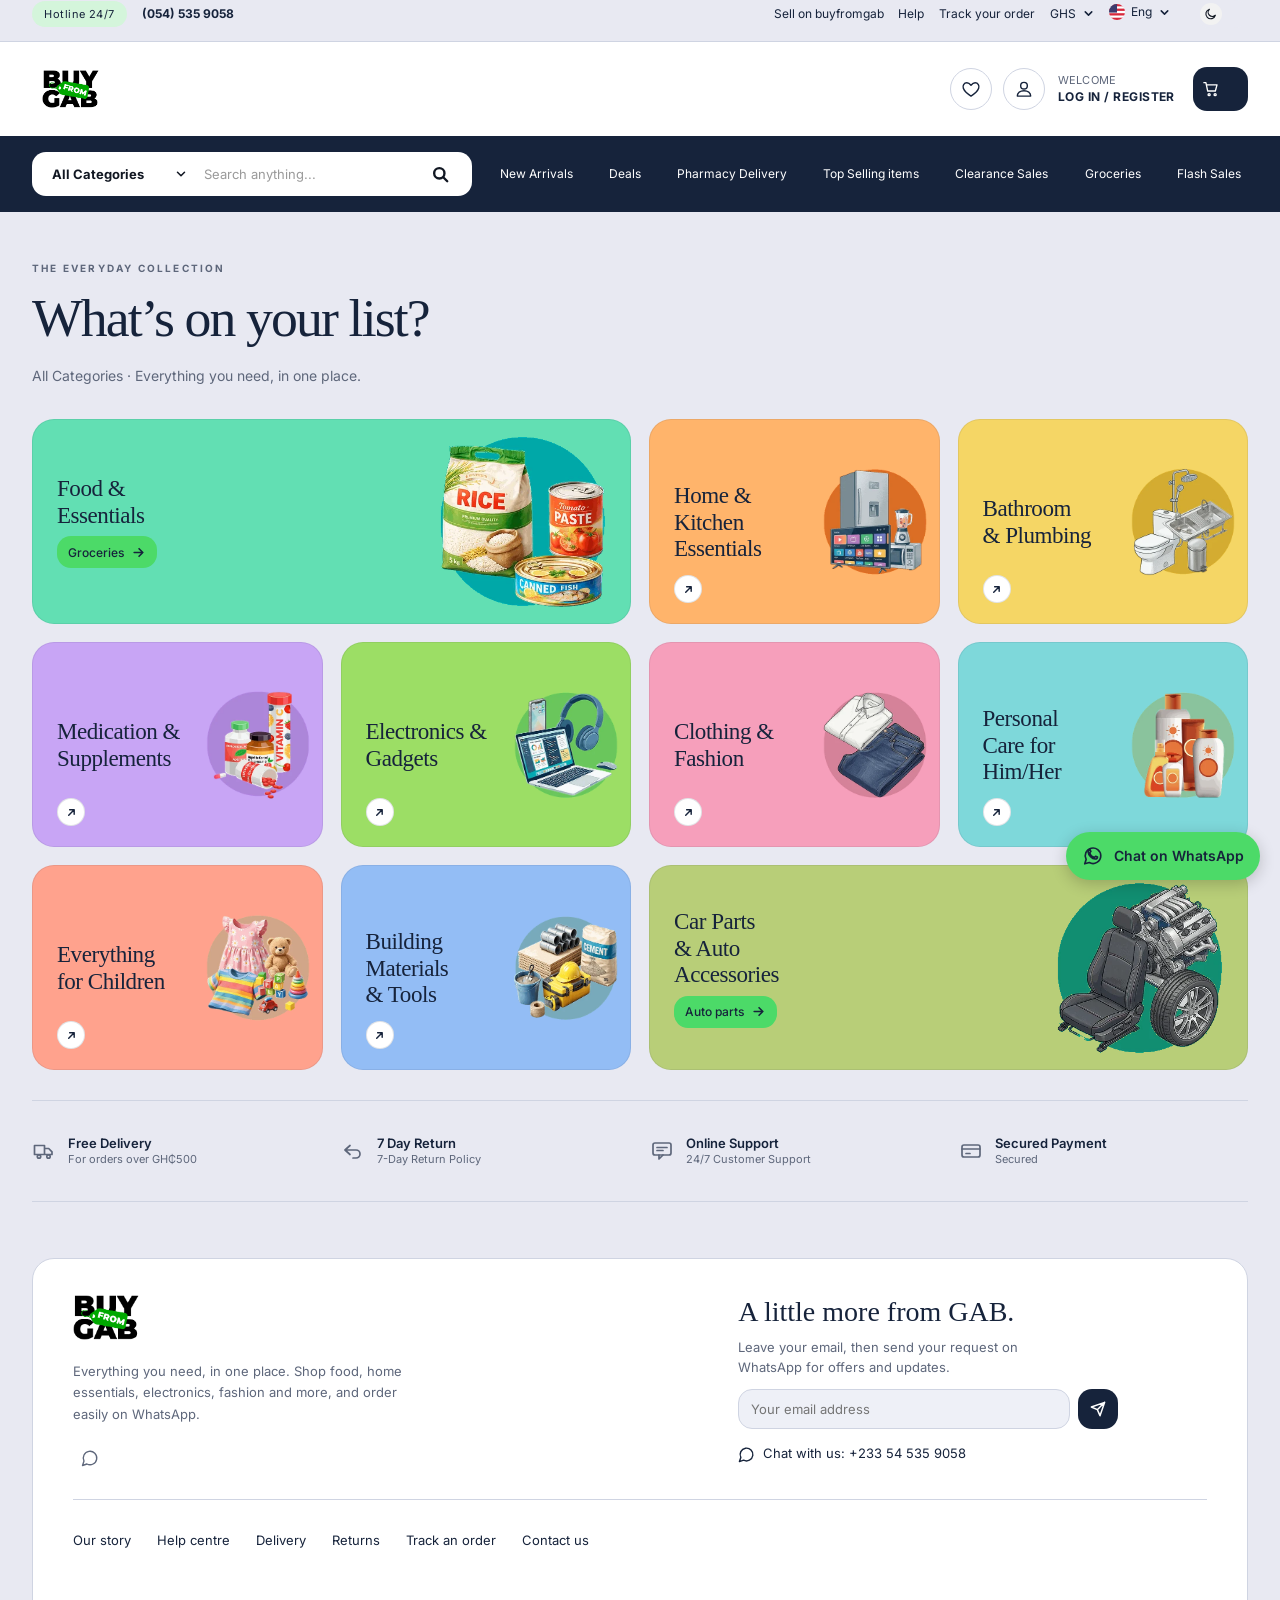
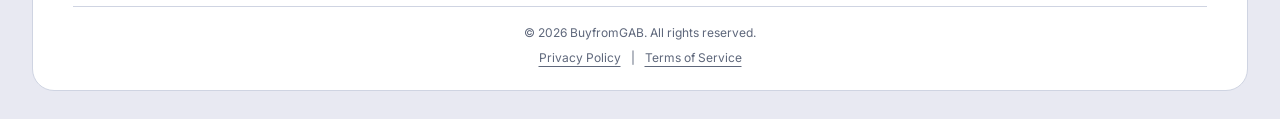
==== commit 2693fcfe: "Redesign storefront and add content editor with mobile admin login" ====
--- a/index.html
+++ b/index.html
@@ -6,11 +6,15 @@
 <meta name="viewport" content="width=device-width, initial-scale=1, viewport-fit=cover">
 <meta name="description" content="BuyfromGAB: everything you need in one place. Food, home and kitchen, bathroom and plumbing, medication, electronics, clothing, personal care and toys. Order on WhatsApp.">
 <title>BuyfromGAB – Shop by category</title>
+<script src="store-config.js" defer></script>
+<script src="catalog-defaults.js" defer></script>
+<script src="store-content.js" defer></script>
 <script src="app.js" defer></script>
 <link rel="preconnect" href="https://fonts.googleapis.com">
 <link rel="preconnect" href="https://fonts.gstatic.com" crossorigin>
 <link href="https://fonts.googleapis.com/css2?family=Inter:wght@400;500;600;700;800&display=swap" rel="stylesheet">
 <link rel="stylesheet" href="styles.css">
+<link rel="stylesheet" href="classic.css">
 </head>
 <body>
 <a class="skip-link" href="#top">Skip to main content</a>
@@ -186,7 +190,15 @@
       <span class="count" id="result-count" aria-live="polite"></span>
     </div>
     <div class="m-cat" id="m-cat" hidden>
-      <nav class="m-tabs" id="m-tabs" aria-label="Categories"></nav>
+      <div class="category-navigation">
+        <button class="category-arrow" id="categories-prev" type="button" aria-label="Scroll categories left" aria-controls="m-tabs" disabled>
+          <svg viewBox="0 0 24 24" fill="none" stroke="currentColor" stroke-width="2" stroke-linecap="round" stroke-linejoin="round" aria-hidden="true"><path d="m14 6-6 6 6 6"/></svg>
+        </button>
+        <nav class="m-tabs" id="m-tabs" aria-label="Categories" tabindex="0"></nav>
+        <button class="category-arrow" id="categories-next" type="button" aria-label="Scroll categories right" aria-controls="m-tabs" disabled>
+          <svg viewBox="0 0 24 24" fill="none" stroke="currentColor" stroke-width="2" stroke-linecap="round" stroke-linejoin="round" aria-hidden="true"><path d="m10 6 6 6-6 6"/></svg>
+        </button>
+      </div>
       <div class="m-body">
         <nav class="m-rail" id="m-rail" aria-label="Sub-categories"></nav>
         <div class="m-main">
@@ -253,8 +265,8 @@
         <div class="f-social" id="f-social" aria-label="Follow us"></div>
       </div>
       <div class="f-connect">
-        <h2>Stay Connected</h2>
-        <p>Subscribe to our newsletter for exclusive offers and updates.</p>
+        <h2>A little more from GAB.</h2>
+        <p>Leave your email, then send your request on WhatsApp for offers and updates.</p>
         <form class="f-form" id="f-form">
           <label class="sr-only" for="f-email">Your email address</label>
           <input id="f-email" type="email" required placeholder="Your email address" autocomplete="email">
@@ -264,6 +276,14 @@
         <a class="f-contact" href="https://wa.me/233545359058" target="_blank" rel="noopener"><svg width="17" height="17" viewBox="0 0 24 24" fill="none" stroke="currentColor" stroke-width="2" stroke-linecap="round" stroke-linejoin="round" aria-hidden="true"><path d="M7.9 20A9 9 0 1 0 4 16.1L2 22z"/></svg>Chat with us: +233 54 535 9058</a>
       </div>
     </div>
+    <nav class="footer-shortcuts" aria-label="Customer care">
+      <a href="#/about">Our story</a>
+      <a href="help/">Help centre</a>
+      <a href="shipping/">Delivery</a>
+      <a href="returns/">Returns</a>
+      <a href="track-order/">Track an order</a>
+      <a href="#/contact">Contact us</a>
+    </nav>
     <div class="f-bottom">
       <p>© <span id="year"></span> BuyfromGAB. All rights reserved.</p>
       <p class="f-legal"><a href="#/privacy">Privacy Policy</a><span aria-hidden="true">|</span><a href="#/terms">Terms of Service</a></p>
@@ -308,11 +328,7 @@
 <div class="toast" id="toast" role="status"></div>
 
 <div class="chat-launchers" aria-label="Chat options">
-  <button class="chat-launcher ai-chat-launcher" type="button" disabled title="AI chat coming soon">
-    <svg viewBox="0 0 24 24" aria-hidden="true"><path d="M12 3a8 8 0 0 0-8 8v2a3 3 0 0 0 3 3h1v-6H7a5 5 0 0 1 10 0h-1v6h1a3 3 0 0 0 3-3v-2a8 8 0 0 0-8-8Z"/><path d="M9 19h4a2 2 0 0 0 2-2"/></svg>
-    <span>AI Chat <small>Coming soon</small></span>
-  </button>
-  <a class="chat-launcher whatsapp-launcher" href="https://wa.me/233545359058" target="_blank" rel="noopener">
+  <a class="chat-launcher whatsapp-launcher" href="https://wa.me/233545359058" target="_blank" rel="noopener" aria-label="Chat with BuyfromGAB on WhatsApp">
     <svg viewBox="0 0 24 24" aria-hidden="true"><path d="M20.5 11.7a8.5 8.5 0 0 1-12.6 7.4L3 20.5l1.5-4.7a8.5 8.5 0 1 1 16-4.1Z"/><path d="M8.5 8.3c.4 2.5 2.7 4.8 5.2 5.2l1.2-1.2 2 .9c-.2 1.4-1.1 2.1-2.5 2.1-3.5-.2-7.5-4.2-7.7-7.7 0-1.4.7-2.3 2.1-2.5l.9 2-1.2 1.2Z"/></svg>
     <span>Chat on WhatsApp</span>
   </a>
--- a/styles.css
+++ b/styles.css
@@ -1,6 +1,12 @@
 /* Base: colours, reset, header, search band, landing page tiles, tab bar, account page */
 
 :root {
+  /* Motion controls: shared by CSS and the animation controller in app.js. */
+  --motion-duration: 520ms;
+  --motion-fast: 180ms;
+  --motion-stagger: 45ms;
+  --motion-distance: 20px;
+  --motion-ease: cubic-bezier(.16, 1, .3, 1);
   --bg: #F4F5F7;
   --page: #F4F5F7;
   --surface: #FFFFFF;
@@ -699,54 +705,40 @@
   .tile:hover, .tile:hover .pictogram { transform: none; }
 }
 
+/* Motion is progressive: content stays visible if JavaScript is unavailable. */
 @media (prefers-reduced-motion: no-preference) {
-  @keyframes site-enter {
-    from { opacity: 0; transform: translateY(12px); }
-    to { opacity: 1; transform: translateY(0); }
+  .tile, .card {
+    transition: transform var(--motion-fast) var(--motion-ease), box-shadow var(--motion-fast) ease;
   }
-  @keyframes item-enter {
-    from { opacity: 0; transform: translateY(8px) scale(.99); }
-    to { opacity: 1; transform: translateY(0) scale(1); }
+  .tile-art, .tile-go, .tile-cta, .thumb img, .pd-thumb img {
+    transition: transform var(--motion-duration) var(--motion-ease);
   }
-  body.site-enter .desk-header,
-  body.site-enter #top > section:not([hidden]),
-  body.site-enter .site-footer { animation: site-enter .42s cubic-bezier(.2,.8,.2,1) both; }
-  body.site-enter .category-grid > .tile,
-  body.site-enter #m-cat .m-tabs > .m-tab,
-  body.site-enter .products > .card,
-  body.site-enter .m-cards > .card,
-  body.site-enter #m-groups .m-item,
-  body.site-enter .m-rail-item { animation: item-enter .34s cubic-bezier(.2,.8,.2,1) both; }
-  body.site-enter .category-grid > :nth-child(2),
-  body.site-enter #m-cat .m-tabs > .m-tab:nth-child(2),
-  body.site-enter .products > :nth-child(2),
-  body.site-enter .m-cards > :nth-child(2),
-  body.site-enter #m-groups .m-item:nth-child(2),
-  body.site-enter .m-rail-item:nth-child(2) { animation-delay: 35ms; }
-  body.site-enter .category-grid > :nth-child(3),
-  body.site-enter #m-cat .m-tabs > .m-tab:nth-child(3),
-  body.site-enter .products > :nth-child(3),
-  body.site-enter .m-cards > :nth-child(3),
-  body.site-enter #m-groups .m-item:nth-child(3),
-  body.site-enter .m-rail-item:nth-child(3) { animation-delay: 70ms; }
-  body.site-enter .category-grid > :nth-child(4),
-  body.site-enter #m-cat .m-tabs > .m-tab:nth-child(4),
-  body.site-enter .products > :nth-child(4),
-  body.site-enter .m-cards > :nth-child(4),
-  body.site-enter #m-groups .m-item:nth-child(4),
-  body.site-enter .m-rail-item:nth-child(4) { animation-delay: 105ms; }
-  body.site-enter .category-grid > :nth-child(5),
-  body.site-enter #m-cat .m-tabs > .m-tab:nth-child(5),
-  body.site-enter .products > :nth-child(5),
-  body.site-enter .m-cards > :nth-child(5),
-  body.site-enter #m-groups .m-item:nth-child(5),
-  body.site-enter .m-rail-item:nth-child(5) { animation-delay: 140ms; }
-  @media (hover: hover) {
-    .card { transition: transform .18s ease, box-shadow .18s ease; }
-    .card:hover { transform: translateY(-3px); box-shadow: 0 8px 20px rgba(17, 23, 34, .1); }
-    .add-btn, .m-add, .m-filter-btn, .chip, .sub-btn, .round-btn, .circle-btn { transition: transform .16s ease, background-color .18s ease, color .18s ease; }
-    .add-btn:hover, .m-add:hover, .m-filter-btn:hover, .chip:hover, .sub-btn:hover, .round-btn:hover, .circle-btn:hover { transform: translateY(-1px); }
+  .thumb { overflow: hidden; }
+  :is(.add-btn, .m-add, .m-filter-btn, .chip, .sub-btn, .round-btn, .circle-btn, .cart-pill, .tab) {
+    transition: transform var(--motion-fast) var(--motion-ease), background-color var(--motion-fast) ease, color var(--motion-fast) ease;
   }
+  :is(.add-btn, .m-add, .m-filter-btn, .chip, .sub-btn, .round-btn, .circle-btn, .cart-pill, .tab):active:not(:disabled) {
+    transform: scale(.95);
+  }
+  .tile:focus-visible .tile-go, .tile:focus-visible .tile-cta { transform: translateX(4px); }
+  .suggest:not([hidden]), .brands-pop:not([hidden]), .u-pop:not([hidden]) {
+    transform-origin: top center;
+    animation: menu-arrive 180ms var(--motion-ease);
+  }
+  @keyframes menu-arrive {
+    from { opacity: 0; transform: translateY(-6px) scale(.98); }
+    to { opacity: 1; transform: none; }
+  }
+  @media (hover: hover) and (pointer: fine) {
+    .tile:hover, .card:hover { transform: translateY(-5px); box-shadow: 0 12px 28px rgba(17, 23, 34, .12); }
+    .tile:hover .tile-art { transform: translateY(-4px) rotate(-2deg) scale(1.04); }
+    .tile:hover .tile-go, .tile:hover .tile-cta { transform: translateX(4px); }
+    .card:hover .thumb img, .pd-thumb:hover img { transform: scale(1.045); }
+    :is(.add-btn, .m-add, .round-btn, .circle-btn):hover:not(:disabled) { transform: translateY(-2px); }
+  }
+}
+@media (max-width: 600px) {
+  :root { --motion-duration: 420ms; --motion-distance: 12px; --motion-stagger: 30ms; }
 }
 
 /* Store features: cart page, orders, info pages, search suggestions, product page extras */
--- a/classic.css
+++ b/classic.css
@@ -0,0 +1,248 @@
+/* BuyfromGAB — shared storefront and customer care design. */
+:root {
+  /* Brand palette supplied by the owner; derived tints support both themes. */
+  --brand-green: #4cda68;
+  --brand-navy: #16233b;
+  --brand-lavender: #e8e9f2;
+  --radius-card: 22px;
+  --radius-control: 14px;
+  --page: #e8e9f2; --bg: #eef0f7; --surface: #ffffff;
+  --ink: #16233b; --muted: #5e677b; --line: #cfd4e2;
+  --navy: #16233b; --pill: #e8e9f2; --pill-ink: #16233b;
+  --on-ink: #ffffff; --focus: #276a40; --lime: #4cda68;
+  --ubar: #e8e9f2; --circle: #e8e9f2; --hot: #d4f5db; --dmuted: #5e677b;
+  --green: #246637; --green-soft: #d4f5db; --sidecard: #e8e9f2; --divider: #cfd4e2;
+  --display: Georgia, 'Times New Roman', serif;
+  /* Distinct category colours retain navy text for readable contrast. */
+  --food: #62dfb3; --home: #ffb46b; --bath: #f5d665; --pharm: #c8a5f5;
+  --tech: #9cde65; --cloth: #f69fbb; --beauty: #7ed8da; --toys: #ffa28d;
+  --building: #93bdf5; --auto: #b8ce78;
+}
+@media (prefers-color-scheme: dark) {
+  :root:not([data-theme="light"]) {
+    --page: #101a2d; --bg: #16233b; --surface: #1d2d48; --ink: #e8e9f2;
+    --muted: #b6c1d6; --line: #354563; --on-ink: #101a2d; --pill: #293b58;
+    --pill-ink: #e8e9f2; --ubar: #16233b; --circle: #293b58; --hot: #293b58;
+    --dmuted: #b6c1d6; --sidecard: #1d2d48; --divider: #354563;
+    --green: #4cda68; --green-soft: #203e36; --focus: #4cda68;
+  }
+}
+:root[data-theme="dark"] {
+  --page: #101a2d; --bg: #16233b; --surface: #1d2d48; --ink: #e8e9f2;
+  --muted: #b6c1d6; --line: #354563; --on-ink: #101a2d; --pill: #293b58;
+  --pill-ink: #e8e9f2; --ubar: #16233b; --circle: #293b58; --hot: #293b58;
+  --dmuted: #b6c1d6; --sidecard: #1d2d48; --divider: #354563;
+  --green: #4cda68; --green-soft: #203e36; --focus: #4cda68;
+}
+body { line-height: 1.65; background: var(--page); }
+button, input, select, textarea { font: inherit; }
+button, a, input, select, textarea { -webkit-tap-highlight-color: transparent; }
+button:disabled { cursor: not-allowed; opacity: .65; }
+a { text-underline-offset: 4px; }
+::selection { background: #4cda68; color: #16233b; }
+.hero { padding-top: 40px; padding-bottom: 24px; }
+.hero::before { content: 'THE EVERYDAY COLLECTION'; display: block; margin-bottom: 12px; font-size: 10px; letter-spacing: .22em; font-weight: 700; color: var(--muted); }
+.hero[data-kicker]::before { content: attr(data-kicker); }
+.store-promotions { display: grid; grid-template-columns: repeat(auto-fit, minmax(min(100%, 300px), 1fr)); gap: 20px; margin-bottom: 28px; }
+.store-promotions:empty { display: none; }
+.store-promotion { display: flex; align-items: center; justify-content: space-between; gap: 20px; padding: clamp(20px, 3vw, 36px); min-height: 190px; border-radius: var(--radius-card); color: #16233b; text-decoration: none; overflow: hidden; }
+.store-promotion > div { flex: 1; min-width: 0; }
+.store-promotion h2 { font: 400 clamp(24px, 2.6vw, 36px)/1.15 var(--display); margin: 0 0 12px; overflow-wrap: anywhere; }
+.store-promotion p { font-size: 14px; line-height: 1.6; }
+.store-promotion span { display: inline-block; padding: 10px 16px; border-radius: var(--radius-control); background: #16233b; color: #ffffff; font-size: 12px; }
+.store-promotion img { width: 36%; max-height: 180px; object-fit: contain; }
+.draft-preview-label { padding: 14px 20px; text-align: center; background: #4cda68; color: #16233b; font-size: 13px; }
+.draft-preview-label a { color: inherit; margin-left: 12px; }
+@media (max-width: 1099px) {
+  #products:not(.mcat-on) .cat-banner:not([hidden]) { display: flex; align-items: center; justify-content: space-between; gap: 12px; min-height: 150px; padding: 20px; margin-bottom: 24px; border-radius: var(--radius-card); color: #16233b; }
+  #products:not(.mcat-on) .cat-banner .banner-img { width: 20%; max-height: 110px; object-fit: contain; }
+  #products:not(.mcat-on) .cat-banner .banner-text h1 { font-size: 25px; }
+}
+.hero-title { font: 400 clamp(34px, 4.2vw, 60px)/1.1 var(--display); letter-spacing: -.035em; }
+.hero-sub { margin: 16px 0 30px; color: var(--muted); font-size: 14px; line-height: 1.7; }
+.category-grid { gap: 16px; }
+.tile { border: 1px solid rgba(22,35,59,.08); border-radius: var(--radius-card); }
+.tile[data-cat] { --tile-bg: var(--category-tint); --tile-go: #ffffff; --tile-circle: rgba(22,35,59,.07); }
+.tile[data-cat="food"] { --category-tint: var(--food); }
+.tile[data-cat="home"] { --category-tint: var(--home); }
+.tile[data-cat="bath"] { --category-tint: var(--bath); }
+.tile[data-cat="pharm"] { --category-tint: var(--pharm); }
+.tile[data-cat="tech"] { --category-tint: var(--tech); }
+.tile[data-cat="cloth"] { --category-tint: var(--cloth); }
+.tile[data-cat="beauty"] { --category-tint: var(--beauty); }
+.tile[data-cat="toys"] { --category-tint: var(--toys); }
+.tile[data-cat="building"] { --category-tint: var(--building); }
+.tile[data-cat="auto"] { --category-tint: var(--auto); }
+.tile-title { color: #16233b; font-family: var(--display); font-weight: 400; line-height: 1.15; }
+.tile-go { background: #ffffff; border: 1px solid rgba(22,35,59,.12); }
+.tile-cta { background: #16233b; color: #ffffff; border-radius: var(--radius-control); }
+.benefits { display: grid; grid-template-columns: repeat(2, minmax(0, 1fr)); list-style: none; gap: 18px; padding: 24px 0; margin: 24px 0 0; border-block: 1px solid var(--line); }
+.benefits li { display: flex; gap: 12px; align-items: center; background: transparent; border-radius: 0; }
+.benefits svg { width: 24px; height: 24px; flex: none; color: var(--muted); }
+.benefits strong, .benefits small { display: block; }
+.benefits strong { font-size: 13px; font-weight: 600; }
+.benefits small { font-size: 11px; color: var(--muted); }
+.page-title, .pd h1, .shop-head h1, .banner-text h1 { font-family: var(--display); font-weight: 400; letter-spacing: -.025em; }
+.page-title { line-height: 1.2; margin-bottom: 20px; }
+.shop { padding-top: 32px; padding-bottom: 40px; }
+.card { border: 1px solid var(--line); border-radius: var(--radius-card); background: var(--surface); overflow: hidden; box-shadow: 0 2px 5px rgba(22,35,59,.025); }
+.card[data-cat] { --thumb-bg: var(--bg); }
+.card-name { line-height: 1.45; }
+.card-cat { font-size: 10px; letter-spacing: .08em; text-transform: uppercase; }
+.thumb img, .pd-thumb img { object-fit: contain; padding: 14px; }
+.card .fav-btn { background: var(--surface); border: 1px solid var(--line); }
+.add-btn, .checkout { border-radius: var(--radius-control); min-height: 44px; }
+.add-btn.big, .btn-outline { border-radius: var(--radius-control); }
+.add-btn:not(.wa), .checkout, .tile-cta {
+  background: var(--brand-green); color: var(--brand-navy);
+}
+.add-btn:not(.wa):hover:not(:disabled), .checkout:hover { background: #65e37d; }
+.tile-go { color: var(--brand-navy); }
+.whatsapp-launcher { background: var(--brand-green); color: var(--brand-navy); }
+.whatsapp-launcher:hover { background: #65e37d; }
+.tab.active .tab-ico { background: var(--green-soft); }
+.add-btn.wa { background: var(--green-soft); color: var(--green); border: 1px solid var(--line); }
+.pd { gap: clamp(24px, 5vw, 64px); }
+.pd-thumb { border: 1px solid var(--line); border-radius: var(--radius-card); }
+.pd-price { font-variant-numeric: tabular-nums; }
+.pd-desc, .pd-perks { line-height: 1.8; }
+.pd-perks { padding-top: 22px; border-top: 1px solid var(--line); }
+.crumbs { flex-wrap: wrap; line-height: 1.6; }
+.reviews { border-top: 1px solid var(--line); padding-top: 28px; }
+.related-title, .reviews h2, .sec-title { font-family: var(--display); font-weight: 400; font-size: 25px; }
+.field { gap: 8px; color: var(--ink); font-weight: 500; }
+.field input, .field select, .field textarea, .inline-form input { min-height: 46px; border: 1px solid var(--line); border-radius: var(--radius-control); background: var(--surface); color: var(--ink); }
+.field input:focus, .field select:focus, .field textarea:focus { outline: 2px solid var(--focus); outline-offset: 2px; }
+.field input::placeholder, .field textarea::placeholder { color: var(--muted); }
+.co-card, .co-summary, .acct-card, .acct-row, .order-card, .info-card, .faq details { border-radius: var(--radius-card); }
+.co-card, .co-summary, .acct-card { padding: clamp(18px, 3vw, 28px); }
+.acct-row, .info-card { min-height: 76px; }
+.acct-row:hover, .info-card.link:hover { background: var(--bg); border-color: var(--muted); }
+.co-card legend { font-family: var(--display); font-weight: 400; font-size: 21px; }
+.faq summary { min-height: 60px; align-items: center; }
+.empty-state { padding: 40px 0; }
+.drawer { background: var(--surface); border-left: 1px solid var(--line); }
+.drawer h2 { font-family: var(--display); font-size: 28px; font-weight: 400; }
+.toast { border-radius: var(--radius-control); }
+.tabbar { border-top: 1px solid var(--line); background: var(--surface); }
+.tab { color: var(--muted); }
+.tab.active { color: var(--ink); }
+.search-band { padding-top: 18px; padding-bottom: 16px; }
+.search-box { border-radius: var(--radius-control); }
+.top-row { padding-block: 16px; }
+.track-pill { border: 1px solid var(--line); background: transparent; }
+.category-navigation { display: grid; grid-template-columns: 44px minmax(0, 1fr) 44px; align-items: center; gap: 8px; padding: 8px; background: var(--surface); border-bottom: 1px solid var(--line); }
+.category-arrow { display: grid; place-items: center; width: 44px; height: 44px; padding: 0; border: 1px solid var(--line); border-radius: var(--radius-control); background: var(--bg); color: var(--ink); }
+.category-arrow svg { width: 20px; height: 20px; }
+.category-arrow:hover:not(:disabled) { background: var(--brand-green); color: var(--brand-navy); border-color: var(--brand-green); }
+.category-arrow:disabled { opacity: .35; }
+#m-cat .m-tabs { min-width: 0; background: var(--surface); border-bottom: 0; gap: 8px; padding: 4px; scroll-padding-inline: 4px; }
+#m-cat .m-tabs .m-tab { background: var(--bg); color: var(--ink); border: 1px solid var(--line); border-radius: var(--radius-control); font-size: 13px; min-height: 44px; }
+#m-cat .m-tabs .m-tab[aria-current="page"] { background: var(--ink); border-color: var(--ink); color: var(--on-ink); }
+.m-rail-item.active::before { background: var(--focus); width: 3px; }
+.m-banner { border-radius: var(--radius-control); }
+.m-group { border-radius: var(--radius-card); }
+.m-item + .m-item { border-top: 1px solid var(--line); }
+.m-add { min-width: 44px; min-height: 44px; }
+.m-thumb { border-radius: var(--radius-control); }
+.mg-head h2 { font-family: var(--display); font-weight: 400; font-size: 21px; }
+.site-footer { max-width: 1320px; margin-inline: auto; }
+.footer-card { border: 1px solid var(--line); border-radius: var(--radius-card); background: var(--surface); }
+.f-brand h2, .f-brand h3, .f-title { font-family: var(--display); font-weight: 400; }
+.f-links a { display: inline-block; padding-block: 4px; }
+.f-form input, .f-form button { border-radius: var(--radius-control); }
+.f-connect h2 { font: 400 28px/1.2 var(--display); }
+.footer-shortcuts { display: flex; flex-wrap: wrap; gap: 12px 26px; padding-block: 24px; margin-top: 24px; border-top: 1px solid var(--line); font-size: 13px; }
+.footer-shortcuts a { padding-block: 6px; text-decoration: none; }
+.footer-shortcuts a:hover { text-decoration: underline; }
+
+/* Standalone help, shipping, returns and order tracking pages. */
+.site-header { max-width: 1320px; margin: auto; padding: 24px; display: flex; align-items: center; justify-content: space-between; gap: 20px; border-bottom: 1px solid var(--line); }
+.site-header .brand, .footer-logo { font: 400 28px/1.2 var(--display); color: var(--ink); text-decoration: none; }
+.support-page { max-width: 1000px; margin: auto; padding-block: 24px; }
+.support-kicker { font-size: 11px; letter-spacing: .18em; text-transform: uppercase; color: var(--muted); }
+.support-intro { max-width: 65ch; margin-bottom: 36px; color: var(--muted); font-size: 17px; }
+.support-section-title { margin-top: 32px; font: 400 26px/1.3 var(--display); }
+.support-grid { display: grid; grid-template-columns: repeat(2, minmax(0, 1fr)); gap: 16px; }
+.support-card, .support-copy { padding: 24px; border: 1px solid var(--line); border-radius: var(--radius-card); background: var(--surface); }
+.support-card h2 { font-size: 16px; margin: 0 0 12px; }
+.support-card p, .support-copy p { color: var(--muted); }
+.support-card a, .support-copy a { color: var(--ink); }
+.support-copy { max-width: 760px; }
+.track-form { display: flex; gap: 12px; flex-wrap: wrap; align-items: end; margin-block: 24px; }
+.track-form .field { flex: 1 1 240px; }
+.track-form input { padding: 10px 14px; width: 100%; }
+.footer-shell { margin: 24px 0; padding: 32px; border-block: 1px solid var(--line); }
+.footer-grid { display: grid; grid-template-columns: 2fr repeat(3, 1fr); gap: 28px; }
+.footer-brand p { max-width: 36ch; color: var(--muted); font-size: 14px; }
+.footer-column h3 { font-size: 12px; text-transform: uppercase; letter-spacing: .08em; }
+.footer-column ul { list-style: none; padding: 0; font-size: 13px; line-height: 2.2; }
+.footer-column a { text-decoration: none; }
+.footer-column a:hover { text-decoration: underline; }
+.footer-badges { display: flex; gap: 10px; flex-wrap: wrap; font-size: 11px; color: var(--muted); }
+.footer-bottom { display: flex; flex-wrap: wrap; justify-content: space-between; gap: 16px; border-top: 1px solid var(--line); padding-top: 20px; margin-top: 24px; color: var(--muted); font-size: 12px; }
+.footer-legal { display: flex; gap: 16px; }
+
+@media (min-width: 1100px) {
+  body { padding-inline: max(32px, calc((100vw - 1320px) / 2)); }
+  .desk-header { width: calc(100% + 2 * max(32px, calc((100vw - 1320px) / 2))); margin-inline: calc(-1 * max(32px, calc((100vw - 1320px) / 2))); }
+  .d-wrap { width: min(1320px, calc(100% - 64px)); max-width: 1320px; }
+  .utility { height: 42px; border-bottom: 1px solid var(--line); }
+  .hotline-pill { border-radius: var(--radius-control); font-size: 11px; letter-spacing: .04em; }
+  .dh-main { background: var(--surface); }
+  .dh-main .d-wrap { height: 94px; }
+  .circle-btn { width: 42px; height: 42px; background: transparent; border: 1px solid var(--line); }
+  .welcome strong { font-size: 12px; letter-spacing: .04em; }
+  .cart-pill { border-radius: var(--radius-control); height: 44px; }
+  .cart-pill .cart-badge-d { background: #4cda68; color: #16233b; }
+  .dh-band { height: auto; border-radius: 0; padding: 16px 0; }
+  .dh-band .d-wrap { flex-wrap: wrap; gap: 14px 28px; }
+  .d-search { width: min(440px, 100%); min-width: 0; height: 44px; border-radius: var(--radius-control); }
+  .d-nav { flex: 1 1 600px; gap: 16px; flex-wrap: wrap; font-size: 12px; }
+  .hero { padding: 48px 0 20px; }
+  .hero-title, .hero-sub { position: static; width: auto; height: auto; overflow: visible; clip: auto; white-space: normal; }
+  .hero-sub { margin: 16px 0 32px; }
+  .category-grid { gap: 18px; }
+  .tile { min-height: 205px; padding: 24px; border-radius: var(--radius-card); }
+  .tile-title, .tile-wide .tile-title { max-width: 64%; font-size: clamp(21px, 1.8vw, 27px); line-height: 1.15; }
+  .category-grid .tile-art[style] { width: 36%; right: 12px; }
+  .category-grid .tile-wide .tile-art[style] { width: 28%; right: 24px; }
+  .tile-go { left: 24px; bottom: 20px; }
+  .benefits { grid-template-columns: repeat(4, minmax(0, 1fr)); gap: 20px; margin-top: 30px; padding-block: 26px; }
+  .benefits li { background: transparent; justify-content: start; padding: 0; border-radius: 0; }
+  body[data-view="list"] { background: var(--page); }
+  #products.mcat-on { max-width: 1320px; margin-inline: auto; }
+  .cat-banner { height: 190px; margin: 28px 0; border-radius: var(--radius-card); }
+  #m-cat .m-tabs { padding-inline: 0; }
+  #m-cat .m-tabs .m-tab { height: 46px; min-height: 46px; padding: 0 20px; border-radius: var(--radius-control); }
+  .m-body { grid-template-columns: 100px minmax(0, 1fr); background: var(--page); }
+  .m-rail { border: 1px solid var(--line); border-radius: var(--radius-control); }
+  .m-main { padding: 20px 0 20px 24px; }
+  .site-footer { padding-inline: 0; }
+  .site-header { padding-inline: 0; }
+}
+@media (min-width: 1100px) and (hover: hover) and (pointer: fine) and (prefers-reduced-motion: no-preference) {
+  .category-grid .tile:hover .tile-art[style] { transform: translateY(calc(-50% - 4px)) rotate(-2deg) scale(1.04); }
+}
+@media (max-width: 600px) {
+  .hero { padding-top: 30px; }
+  .hero-sub { font-size: 13px; }
+  .category-grid { gap: 12px; }
+  .tile:not(.tile-wide) { min-height: 184px; }
+  .tile-title { font-size: 18px; }
+  .tile-wide .tile-title { font-size: 28px; }
+  .benefits { gap: 20px 12px; }
+  .benefits li { gap: 8px; }
+  .benefits strong { font-size: 12px; }
+  .benefits small { font-size: 10px; }
+  .support-grid, .footer-grid { grid-template-columns: minmax(0, 1fr); }
+  .footer-grid { gap: 12px; }
+  .footer-shell { padding: 24px 0; }
+  .site-header .brand { font-size: 23px; }
+  .site-header .back-link { font-size: 12px; }
+  .co-summary { position: static; }
+  .chat-launchers { right: 16px; }
+  .whatsapp-launcher { width: 48px; height: 48px; padding: 0; justify-content: center; }
+  .whatsapp-launcher span { display: none; }
+  .field input, .field select, .field textarea, .search-box input, .d-search input { font-size: 16px; }
+}
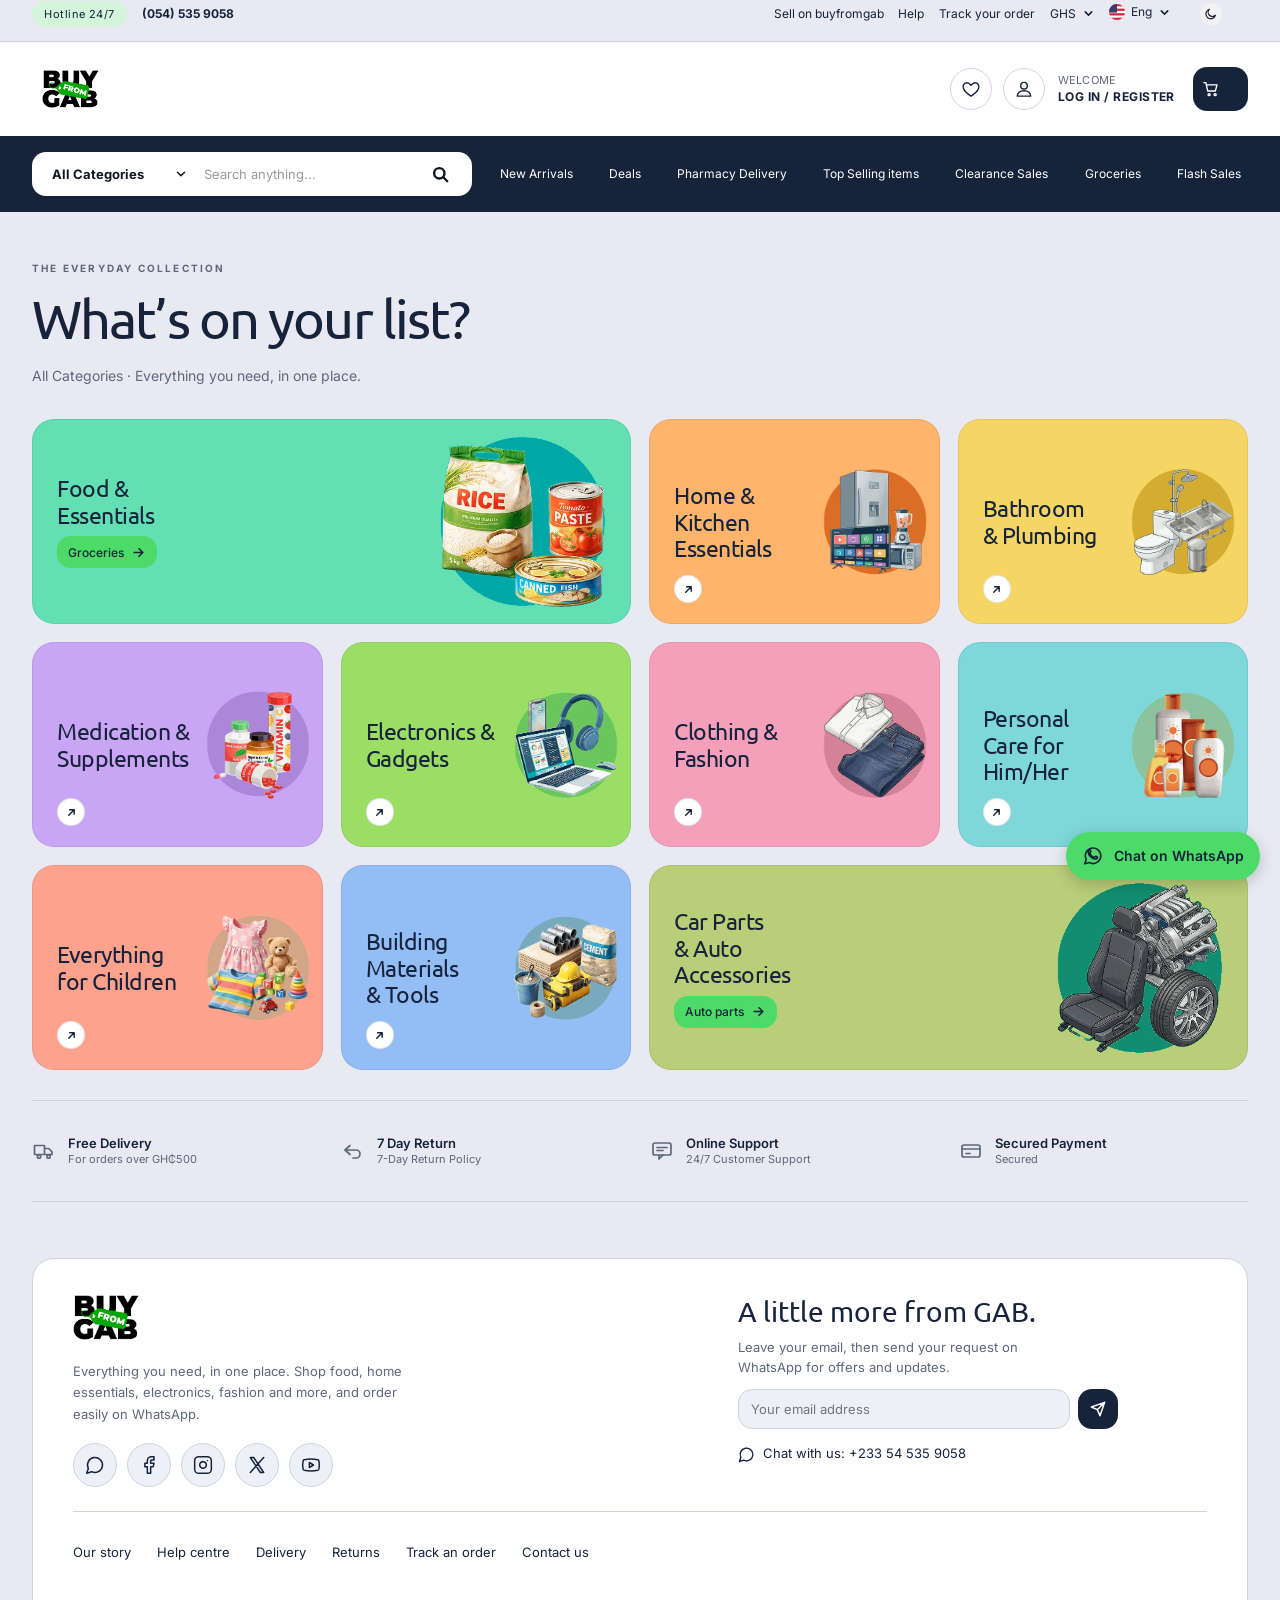
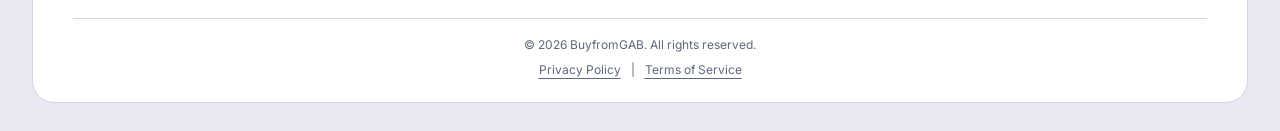
==== commit 20b3fe68: "Use self-hosted Ubuntu fonts for website and admin titles" ====
--- a/index.html
+++ b/index.html
@@ -1,6 +1,7 @@
 <!DOCTYPE html>
-<html lang="en">
+<html lang="en" data-theme="light">
 <head>
+<script src="theme-init.js"></script>
 <meta charset="utf-8">
 <link rel="icon" href="[data-uri]" type="image/svg+xml">
 <meta name="viewport" content="width=device-width, initial-scale=1, viewport-fit=cover">
@@ -15,6 +16,7 @@
 <link href="https://fonts.googleapis.com/css2?family=Inter:wght@400;500;600;700;800&display=swap" rel="stylesheet">
 <link rel="stylesheet" href="styles.css">
 <link rel="stylesheet" href="classic.css">
+<link rel="stylesheet" href="typography.css">
 </head>
 <body>
 <a class="skip-link" href="#top">Skip to main content</a>
--- a/classic.css
+++ b/classic.css
@@ -151,6 +151,10 @@
 .f-brand h2, .f-brand h3, .f-title { font-family: var(--display); font-weight: 400; }
 .f-links a { display: inline-block; padding-block: 4px; }
 .f-form input, .f-form button { border-radius: var(--radius-control); }
+.f-social { display: flex; flex-wrap: wrap; gap: 10px; margin-top: 18px; }
+.f-social a, .f-social .social-icon { display: grid; place-items: center; width: 44px; height: 44px; flex: none; border: 1px solid var(--line); border-radius: 50%; background: var(--bg); color: var(--ink); }
+.f-social svg { width: 20px; height: 20px; }
+.f-social a:hover { background: var(--brand-green); border-color: var(--brand-green); color: var(--brand-navy); }
 .f-connect h2 { font: 400 28px/1.2 var(--display); }
 .footer-shortcuts { display: flex; flex-wrap: wrap; gap: 12px 26px; padding-block: 24px; margin-top: 24px; border-top: 1px solid var(--line); font-size: 13px; }
 .footer-shortcuts a { padding-block: 6px; text-decoration: none; }
@@ -246,3 +250,20 @@
   .whatsapp-launcher span { display: none; }
   .field input, .field select, .field textarea, .search-box input, .d-search input { font-size: 16px; }
 }
+
+/* Complete uploaded designs: show the whole artwork without text overlays. */
+.full-design { position: absolute; inset: 0; display: block; width: 100%; height: 100%; }
+.full-design img { display: block; width: 100%; height: 100%; max-height: none; object-fit: contain; padding: 0; }
+.category-grid > .tile.full-image { position: relative; display: block; min-height: 0; height: auto; padding: 0; aspect-ratio: 3 / 2; background: var(--surface); }
+.category-grid > .tile.full-image.tile-wide { aspect-ratio: 3 / 1; }
+#products .cat-banner.full-image, #products:not(.mcat-on) .cat-banner.full-image:not([hidden]) { height: auto; min-height: 0; padding: 0; aspect-ratio: 4 / 1; }
+#products .m-banner.full-image { height: auto; min-height: 0; padding: 0; aspect-ratio: 2 / 1; }
+.cat-banner.full-image > .banner-img, .m-banner.full-image > img { display: none; }
+.full-image > .banner-text, .full-image > .mb-text { position: absolute; width: 1px; height: 1px; padding: 0; overflow: hidden; clip-path: inset(50%); white-space: nowrap; }
+.store-promotion.full-image { position: relative; padding: 0; min-height: 0; height: auto; aspect-ratio: 2 / 1; }
+.store-promotion.full-image .full-design img { width: 100%; max-height: none; }
+@media (max-width: 1099px) {
+  .category-grid > .tile.full-image { aspect-ratio: 1 / 1; }
+  .category-grid > .tile.full-image.tile-wide { aspect-ratio: 2 / 1; }
+  #products:not(.mcat-on) .cat-banner.full-image:not([hidden]) { aspect-ratio: 2 / 1; }
+}
--- a/typography.css
+++ b/typography.css
@@ -0,0 +1,36 @@
+/* Ubuntu headings, self-hosted so no external font request is needed for titles. */
+@font-face {
+  font-family: "Ubuntu";
+  src: url("assets/fonts/Ubuntu-Regular.ttf") format("truetype");
+  font-style: normal;
+  font-weight: 400;
+  font-display: swap;
+}
+@font-face {
+  font-family: "Ubuntu";
+  src: url("assets/fonts/Ubuntu-Medium.ttf") format("truetype");
+  font-style: normal;
+  font-weight: 500;
+  font-display: swap;
+}
+@font-face {
+  font-family: "Ubuntu";
+  src: url("assets/fonts/Ubuntu-Bold.ttf") format("truetype");
+  font-style: normal;
+  font-weight: 700;
+  font-display: swap;
+}
+:root {
+  --title-font: "Ubuntu", system-ui, sans-serif;
+  --display: var(--title-font);
+}
+h1, h2, h3, h4, h5, h6,
+.hero-title, .page-title, .tile-title, .banner-text h1, .mb-text strong,
+.related-title, .sec-title, .mg-head h2, .co-card legend, .drawer h2,
+.site-header .brand, .footer-logo, .f-connect h2, .f-brand h2, .f-brand h3, .f-title,
+.page-heading h1, .login-message h1, .login-form h2, .login-panel h2, .dialog-heading h2,
+.overview-welcome h2, .panel-heading h2, .panel-title, .settings-form h2, .demo-card h3,
+.notifications-panel h2, .editor-gate h1, .editor-heading h1, .editor-panel h2,
+.editor-section-head h2, .banner-preview strong, .crop-heading h2 {
+  font-family: var(--title-font);
+}
